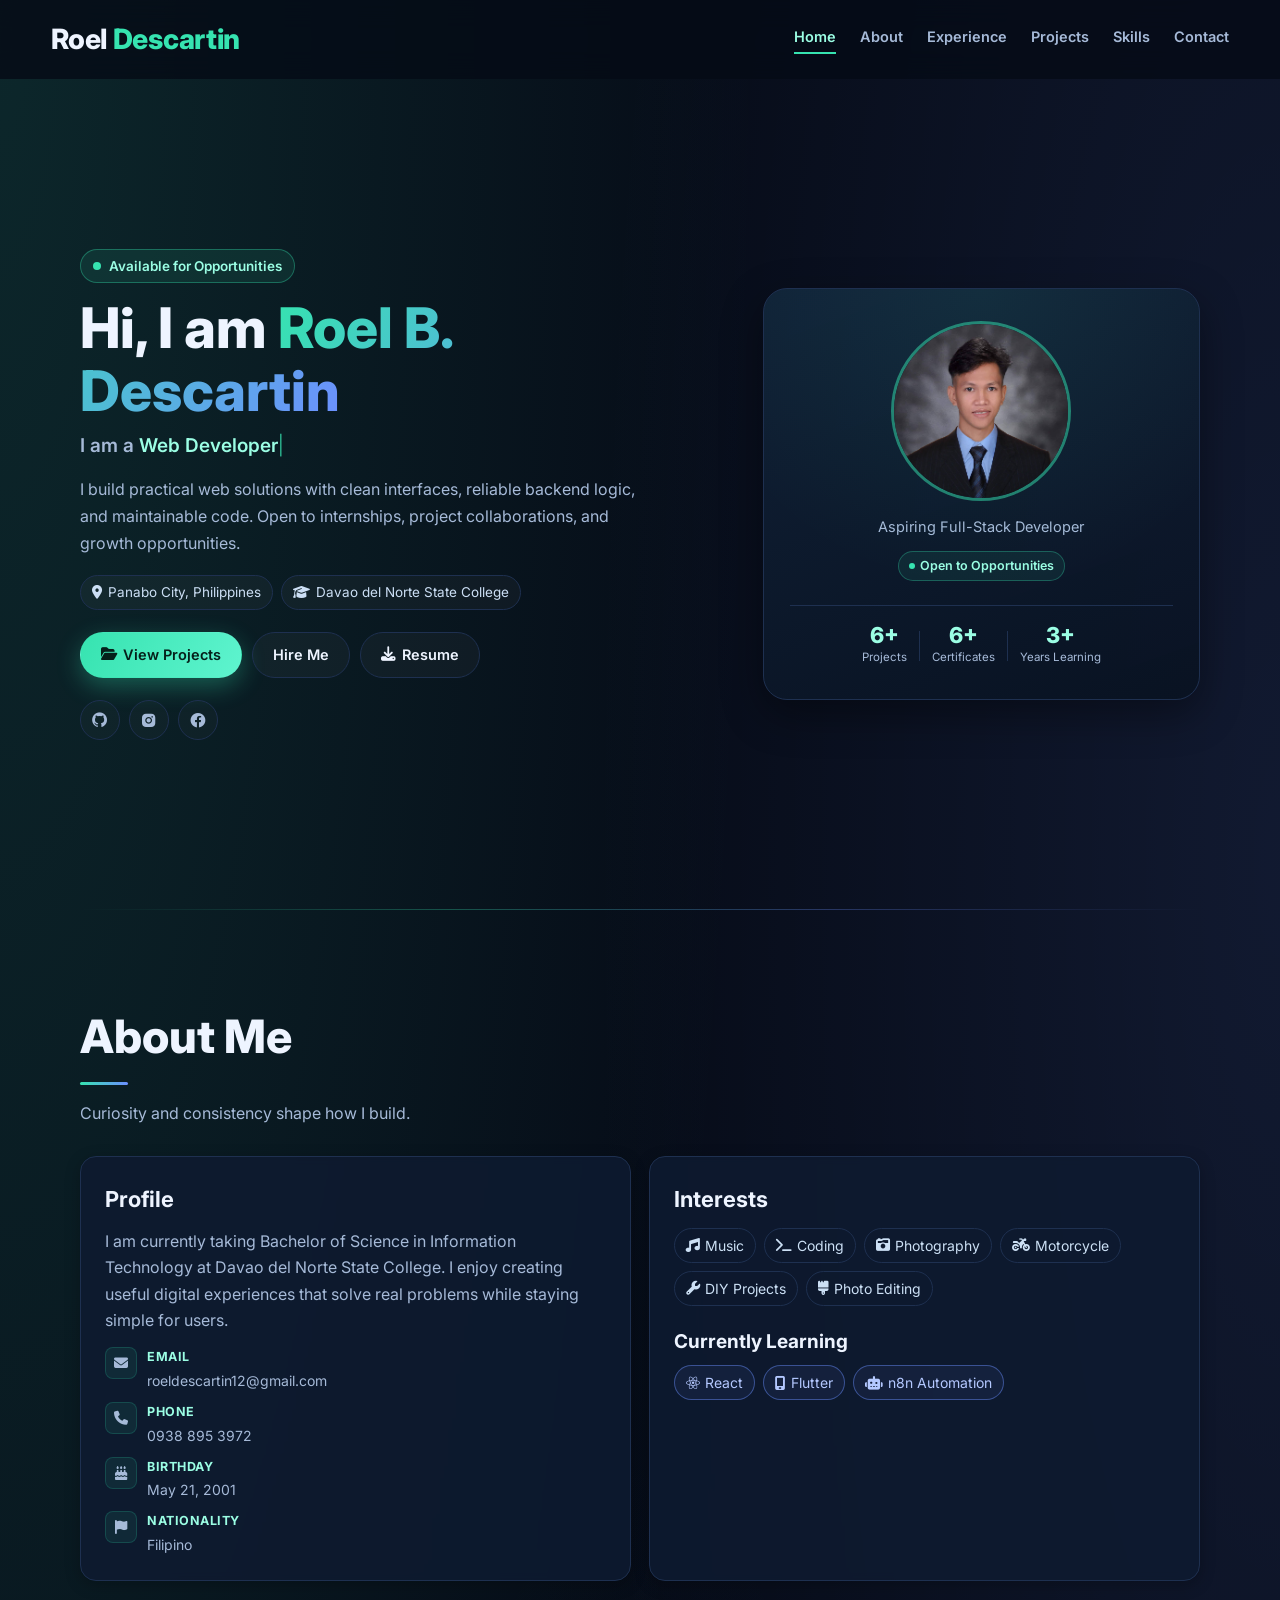
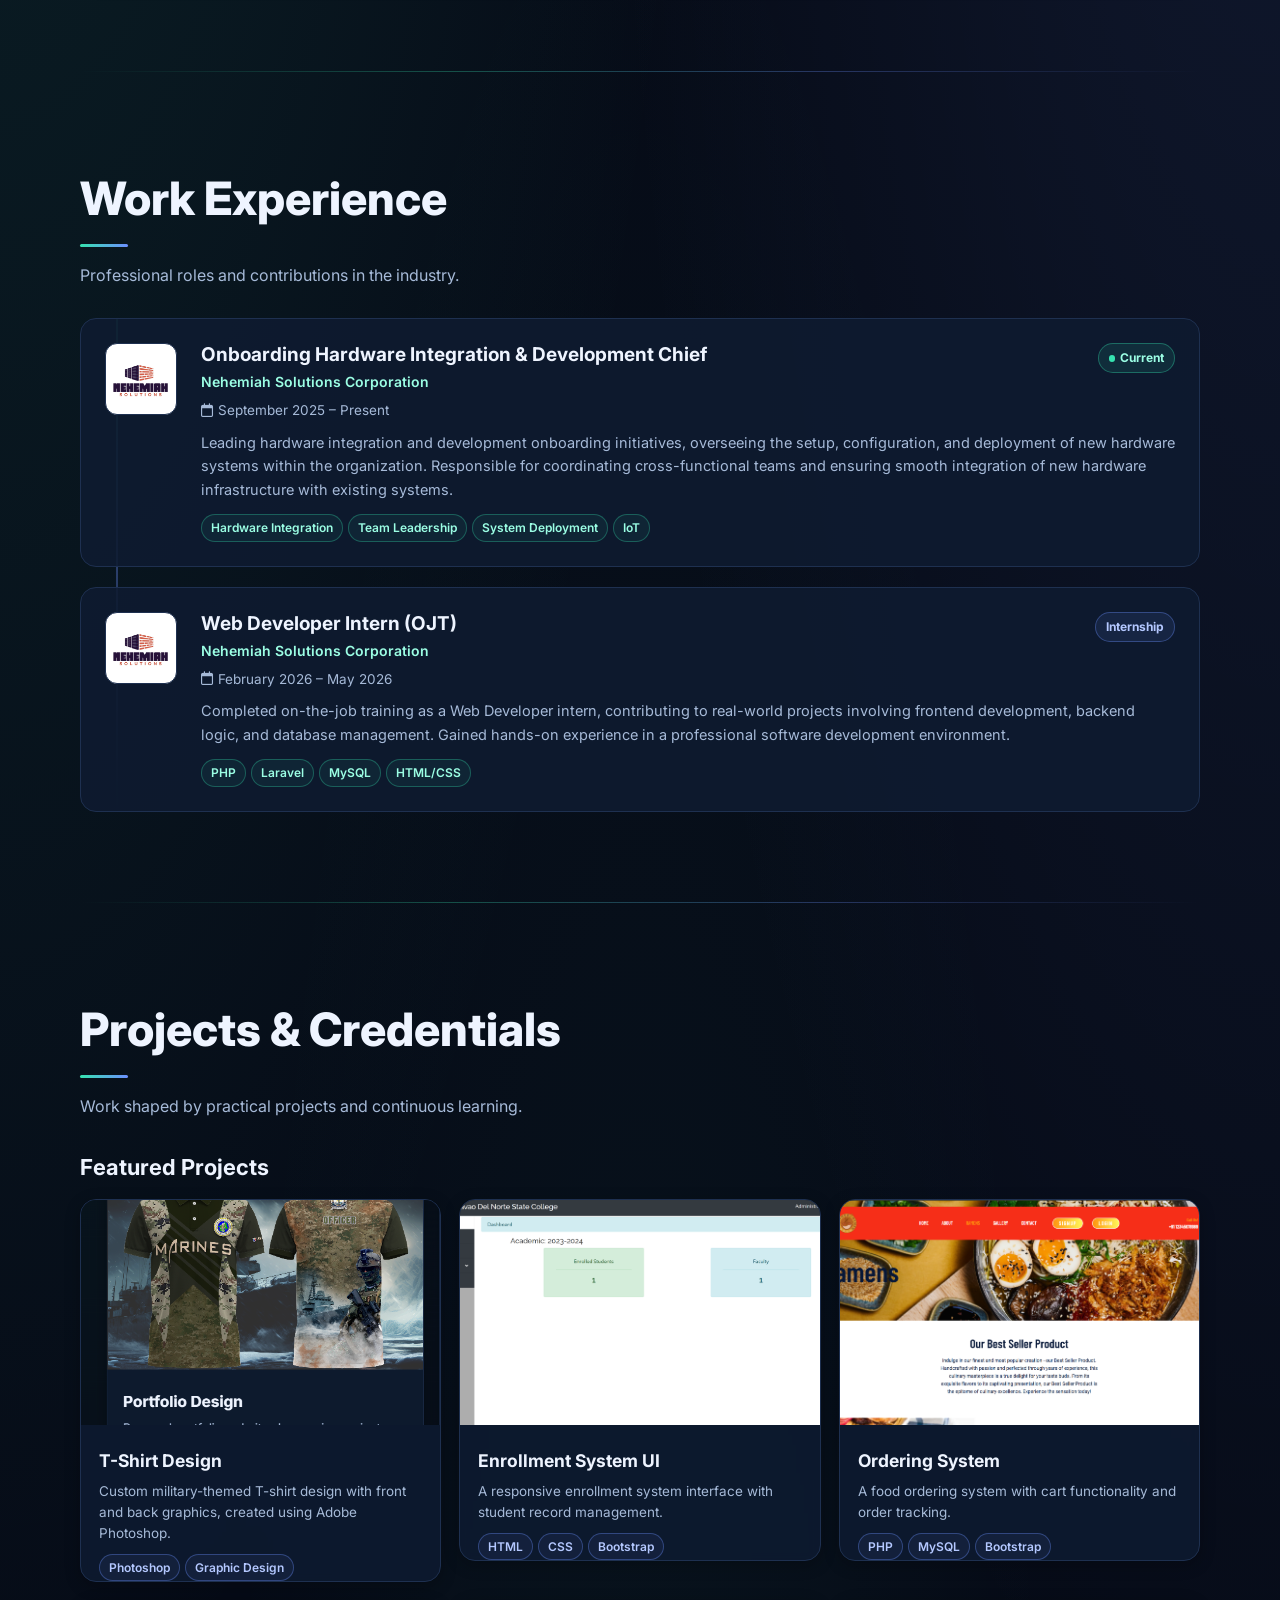
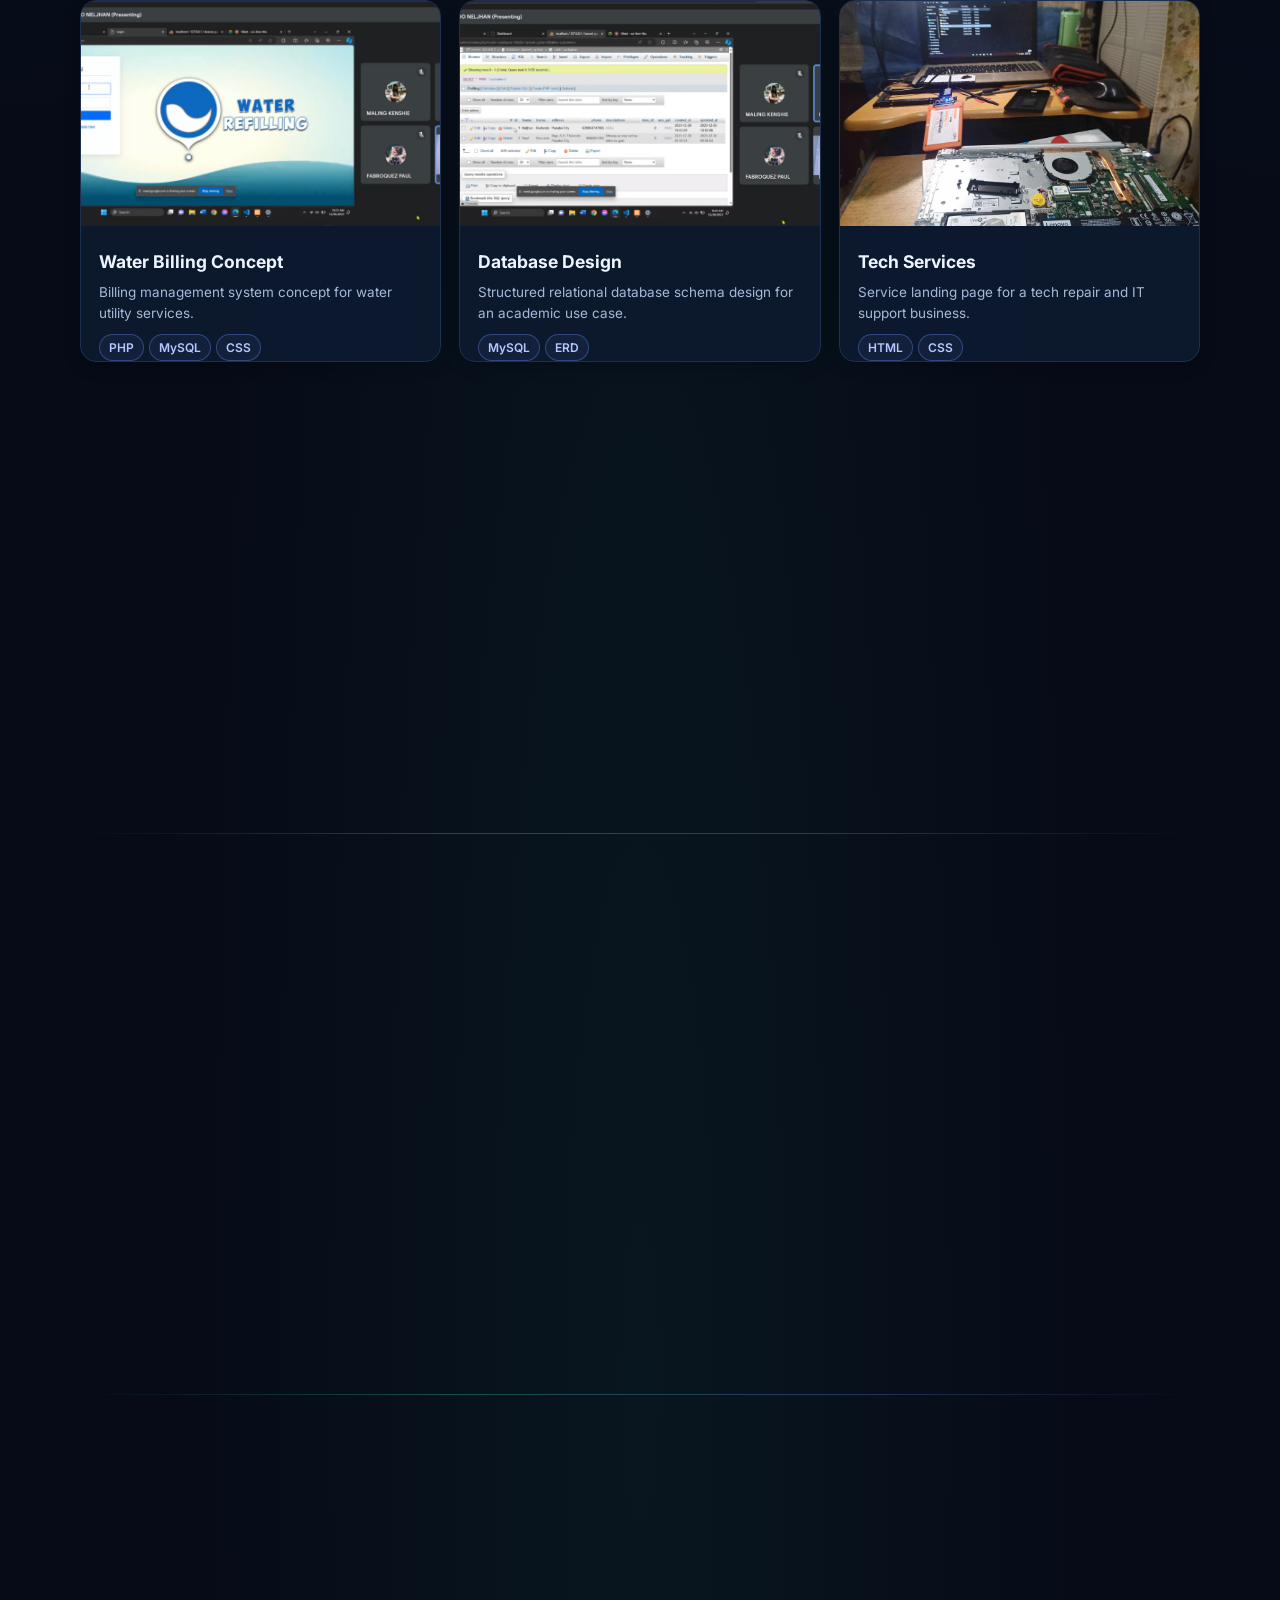
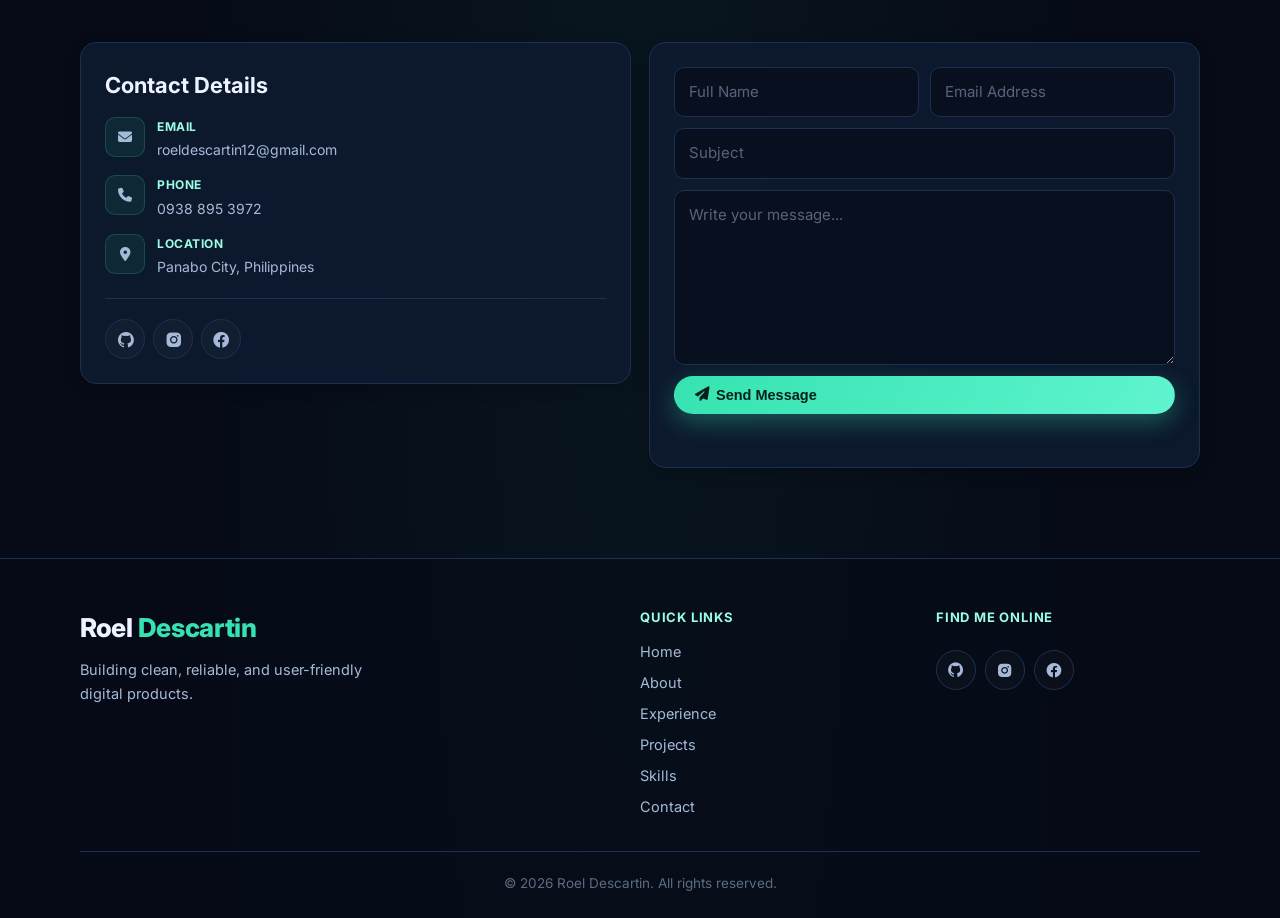
==== index.html @ 6ebaedbe "Add Work Experience section with Nehemiah roles, update T-Shirt Design project card Co-authored-by: " ====
<!DOCTYPE html>
<html lang="en">
<head>
    <meta charset="UTF-8">
    <meta name="viewport" content="width=device-width, initial-scale=1.0">
    <title>Roel Descartin | Web Portfolio</title>
    <meta name="description" content="Portfolio of Roel Descartin – BSIT student and aspiring full-stack developer based in Panabo City, Philippines.">
    <link rel="preconnect" href="https://fonts.googleapis.com">
    <link rel="preconnect" href="https://fonts.gstatic.com" crossorigin>
    <link href="https://fonts.googleapis.com/css2?family=Inter:wght@400;500;600;700;800&display=swap" rel="stylesheet">
    <link href="https://unpkg.com/boxicons@2.1.4/css/boxicons.min.css" rel="stylesheet">
    <link rel="stylesheet" href="https://cdnjs.cloudflare.com/ajax/libs/font-awesome/6.5.2/css/all.min.css" integrity="sha512-SnH5WK+bZxgPHs44uWIX+LLJAJ9/2PkPKZ5QiAj6Ta86w+fsb2TkcmfRyVX3pBnMFcV7oQPJkl9QevSCWr3W6A==" crossorigin="anonymous" referrerpolicy="no-referrer">
    <link rel="stylesheet" href="ui-v2.css">
</head>
<body>
    <div class="page-progress" id="page-progress"></div>

    <header class="site-header" id="site-header">
        <a href="#home" class="brand">Roel <span>Descartin</span></a>
        <button class="menu-btn" id="menu-btn" aria-expanded="false" aria-controls="site-nav" aria-label="Open menu">
            <i class="fa-solid fa-bars"></i>
        </button>
        <nav class="site-nav" id="site-nav">
            <a href="#home" class="active">Home</a>
            <a href="#about">About</a>
            <a href="#experience">Experience</a>
            <a href="#projects">Projects</a>
            <a href="#skills">Skills</a>
            <a href="#contact">Contact</a>
        </nav>
    </header>

    <main>
        <section class="section hero" id="home">
            <div class="hero-copy reveal">
                <p class="badge"><span class="status-dot"></span> Available for Opportunities</p>
                <h1>Hi, I am <span>Roel B. Descartin</span></h1>
                <p class="typed-wrapper">I am a <span id="typed-text" class="typed-accent"></span><span class="cursor-blink">|</span></p>
                <p class="lead">
                    I build practical web solutions with clean interfaces, reliable backend logic, and
                    maintainable code. Open to internships, project collaborations, and growth opportunities.
                </p>
                <div class="meta">
                    <span><i class="fa-solid fa-location-dot"></i> Panabo City, Philippines</span>
                    <span><i class="fa-solid fa-graduation-cap"></i> Davao del Norte State College</span>
                </div>
                <div class="actions">
                    <a class="btn btn-primary" href="#projects"><i class="fa-solid fa-folder-open"></i> View Projects</a>
                    <a class="btn btn-ghost" href="#contact">Hire Me</a>
                    <a class="btn btn-ghost" href="Roel-Descartin-CV.txt" download><i class="fa-solid fa-download"></i> Resume</a>
                </div>
                <div class="social">
                    <a href="https://github.com/KongSkull12" target="_blank" rel="noopener noreferrer" aria-label="GitHub"><i class="bx bxl-github"></i></a>
                    <a href="https://www.instagram.com/roeldescartin/?hl=en" target="_blank" rel="noopener noreferrer" aria-label="Instagram"><i class="bx bxl-instagram-alt"></i></a>
                    <a href="https://www.facebook.com/roeldescartin22" target="_blank" rel="noopener noreferrer" aria-label="Facebook"><i class="bx bxl-facebook-circle"></i></a>
                </div>
            </div>
            <div class="hero-card reveal">
                <div class="hero-avatar-wrap">
                    <img src="image3.png" alt="Roel Descartin portrait" loading="lazy">
                </div>
                <p class="hero-role">Aspiring Full-Stack Developer</p>
                <span class="available-badge"><span class="status-dot-sm"></span> Open to Opportunities</span>
                <div class="hero-stats">
                    <div class="stat">
                        <strong>6+</strong>
                        <span>Projects</span>
                    </div>
                    <div class="stat-divider"></div>
                    <div class="stat">
                        <strong>6+</strong>
                        <span>Certificates</span>
                    </div>
                    <div class="stat-divider"></div>
                    <div class="stat">
                        <strong>3+</strong>
                        <span>Years Learning</span>
                    </div>
                </div>
            </div>
        </section>

        <section class="section" id="about">
            <div class="section-head reveal">
                <h2>About Me</h2>
                <p>Curiosity and consistency shape how I build.</p>
            </div>
            <div class="grid two">
                <article class="card reveal">
                    <h3>Profile</h3>
                    <p>
                        I am currently taking Bachelor of Science in Information Technology at Davao del Norte
                        State College. I enjoy creating useful digital experiences that solve real problems
                        while staying simple for users.
                    </p>
                    <ul class="list contact-list-sm">
                        <li><span class="list-icon-wrap"><i class="fa-solid fa-envelope"></i></span><div><strong>Email</strong><span>roeldescartin12@gmail.com</span></div></li>
                        <li><span class="list-icon-wrap"><i class="fa-solid fa-phone"></i></span><div><strong>Phone</strong><span>0938 895 3972</span></div></li>
                        <li><span class="list-icon-wrap"><i class="fa-solid fa-cake-candles"></i></span><div><strong>Birthday</strong><span>May 21, 2001</span></div></li>
                        <li><span class="list-icon-wrap"><i class="fa-solid fa-flag"></i></span><div><strong>Nationality</strong><span>Filipino</span></div></li>
                    </ul>
                </article>

                <article class="card reveal">
                    <h3>Interests</h3>
                    <div class="chips">
                        <span><i class="fa-solid fa-music"></i> Music</span>
                        <span><i class="fa-solid fa-terminal"></i> Coding</span>
                        <span><i class="fa-solid fa-camera-retro"></i> Photography</span>
                        <span><i class="fa-solid fa-motorcycle"></i> Motorcycle</span>
                        <span><i class="fa-solid fa-wrench"></i> DIY Projects</span>
                        <span><i class="fa-solid fa-brush"></i> Photo Editing</span>
                    </div>
                    <h3 class="subcard-head">Currently Learning</h3>
                    <div class="chips">
                        <span class="chip-accent"><i class="fa-brands fa-react"></i> React</span>
                        <span class="chip-accent"><i class="fa-solid fa-mobile-screen"></i> Flutter</span>
                        <span class="chip-accent"><i class="fa-solid fa-robot"></i> n8n Automation</span>
                    </div>
                </article>
            </div>
        </section>

        <section class="section" id="experience">
            <div class="section-head reveal">
                <h2>Work Experience</h2>
                <p>Professional roles and contributions in the industry.</p>
            </div>
            <div class="experience-timeline">

                <article class="exp-card reveal">
                    <div class="exp-logo-wrap">
                        <img src="img/nehemiah-logo.png" alt="Nehemiah Solutions Corp logo" loading="lazy">
                    </div>
                    <div class="exp-body">
                        <div class="exp-header">
                            <div>
                                <h3>Onboarding Hardware Integration & Development Chief</h3>
                                <p class="exp-company">Nehemiah Solutions Corporation</p>
                            </div>
                            <span class="exp-badge current"><span class="status-dot-sm"></span> Current</span>
                        </div>
                        <p class="exp-duration"><i class="fa-regular fa-calendar"></i> September 2025 – Present</p>
                        <p class="exp-desc">
                            Leading hardware integration and development onboarding initiatives, overseeing the setup,
                            configuration, and deployment of new hardware systems within the organization. Responsible
                            for coordinating cross-functional teams and ensuring smooth integration of new hardware
                            infrastructure with existing systems.
                        </p>
                        <div class="exp-tags">
                            <span>Hardware Integration</span>
                            <span>Team Leadership</span>
                            <span>System Deployment</span>
                            <span>IoT</span>
                        </div>
                    </div>
                </article>

                <article class="exp-card reveal">
                    <div class="exp-logo-wrap">
                        <img src="img/nehemiah-logo.png" alt="Nehemiah Solutions Corp logo" loading="lazy">
                    </div>
                    <div class="exp-body">
                        <div class="exp-header">
                            <div>
                                <h3>Web Developer Intern (OJT)</h3>
                                <p class="exp-company">Nehemiah Solutions Corporation</p>
                            </div>
                            <span class="exp-badge intern">Internship</span>
                        </div>
                        <p class="exp-duration"><i class="fa-regular fa-calendar"></i> February 2026 – May 2026</p>
                        <p class="exp-desc">
                            Completed on-the-job training as a Web Developer intern, contributing to real-world
                            projects involving frontend development, backend logic, and database management.
                            Gained hands-on experience in a professional software development environment.
                        </p>
                        <div class="exp-tags">
                            <span>PHP</span>
                            <span>Laravel</span>
                            <span>MySQL</span>
                            <span>HTML/CSS</span>
                        </div>
                    </div>
                </article>

            </div>
        </section>

        <section class="section" id="projects">
            <div class="section-head reveal">
                <h2>Projects & Credentials</h2>
                <p>Work shaped by practical projects and continuous learning.</p>
            </div>

            <div class="subhead reveal">
                <h3>Featured Projects</h3>
            </div>
            <div class="grid three project-gallery">
                <article class="card project reveal">
                    <div class="project-img-wrap">
                        <img src="img/tshirt.png" alt="T-Shirt Design using Photoshop" loading="lazy">
                        <div class="project-overlay"><span><i class="fa-solid fa-eye"></i> View Project</span></div>
                    </div>
                    <h4>T-Shirt Design</h4>
                    <p class="project-desc">Custom military-themed T-shirt design with front and back graphics, created using Adobe Photoshop.</p>
                    <div class="tech-tags">
                        <span>Photoshop</span><span>Graphic Design</span>
                    </div>
                </article>
                <article class="card project reveal">
                    <div class="project-img-wrap">
                        <img src="img/enroll.png" alt="Enrollment system screenshot" loading="lazy">
                        <div class="project-overlay"><span><i class="fa-solid fa-eye"></i> View Project</span></div>
                    </div>
                    <h4>Enrollment System UI</h4>
                    <p class="project-desc">A responsive enrollment system interface with student record management.</p>
                    <div class="tech-tags">
                        <span>HTML</span><span>CSS</span><span>Bootstrap</span>
                    </div>
                </article>
                <article class="card project reveal">
                    <div class="project-img-wrap">
                        <img src="img/order.png" alt="Ordering system screenshot" loading="lazy">
                        <div class="project-overlay"><span><i class="fa-solid fa-eye"></i> View Project</span></div>
                    </div>
                    <h4>Ordering System</h4>
                    <p class="project-desc">A food ordering system with cart functionality and order tracking.</p>
                    <div class="tech-tags">
                        <span>PHP</span><span>MySQL</span><span>Bootstrap</span>
                    </div>
                </article>
                <article class="card project reveal">
                    <div class="project-img-wrap">
                        <img src="img/water.png" alt="Water billing screenshot" loading="lazy">
                        <div class="project-overlay"><span><i class="fa-solid fa-eye"></i> View Project</span></div>
                    </div>
                    <h4>Water Billing Concept</h4>
                    <p class="project-desc">Billing management system concept for water utility services.</p>
                    <div class="tech-tags">
                        <span>PHP</span><span>MySQL</span><span>CSS</span>
                    </div>
                </article>
                <article class="card project reveal">
                    <div class="project-img-wrap">
                        <img src="img/db.png" alt="Database project screenshot" loading="lazy">
                        <div class="project-overlay"><span><i class="fa-solid fa-eye"></i> View Project</span></div>
                    </div>
                    <h4>Database Design</h4>
                    <p class="project-desc">Structured relational database schema design for an academic use case.</p>
                    <div class="tech-tags">
                        <span>MySQL</span><span>ERD</span>
                    </div>
                </article>
                <article class="card project reveal">
                    <div class="project-img-wrap">
                        <img src="img/tech.jpg" alt="Tech services screenshot" loading="lazy">
                        <div class="project-overlay"><span><i class="fa-solid fa-eye"></i> View Project</span></div>
                    </div>
                    <h4>Tech Services</h4>
                    <p class="project-desc">Service landing page for a tech repair and IT support business.</p>
                    <div class="tech-tags">
                        <span>HTML</span><span>CSS</span>
                    </div>
                </article>
            </div>

            <div class="subhead reveal cert-header">
                <div>
                    <h3>Certificates</h3>
                    <p class="cert-sub">Full list of my certificates can be viewed via the <strong>View Certificates</strong> button.</p>
                </div>
                <button class="btn btn-ghost cert-toggle" id="cert-toggle" type="button" aria-label="Open certificate gallery">
                    <i class="fa-solid fa-certificate"></i> View Certificates
                </button>
            </div>
            <div class="cert-previews reveal">
                <img src="assets/certificates/day1.jpg" alt="Advanced Seminar Day 1" loading="lazy">
                <img src="assets/certificates/cybersecurity.png" alt="Cybersecurity Essentials" loading="lazy">
                <img src="assets/certificates/ethical-hacking.png" alt="Ethical Hacking" loading="lazy">
            </div>
        </section>

        <section class="section" id="skills">
            <div class="section-head reveal">
                <h2>Skills</h2>
                <p>Tools I use to turn ideas into working products.</p>
            </div>
            <div class="grid three skill-columns">
                <article class="card reveal">
                    <h3><i class="fa-solid fa-code skill-cat-icon"></i> Frontend</h3>
                    <div class="skill-row"><span>HTML</span><span class="skill-pct">88%</span><div class="bar"><div class="bar-fill" data-width="88"></div></div></div>
                    <div class="skill-row"><span>CSS</span><span class="skill-pct">84%</span><div class="bar"><div class="bar-fill" data-width="84"></div></div></div>
                    <div class="skill-row"><span>JavaScript</span><span class="skill-pct">70%</span><div class="bar"><div class="bar-fill" data-width="70"></div></div></div>
                </article>
                <article class="card reveal">
                    <h3><i class="fa-solid fa-server skill-cat-icon"></i> Backend</h3>
                    <div class="skill-row"><span>PHP</span><span class="skill-pct">82%</span><div class="bar"><div class="bar-fill" data-width="82"></div></div></div>
                    <div class="skill-row"><span>Laravel</span><span class="skill-pct">78%</span><div class="bar"><div class="bar-fill" data-width="78"></div></div></div>
                    <div class="skill-row"><span>MySQL</span><span class="skill-pct">74%</span><div class="bar"><div class="bar-fill" data-width="74"></div></div></div>
                </article>
                <article class="card reveal">
                    <h3><i class="fa-solid fa-mobile-screen skill-cat-icon"></i> Mobile & Tools</h3>
                    <div class="skill-row"><span>Flutter</span><span class="skill-pct">62%</span><div class="bar"><div class="bar-fill" data-width="62"></div></div></div>
                    <div class="skill-row"><span>React Native</span><span class="skill-pct">58%</span><div class="bar"><div class="bar-fill" data-width="58"></div></div></div>
                    <div class="skill-row"><span>Responsive Design</span><span class="skill-pct">80%</span><div class="bar"><div class="bar-fill" data-width="80"></div></div></div>
                </article>
            </div>
        </section>

        <section class="section" id="contact">
            <div class="section-head reveal">
                <h2>Get In Touch</h2>
                <p>Open to internships, freelance work, and collaboration.</p>
            </div>
            <div class="grid two">
                <article class="card reveal contact-info">
                    <h3>Contact Details</h3>
                    <ul class="contact-list">
                        <li>
                            <span class="contact-icon-wrap"><i class="fa-solid fa-envelope"></i></span>
                            <div>
                                <strong>Email</strong>
                                <a href="mailto:roeldescartin12@gmail.com">roeldescartin12@gmail.com</a>
                            </div>
                        </li>
                        <li>
                            <span class="contact-icon-wrap"><i class="fa-solid fa-phone"></i></span>
                            <div>
                                <strong>Phone</strong>
                                <span>0938 895 3972</span>
                            </div>
                        </li>
                        <li>
                            <span class="contact-icon-wrap"><i class="fa-solid fa-location-dot"></i></span>
                            <div>
                                <strong>Location</strong>
                                <span>Panabo City, Philippines</span>
                            </div>
                        </li>
                    </ul>
                    <div class="contact-socials">
                        <a href="https://github.com/KongSkull12" target="_blank" rel="noopener noreferrer" aria-label="GitHub" class="contact-social-btn"><i class="bx bxl-github"></i></a>
                        <a href="https://www.instagram.com/roeldescartin/?hl=en" target="_blank" rel="noopener noreferrer" aria-label="Instagram" class="contact-social-btn"><i class="bx bxl-instagram-alt"></i></a>
                        <a href="https://www.facebook.com/roeldescartin22" target="_blank" rel="noopener noreferrer" aria-label="Facebook" class="contact-social-btn"><i class="bx bxl-facebook-circle"></i></a>
                    </div>
                </article>
                <form class="card contact-form reveal" id="contact-form" action="https://api.web3forms.com/submit" method="POST">
                    <input type="hidden" name="access_key" value="b7dcae10-e926-4c42-8114-2d5f41f6a882">
                    <input type="hidden" name="subject" value="New portfolio inquiry">
                    <div class="field-grid">
                        <input type="text" name="name" placeholder="Full Name" required>
                        <input type="email" name="email" placeholder="Email Address" required>
                    </div>
                    <input type="text" name="topic" placeholder="Subject" required>
                    <textarea name="message" rows="6" placeholder="Write your message..." required></textarea>
                    <button class="btn btn-primary" id="send-btn" type="submit">
                        <i class="fa-solid fa-paper-plane"></i> Send Message
                    </button>
                    <p class="status" id="form-status" aria-live="polite"></p>
                </form>
            </div>
        </section>
    </main>

    <footer class="site-footer">
        <div class="footer-inner">
            <div class="footer-brand">
                <a href="#home" class="brand">Roel <span>Descartin</span></a>
                <p>Building clean, reliable, and user-friendly digital products.</p>
            </div>
            <div class="footer-links">
                <strong>Quick Links</strong>
                <nav>
                    <a href="#home">Home</a>
                    <a href="#about">About</a>
                    <a href="#experience">Experience</a>
                    <a href="#projects">Projects</a>
                    <a href="#skills">Skills</a>
                    <a href="#contact">Contact</a>
                </nav>
            </div>
            <div class="footer-social">
                <strong>Find Me Online</strong>
                <div class="social">
                    <a href="https://github.com/KongSkull12" target="_blank" rel="noopener noreferrer" aria-label="GitHub"><i class="bx bxl-github"></i></a>
                    <a href="https://www.instagram.com/roeldescartin/?hl=en" target="_blank" rel="noopener noreferrer" aria-label="Instagram"><i class="bx bxl-instagram-alt"></i></a>
                    <a href="https://www.facebook.com/roeldescartin22" target="_blank" rel="noopener noreferrer" aria-label="Facebook"><i class="bx bxl-facebook-circle"></i></a>
                </div>
            </div>
        </div>
        <p class="footer-copy">&copy; <span id="year"></span> Roel Descartin. All rights reserved.</p>
    </footer>

    <button class="scroll-top" id="scroll-top" aria-label="Scroll to top">
        <i class="fa-solid fa-arrow-up"></i>
    </button>

    <!-- ===== CERTIFICATE MODAL ===== -->
    <div class="cert-modal" id="cert-modal" aria-hidden="true" role="dialog" aria-modal="true" aria-label="Certificate Gallery">
        <div class="cert-modal-panel">
            <div class="cert-modal-header">
                <h2><i class="fa-solid fa-certificate"></i> Certificates</h2>
                <button class="cert-modal-close" id="cert-modal-close" type="button" aria-label="Close certificate gallery">
                    <i class="fa-solid fa-xmark"></i>
                </button>
            </div>
            <div class="cert-modal-body">

                <article class="cert-card">
                    <div class="cert-card-img">
                        <img src="assets/certificates/day1.jpg" alt="Advanced Seminar Day 1" loading="lazy">
                    </div>
                    <div class="cert-card-info">
                        <h3>Advanced Seminar Day 1 Certificate</h3>
                        <p>Participation and achievement certificate for Advanced Seminar learning and practical competency training.</p>
                        <p class="cert-meta"><span>Issuer:</span> <span class="cert-issuer-badge">DNSC</span></p>
                        <p class="cert-meta"><span>Date:</span> <strong>October 8, 2025</strong></p>
                        <button class="btn-view-full" data-src="assets/certificates/day1.jpg" data-alt="Advanced Seminar Day 1">
                            <i class="fa-solid fa-expand"></i> View full image
                        </button>
                    </div>
                </article>

                <article class="cert-card">
                    <div class="cert-card-img">
                        <img src="assets/certificates/day2.jpg" alt="Advanced Seminar Day 2" loading="lazy">
                    </div>
                    <div class="cert-card-info">
                        <h3>Advanced Seminar Day 2 Certificate</h3>
                        <p>Advanced Seminar certificate focused on applying learned concepts through project-based activities.</p>
                        <p class="cert-meta"><span>Issuer:</span> <span class="cert-issuer-badge">DNSC</span></p>
                        <p class="cert-meta"><span>Date:</span> <strong>November 5, 2025</strong></p>
                        <button class="btn-view-full" data-src="assets/certificates/day2.jpg" data-alt="Advanced Seminar Day 2">
                            <i class="fa-solid fa-expand"></i> View full image
                        </button>
                    </div>
                </article>

                <article class="cert-card">
                    <div class="cert-card-img">
                        <img src="assets/certificates/cybersecurity.png" alt="Cybersecurity Essentials" loading="lazy">
                    </div>
                    <div class="cert-card-info">
                        <h3>CyberSecurity Essentials Certificate</h3>
                        <p>Certification validating technical knowledge and practical understanding in CyberSecurity Essentials-related training.</p>
                        <p class="cert-meta"><span>Issuer:</span> <span class="cert-issuer-badge cisco">CISCO</span></p>
                        <p class="cert-meta"><span>Date:</span> <strong>May 1, 2025</strong></p>
                        <button class="btn-view-full" data-src="assets/certificates/cybersecurity.png" data-alt="CyberSecurity Essentials">
                            <i class="fa-solid fa-expand"></i> View full image
                        </button>
                    </div>
                </article>

                <article class="cert-card">
                    <div class="cert-card-img">
                        <img src="assets/certificates/ethical-hacking.png" alt="Ethical Hacking" loading="lazy">
                    </div>
                    <div class="cert-card-info">
                        <h3>CyberSecurity Ethical Hacking Certificate</h3>
                        <p>Recognition of completion for CyberSecurity Ethical Hacking coursework covering security-focused digital competencies.</p>
                        <p class="cert-meta"><span>Issuer:</span> <span class="cert-issuer-badge cisco">CISCO</span></p>
                        <p class="cert-meta"><span>Date:</span> <strong>December 2, 2025</strong></p>
                        <button class="btn-view-full" data-src="assets/certificates/ethical-hacking.png" data-alt="Ethical Hacking">
                            <i class="fa-solid fa-expand"></i> View full image
                        </button>
                    </div>
                </article>

                <article class="cert-card">
                    <div class="cert-card-img">
                        <img src="assets/certificates/ncii.png" alt="TESDA NCII" loading="lazy">
                    </div>
                    <div class="cert-card-info">
                        <h3>TESDA NCII Certificate</h3>
                        <p>TESDA NCII completion certificate highlighting progress in ICT competencies and practical execution.</p>
                        <p class="cert-meta"><span>Issuer:</span> <span class="cert-issuer-badge tesda">TESDA</span></p>
                        <p class="cert-meta"><span>Date:</span> <strong>June 17, 2022</strong></p>
                        <button class="btn-view-full" data-src="assets/certificates/ncii.png" data-alt="TESDA NCII">
                            <i class="fa-solid fa-expand"></i> View full image
                        </button>
                    </div>
                </article>

                <article class="cert-card">
                    <div class="cert-card-img">
                        <img src="assets/certificates/stratosfera.jpg" alt="Stratosfera Certificate" loading="lazy">
                    </div>
                    <div class="cert-card-info">
                        <h3>Stratosfera Certificate</h3>
                        <p>Certificate of participation for the international course session on User Experience Questionnaire Instruments.</p>
                        <p class="cert-meta"><span>Issuer:</span> <span class="cert-issuer-badge">DNSC</span></p>
                        <p class="cert-meta"><span>Date:</span> <strong>April 28, 2026</strong></p>
                        <button class="btn-view-full" data-src="assets/certificates/stratosfera.jpg" data-alt="Stratosfera Certificate">
                            <i class="fa-solid fa-expand"></i> View full image
                        </button>
                    </div>
                </article>

                <article class="cert-card">
                    <div class="cert-card-img">
                        <img src="assets/certificates/gcash-gforest.png" alt="GCash GForest Certificate" loading="lazy">
                    </div>
                    <div class="cert-card-info">
                        <h3>GCash GForest Digital Certificate</h3>
                        <p>Digital certificate recognizing an Apitong tree contribution through GForest in support of forest restoration efforts in Oriental Mindoro, Philippines.</p>
                        <p class="cert-meta"><span>Issuer:</span> <span class="cert-issuer-badge gcash">GCash GForest</span></p>
                        <p class="cert-meta"><span>Date:</span> <strong>April 5, 2026</strong></p>
                        <button class="btn-view-full" data-src="assets/certificates/gcash-gforest.png" data-alt="GCash GForest Certificate">
                            <i class="fa-solid fa-expand"></i> View full image
                        </button>
                    </div>
                </article>

            </div>
        </div>
    </div>

    <div class="lightbox" id="certificate-lightbox" aria-hidden="true">
        <button class="lightbox-close" id="lightbox-close" type="button" aria-label="Close certificate preview">
            <i class="fa-solid fa-xmark"></i>
        </button>
        <img id="lightbox-image" src="about:blank" alt="Certificate preview">
    </div>

    <script src="script.js"></script>
</body>
</html>
---- ui-v2.css ----
/* ============================================================
   CSS CUSTOM PROPERTIES
   ============================================================ */
:root {
    --bg: #060b17;
    --bg-soft: #0f1a2f;
    --panel: #0e1b30;
    --text: #eef4ff;
    --muted: #a6bad8;
    --accent: #36e3b0;
    --accent-soft: #9bfee4;
    --accent2: #6c8fff;
    --border: #1e3050;
    --border-bright: rgba(54, 227, 176, 0.35);
    --shadow: 0 14px 40px rgba(0, 0, 0, 0.38);
    --shadow-sm: 0 4px 16px rgba(0, 0, 0, 0.24);
    --radius: 1.6rem;
    --radius-sm: 1rem;
}

/* ============================================================
   RESET & BASE
   ============================================================ */
*, *::before, *::after {
    box-sizing: border-box;
    margin: 0;
    padding: 0;
}

html {
    font-size: 62.5%;
    scroll-behavior: smooth;
}

body {
    font-family: "Inter", sans-serif;
    font-size: 1.6rem;
    line-height: 1.65;
    color: var(--text);
    background:
        radial-gradient(ellipse at 0% 0%, rgba(54, 227, 176, 0.13) 0%, transparent 42%),
        radial-gradient(ellipse at 100% 15%, rgba(108, 143, 255, 0.11) 0%, transparent 38%),
        radial-gradient(ellipse at 50% 80%, rgba(54, 227, 176, 0.05) 0%, transparent 50%),
        var(--bg);
    min-height: 100vh;
}

a {
    color: inherit;
    text-decoration: none;
}

img {
    max-width: 100%;
    display: block;
}

/* ============================================================
   PAGE PROGRESS BAR
   ============================================================ */
.page-progress {
    position: fixed;
    top: 0;
    left: 0;
    height: 3px;
    width: 0%;
    background: linear-gradient(90deg, var(--accent), var(--accent2));
    z-index: 2000;
    transition: width 0.1s linear;
    border-radius: 0 999px 999px 0;
}

/* ============================================================
   LAYOUT
   ============================================================ */
.section {
    width: min(1120px, 92%);
    margin: 0 auto;
    padding: 9rem 0;
    position: relative;
}

.section:not(.hero)::before {
    content: "";
    position: absolute;
    inset: 0 0 auto 0;
    height: 1px;
    background: linear-gradient(90deg, transparent, rgba(54, 227, 176, 0.3), rgba(108, 143, 255, 0.3), transparent);
}

/* ============================================================
   HEADER / NAV
   ============================================================ */
.site-header {
    position: sticky;
    top: 0;
    z-index: 1000;
    padding: 1.6rem 4%;
    display: flex;
    justify-content: space-between;
    align-items: center;
    border-bottom: 1px solid transparent;
    background: rgba(6, 11, 23, 0.82);
    backdrop-filter: blur(14px);
    -webkit-backdrop-filter: blur(14px);
    transition: all 0.25s ease;
}

.site-header.scrolled {
    border-color: var(--border);
    background: rgba(6, 11, 23, 0.96);
    box-shadow: 0 2px 20px rgba(0, 0, 0, 0.3);
}

.brand {
    font-size: 2.8rem;
    font-weight: 800;
    letter-spacing: -0.3px;
}

.brand span {
    color: var(--accent);
}

.site-nav {
    display: flex;
    gap: 2.4rem;
}

.site-nav a {
    font-size: 1.45rem;
    font-weight: 600;
    color: var(--muted);
    border-bottom: 2px solid transparent;
    padding-bottom: 0.3rem;
    transition: all 0.2s ease;
}

.site-nav a:hover,
.site-nav a.active {
    color: var(--accent-soft);
    border-color: var(--accent);
}

.menu-btn {
    display: none;
    background: transparent;
    border: 1px solid var(--border);
    color: var(--text);
    border-radius: var(--radius-sm);
    padding: 0.8rem 1rem;
    cursor: pointer;
    transition: border-color 0.2s ease;
}

.menu-btn:hover {
    border-color: var(--accent);
}

/* ============================================================
   HERO
   ============================================================ */
.hero {
    min-height: calc(100vh - 7rem);
    display: grid;
    grid-template-columns: 1.25fr 0.85fr;
    align-items: center;
    gap: 4rem;
}

/* Status dot (pulsing green dot) */
.status-dot {
    display: inline-block;
    width: 0.8rem;
    height: 0.8rem;
    border-radius: 50%;
    background: var(--accent);
    box-shadow: 0 0 0 0 rgba(54, 227, 176, 0.6);
    animation: pulse-dot 2s infinite;
    margin-right: 0.4rem;
    vertical-align: middle;
}

@keyframes pulse-dot {
    0%   { box-shadow: 0 0 0 0 rgba(54, 227, 176, 0.6); }
    70%  { box-shadow: 0 0 0 8px rgba(54, 227, 176, 0); }
    100% { box-shadow: 0 0 0 0 rgba(54, 227, 176, 0); }
}

.badge {
    display: inline-flex;
    align-items: center;
    gap: 0.4rem;
    padding: 0.5rem 1.2rem;
    border-radius: 999px;
    border: 1px solid var(--border-bright);
    background: rgba(54, 227, 176, 0.09);
    color: var(--accent-soft);
    font-size: 1.35rem;
    font-weight: 600;
}

.hero-copy h1 {
    margin: 1.4rem 0 0.8rem;
    font-size: clamp(3.4rem, 4.6vw, 5.6rem);
    line-height: 1.12;
    font-weight: 800;
}

.hero-copy h1 span {
    color: var(--accent);
    background: linear-gradient(120deg, var(--accent), var(--accent2));
    -webkit-background-clip: text;
    -webkit-text-fill-color: transparent;
    background-clip: text;
}

/* Typing text row */
.typed-wrapper {
    font-size: 1.9rem;
    font-weight: 600;
    color: var(--muted);
    margin-bottom: 1.4rem;
    min-height: 3rem;
}

.typed-accent {
    color: var(--accent-soft);
}

.cursor-blink {
    color: var(--accent);
    animation: blink 0.9s step-end infinite;
    font-weight: 300;
}

@keyframes blink {
    0%, 100% { opacity: 1; }
    50%       { opacity: 0; }
}

.lead {
    color: var(--muted);
    max-width: 56ch;
    line-height: 1.7;
}

.meta {
    margin-top: 1.8rem;
    display: flex;
    flex-wrap: wrap;
    gap: 0.8rem;
}

.meta span {
    border: 1px solid var(--border);
    border-radius: 999px;
    padding: 0.5rem 1.1rem;
    color: #ccdff5;
    font-size: 1.35rem;
    display: inline-flex;
    align-items: center;
    gap: 0.6rem;
    background: rgba(255, 255, 255, 0.03);
}

.actions {
    margin-top: 2.2rem;
    display: flex;
    flex-wrap: wrap;
    gap: 1rem;
}

/* ============================================================
   BUTTONS
   ============================================================ */
.btn {
    border-radius: 999px;
    border: 1px solid transparent;
    padding: 1rem 2rem;
    font-size: 1.45rem;
    font-weight: 600;
    cursor: pointer;
    display: inline-flex;
    align-items: center;
    gap: 0.6rem;
    transition: transform 0.2s ease, box-shadow 0.2s ease, border-color 0.2s ease, background 0.2s ease;
}

.btn:hover {
    transform: translateY(-2px);
}

.btn:active {
    transform: translateY(0);
}

.btn:disabled {
    opacity: 0.65;
    cursor: not-allowed;
    transform: none;
}

.btn-primary {
    color: #05201a;
    background: linear-gradient(120deg, var(--accent), #5ff4cf);
    box-shadow: 0 8px 24px rgba(54, 227, 176, 0.32);
}

.btn-primary:hover {
    box-shadow: 0 12px 32px rgba(54, 227, 176, 0.48);
}

.btn-ghost {
    color: var(--text);
    border-color: var(--border);
    background: rgba(255, 255, 255, 0.03);
}

.btn-ghost:hover {
    border-color: var(--accent);
    background: rgba(54, 227, 176, 0.06);
    color: var(--accent-soft);
}

/* ============================================================
   SOCIAL LINKS
   ============================================================ */
.social {
    margin-top: 2.2rem;
    display: flex;
    gap: 0.9rem;
}

.social a {
    width: 4rem;
    height: 4rem;
    border-radius: 50%;
    border: 1px solid var(--border);
    display: inline-flex;
    justify-content: center;
    align-items: center;
    color: var(--muted);
    font-size: 1.8rem;
    transition: all 0.22s ease;
    background: rgba(255, 255, 255, 0.02);
}

.social a:hover {
    color: var(--accent-soft);
    border-color: var(--accent);
    background: rgba(54, 227, 176, 0.08);
    transform: translateY(-2px);
}

/* ============================================================
   HERO CARD
   ============================================================ */
.hero-card {
    background: linear-gradient(160deg, rgba(17, 33, 56, 0.95), rgba(9, 18, 34, 0.97));
    border: 1px solid var(--border);
    border-radius: 2.4rem;
    box-shadow: var(--shadow);
    padding: 3.2rem 2.6rem;
    text-align: center;
    animation: float 5s ease-in-out infinite;
    position: relative;
    overflow: hidden;
}

.hero-card::before {
    content: "";
    position: absolute;
    inset: 0;
    background: radial-gradient(circle at 50% 0%, rgba(54, 227, 176, 0.08), transparent 65%);
    pointer-events: none;
}

@keyframes float {
    0%, 100% { transform: translateY(0); }
    50%       { transform: translateY(-8px); }
}

/* Avatar with pulsing ring */
.hero-avatar-wrap {
    position: relative;
    width: 18rem;
    height: 18rem;
    margin: 0 auto 1.4rem;
}

.hero-avatar-wrap::before,
.hero-avatar-wrap::after {
    content: "";
    position: absolute;
    inset: -4px;
    border-radius: 50%;
    border: 2px solid var(--accent);
    opacity: 0;
    animation: ring-pulse 3s ease-out infinite;
}

.hero-avatar-wrap::after {
    animation-delay: 1.5s;
}

@keyframes ring-pulse {
    0%   { transform: scale(1);    opacity: 0.55; }
    100% { transform: scale(1.25); opacity: 0; }
}

.hero-avatar-wrap img {
    width: 100%;
    height: 100%;
    object-fit: cover;
    border-radius: 50%;
    border: 3px solid rgba(54, 227, 176, 0.5);
    position: relative;
    z-index: 1;
}

.hero-role {
    color: var(--muted);
    font-size: 1.45rem;
    margin-bottom: 1.1rem;
}

/* Available badge inside hero card */
.available-badge {
    display: inline-flex;
    align-items: center;
    gap: 0.5rem;
    padding: 0.4rem 1rem;
    border-radius: 999px;
    border: 1px solid rgba(54, 227, 176, 0.3);
    background: rgba(54, 227, 176, 0.08);
    color: var(--accent-soft);
    font-size: 1.25rem;
    font-weight: 600;
    margin-bottom: 2rem;
}

.status-dot-sm {
    width: 0.65rem;
    height: 0.65rem;
    border-radius: 50%;
    background: var(--accent);
    animation: pulse-dot 2s infinite;
    display: inline-block;
}

/* Hero stats row */
.hero-stats {
    display: flex;
    justify-content: center;
    align-items: center;
    gap: 1.2rem;
    border-top: 1px solid var(--border);
    padding-top: 1.8rem;
    margin-top: 0.4rem;
}

.stat {
    display: flex;
    flex-direction: column;
    align-items: center;
    gap: 0.2rem;
}

.stat strong {
    font-size: 2.2rem;
    font-weight: 800;
    color: var(--accent-soft);
    line-height: 1;
}

.stat span {
    font-size: 1.15rem;
    color: var(--muted);
    white-space: nowrap;
}

.stat-divider {
    width: 1px;
    height: 3rem;
    background: var(--border);
    flex-shrink: 0;
}

/* ============================================================
   SECTION HEADINGS
   ============================================================ */
.section-head {
    margin-bottom: 3rem;
}

.section-head h2 {
    font-size: clamp(3.2rem, 4vw, 4.6rem);
    font-weight: 800;
    margin-bottom: 0.7rem;
    position: relative;
    display: inline-block;
}

.section-head h2::after {
    content: "";
    display: block;
    width: 4.8rem;
    height: 3px;
    background: linear-gradient(90deg, var(--accent), var(--accent2));
    border-radius: 999px;
    margin-top: 0.7rem;
}

.section-head p {
    color: var(--muted);
    max-width: 58ch;
    margin-top: 0.8rem;
}

.subhead {
    margin: 3rem 0 1.4rem;
}

.subhead h3 {
    font-size: 2.2rem;
    font-weight: 700;
}

.subcard-head {
    font-size: 1.9rem !important;
    margin-top: 2rem !important;
    margin-bottom: 0.8rem !important;
}

.cert-header {
    display: flex;
    justify-content: space-between;
    align-items: center;
    flex-wrap: wrap;
    gap: 1rem;
}

.cert-toggle {
    padding-inline: 1.6rem;
}

/* ============================================================
   GRID
   ============================================================ */
.grid {
    display: grid;
    gap: 1.8rem;
}

.grid.two   { grid-template-columns: 1fr 1fr; }
.grid.three { grid-template-columns: repeat(auto-fit, minmax(280px, 1fr)); }
.grid.four  { grid-template-columns: repeat(auto-fit, minmax(235px, 1fr)); }

.project-gallery { align-items: start; }

/* ============================================================
   CARDS
   ============================================================ */
.card {
    background: rgba(14, 27, 48, 0.88);
    border: 1px solid var(--border);
    border-radius: var(--radius);
    box-shadow: var(--shadow-sm);
    padding: 2.4rem;
    transition: border-color 0.22s ease, box-shadow 0.22s ease, transform 0.22s ease;
    backdrop-filter: blur(4px);
}

.card:hover {
    border-color: rgba(54, 227, 176, 0.25);
    box-shadow: 0 8px 32px rgba(0, 0, 0, 0.3), 0 0 0 1px rgba(54, 227, 176, 0.1);
}

.card h3 {
    font-size: 2.2rem;
    margin-bottom: 1rem;
    font-weight: 700;
}

.card h4 {
    font-size: 1.75rem;
    font-weight: 700;
    margin-top: 1rem;
    margin-bottom: 0.5rem;
}

.card p {
    color: var(--muted);
}

/* ============================================================
   LIST (about profile)
   ============================================================ */
.contact-list-sm {
    list-style: none;
    margin-top: 1.4rem;
    display: grid;
    gap: 1rem;
}

.contact-list-sm li {
    display: flex;
    align-items: flex-start;
    gap: 1rem;
}

.list-icon-wrap {
    width: 3.2rem;
    height: 3.2rem;
    border-radius: 0.8rem;
    background: rgba(54, 227, 176, 0.08);
    border: 1px solid rgba(54, 227, 176, 0.18);
    display: inline-flex;
    align-items: center;
    justify-content: center;
    color: var(--accent-soft);
    font-size: 1.3rem;
    flex-shrink: 0;
}

.contact-list-sm div {
    display: flex;
    flex-direction: column;
    gap: 0.1rem;
}

.contact-list-sm strong {
    font-size: 1.25rem;
    color: var(--accent-soft);
    text-transform: uppercase;
    letter-spacing: 0.5px;
}

.contact-list-sm span,
.contact-list-sm a {
    font-size: 1.4rem;
    color: var(--muted);
}

/* ============================================================
   CHIPS / INTEREST TAGS
   ============================================================ */
.chips {
    display: flex;
    flex-wrap: wrap;
    gap: 0.8rem;
    margin-top: 0.4rem;
}

.chips span {
    border: 1px solid var(--border);
    border-radius: 999px;
    padding: 0.5rem 1.1rem;
    color: #cce0f5;
    font-size: 1.4rem;
    display: inline-flex;
    align-items: center;
    gap: 0.5rem;
    transition: border-color 0.18s ease, background 0.18s ease;
    cursor: default;
}

.chips span:hover {
    border-color: rgba(54, 227, 176, 0.4);
    background: rgba(54, 227, 176, 0.06);
}

.chip-accent {
    border-color: rgba(108, 143, 255, 0.45) !important;
    background: rgba(108, 143, 255, 0.07) !important;
    color: #b4c8ff !important;
}

.chip-accent:hover {
    background: rgba(108, 143, 255, 0.14) !important;
}

/* ============================================================
   WORK EXPERIENCE
   ============================================================ */
.experience-timeline {
    display: flex;
    flex-direction: column;
    gap: 2rem;
    position: relative;
}

/* Vertical line connecting cards */
.experience-timeline::before {
    content: "";
    position: absolute;
    left: 3.6rem;
    top: 0;
    bottom: 0;
    width: 2px;
    background: linear-gradient(180deg, var(--accent), var(--accent2), transparent);
    opacity: 0.35;
}

.exp-card {
    display: flex;
    gap: 2.4rem;
    background: rgba(14, 27, 48, 0.88);
    border: 1px solid var(--border);
    border-radius: var(--radius);
    padding: 2.4rem;
    transition: border-color 0.22s ease, box-shadow 0.22s ease, transform 0.22s ease;
    position: relative;
}

.exp-card:hover {
    border-color: rgba(54, 227, 176, 0.3);
    box-shadow: 0 8px 32px rgba(0, 0, 0, 0.3);
    transform: translateX(4px);
}

/* Company logo */
.exp-logo-wrap {
    width: 7.2rem;
    height: 7.2rem;
    flex-shrink: 0;
    border-radius: 1.2rem;
    border: 1px solid var(--border);
    background: #fff;
    overflow: hidden;
    display: flex;
    align-items: center;
    justify-content: center;
    padding: 0.6rem;
    align-self: flex-start;
}

.exp-logo-wrap img {
    width: 100%;
    height: 100%;
    object-fit: contain;
}

/* Body */
.exp-body {
    flex: 1;
    min-width: 0;
}

.exp-header {
    display: flex;
    justify-content: space-between;
    align-items: flex-start;
    gap: 1.2rem;
    flex-wrap: wrap;
    margin-bottom: 0.6rem;
}

.exp-header h3 {
    font-size: 1.9rem;
    font-weight: 700;
    line-height: 1.3;
    color: var(--text);
    margin: 0;
}

.exp-company {
    font-size: 1.4rem;
    color: var(--accent-soft);
    font-weight: 600;
    margin-top: 0.2rem;
}

/* Status badges */
.exp-badge {
    display: inline-flex;
    align-items: center;
    gap: 0.5rem;
    padding: 0.4rem 1rem;
    border-radius: 999px;
    font-size: 1.2rem;
    font-weight: 700;
    white-space: nowrap;
    flex-shrink: 0;
}

.exp-badge.current {
    background: rgba(54, 227, 176, 0.1);
    border: 1px solid rgba(54, 227, 176, 0.35);
    color: var(--accent-soft);
}

.exp-badge.intern {
    background: rgba(108, 143, 255, 0.1);
    border: 1px solid rgba(108, 143, 255, 0.35);
    color: #b4c8ff;
}

/* Duration */
.exp-duration {
    font-size: 1.35rem;
    color: var(--muted);
    display: flex;
    align-items: center;
    gap: 0.5rem;
    margin-bottom: 0.9rem;
}

/* Description */
.exp-desc {
    font-size: 1.45rem;
    color: var(--muted);
    line-height: 1.65;
    margin-bottom: 1.2rem;
}

/* Tech tags row */
.exp-tags {
    display: flex;
    flex-wrap: wrap;
    gap: 0.5rem;
}

.exp-tags span {
    font-size: 1.2rem;
    font-weight: 600;
    padding: 0.3rem 0.9rem;
    border-radius: 999px;
    border: 1px solid rgba(54, 227, 176, 0.3);
    background: rgba(54, 227, 176, 0.06);
    color: var(--accent-soft);
}

@media (max-width: 560px) {
    .experience-timeline::before {
        display: none;
    }

    .exp-card {
        flex-direction: column;
        gap: 1.4rem;
    }

    .exp-logo-wrap {
        width: 5.6rem;
        height: 5.6rem;
    }
}

/* ============================================================
   PROJECTS
   ============================================================ */
.project {
    transition: transform 0.22s ease, border-color 0.22s ease, box-shadow 0.22s ease;
    padding: 0;
    overflow: hidden;
}

.project:hover {
    transform: translateY(-5px);
    border-color: rgba(54, 227, 176, 0.4);
    box-shadow: 0 16px 40px rgba(0, 0, 0, 0.35), 0 0 0 1px rgba(54, 227, 176, 0.15);
}

.project-img-wrap {
    position: relative;
    overflow: hidden;
}

.project-img-wrap img {
    width: 100%;
    aspect-ratio: 16 / 10;
    object-fit: cover;
    display: block;
    transition: transform 0.4s ease;
}

.project:hover .project-img-wrap img {
    transform: scale(1.05);
}

.project-overlay {
    position: absolute;
    inset: 0;
    background: rgba(6, 11, 23, 0.72);
    display: flex;
    align-items: center;
    justify-content: center;
    opacity: 0;
    transition: opacity 0.28s ease;
    backdrop-filter: blur(2px);
}

.project:hover .project-overlay {
    opacity: 1;
}

.project-overlay span {
    color: var(--accent-soft);
    font-size: 1.5rem;
    font-weight: 700;
    border: 1px solid var(--border-bright);
    padding: 0.7rem 1.6rem;
    border-radius: 999px;
    display: flex;
    align-items: center;
    gap: 0.6rem;
    background: rgba(54, 227, 176, 0.1);
}

.project h4,
.project .project-desc,
.project .tech-tags {
    padding: 0 1.8rem;
}

.project h4 {
    padding-top: 1.2rem;
}

.project-desc {
    font-size: 1.35rem;
    color: var(--muted);
    line-height: 1.55;
    margin-bottom: 1rem;
}

.tech-tags {
    display: flex;
    flex-wrap: wrap;
    gap: 0.5rem;
    padding-bottom: 1.8rem;
}

.tech-tags span {
    font-size: 1.2rem;
    font-weight: 600;
    padding: 0.3rem 0.9rem;
    border-radius: 999px;
    border: 1px solid rgba(108, 143, 255, 0.35);
    background: rgba(108, 143, 255, 0.07);
    color: #b4c8ff;
}

/* ============================================================
   CERTIFICATES — PREVIEW ROW + MODAL
   ============================================================ */

/* Inline sub-text under the Certificates heading */
.cert-sub {
    font-size: 1.4rem;
    color: var(--muted);
    margin-top: 0.3rem;
}

/* 3 small thumbnail previews */
.cert-previews {
    display: grid;
    grid-template-columns: repeat(3, 1fr);
    gap: 1.2rem;
    margin-top: 1.4rem;
}

.cert-previews img {
    width: 100%;
    aspect-ratio: 4 / 3;
    object-fit: cover;
    border-radius: var(--radius-sm);
    border: 1px solid var(--border);
    cursor: pointer;
    transition: transform 0.24s ease, border-color 0.24s ease, box-shadow 0.24s ease;
}

.cert-previews img:hover {
    transform: scale(1.03);
    border-color: rgba(54, 227, 176, 0.45);
    box-shadow: 0 8px 24px rgba(0, 0, 0, 0.35);
}

/* ===== CERTIFICATE MODAL OVERLAY ===== */
.cert-modal {
    position: fixed;
    inset: 0;
    background: rgba(3, 6, 14, 0.85);
    z-index: 1300;
    display: flex;
    align-items: flex-start;
    justify-content: center;
    padding: 4rem 1.6rem 2rem;
    opacity: 0;
    pointer-events: none;
    transition: opacity 0.28s ease;
    backdrop-filter: blur(6px);
    -webkit-backdrop-filter: blur(6px);
    overflow-y: auto;
}

.cert-modal.open {
    opacity: 1;
    pointer-events: auto;
}

/* ===== MODAL PANEL ===== */
.cert-modal-panel {
    background: #0d1b30;
    border: 1px solid var(--border);
    border-radius: 2rem;
    width: min(900px, 100%);
    box-shadow: 0 32px 80px rgba(0, 0, 0, 0.6);
    transform: translateY(20px);
    transition: transform 0.32s cubic-bezier(0.34, 1.36, 0.64, 1);
    overflow: hidden;
}

.cert-modal.open .cert-modal-panel {
    transform: translateY(0);
}

/* Header row */
.cert-modal-header {
    display: flex;
    justify-content: space-between;
    align-items: center;
    padding: 2rem 2.6rem;
    border-bottom: 1px solid var(--border);
    position: sticky;
    top: 0;
    background: #0d1b30;
    z-index: 1;
}

.cert-modal-header h2 {
    font-size: 2.2rem;
    font-weight: 700;
    display: flex;
    align-items: center;
    gap: 0.8rem;
    color: var(--accent-soft);
}

.cert-modal-header h2 i {
    color: var(--accent);
}

.cert-modal-close {
    width: 3.8rem;
    height: 3.8rem;
    border-radius: 50%;
    border: 1px solid var(--border);
    background: rgba(255, 255, 255, 0.04);
    color: var(--text);
    cursor: pointer;
    display: inline-flex;
    align-items: center;
    justify-content: center;
    font-size: 1.5rem;
    transition: border-color 0.18s ease, background 0.18s ease, color 0.18s ease;
    flex-shrink: 0;
}

.cert-modal-close:hover {
    border-color: var(--accent);
    background: rgba(54, 227, 176, 0.1);
    color: var(--accent-soft);
}

/* Modal body — 2-column cert grid */
.cert-modal-body {
    padding: 2.4rem;
    display: grid;
    grid-template-columns: 1fr 1fr;
    gap: 2rem;
}

/* ===== INDIVIDUAL CERT CARD ===== */
.cert-card {
    background: rgba(10, 20, 36, 0.8);
    border: 1px solid var(--border);
    border-radius: var(--radius);
    overflow: hidden;
    transition: border-color 0.22s ease, box-shadow 0.22s ease, transform 0.22s ease;
}

.cert-card:hover {
    border-color: rgba(54, 227, 176, 0.35);
    box-shadow: 0 8px 28px rgba(0, 0, 0, 0.35);
    transform: translateY(-3px);
}

.cert-card-img {
    position: relative;
    overflow: hidden;
}

.cert-card-img img {
    width: 100%;
    aspect-ratio: 16 / 10;
    object-fit: cover;
    display: block;
    cursor: zoom-in;
    transition: transform 0.35s ease;
}

.cert-card:hover .cert-card-img img {
    transform: scale(1.04);
}

.cert-card-info {
    padding: 1.8rem;
    display: flex;
    flex-direction: column;
    gap: 0.7rem;
}

.cert-card-info h3 {
    font-size: 1.65rem;
    font-weight: 700;
    line-height: 1.3;
    color: var(--text);
    margin: 0;
}

.cert-card-info > p:not(.cert-meta) {
    font-size: 1.35rem;
    color: var(--muted);
    line-height: 1.55;
}

/* Issuer / Date row */
.cert-meta {
    display: flex;
    align-items: center;
    gap: 0.7rem;
    font-size: 1.35rem;
    color: var(--muted);
    margin: 0;
}

.cert-meta > span:first-child {
    color: var(--muted);
    font-size: 1.3rem;
}

.cert-meta strong {
    color: var(--text);
}

/* Issuer badge variants */
.cert-issuer-badge {
    display: inline-block;
    padding: 0.2rem 0.9rem;
    border-radius: 999px;
    font-size: 1.2rem;
    font-weight: 700;
    background: rgba(54, 227, 176, 0.12);
    border: 1px solid rgba(54, 227, 176, 0.35);
    color: var(--accent-soft);
    letter-spacing: 0.3px;
}

.cert-issuer-badge.cisco {
    background: rgba(0, 114, 188, 0.15);
    border-color: rgba(0, 114, 188, 0.4);
    color: #7dc6ff;
}

.cert-issuer-badge.tesda {
    background: rgba(255, 160, 60, 0.12);
    border-color: rgba(255, 160, 60, 0.35);
    color: #ffc97a;
}

.cert-issuer-badge.uni {
    background: rgba(180, 100, 255, 0.12);
    border-color: rgba(180, 100, 255, 0.35);
    color: #d4a5ff;
}

.cert-issuer-badge.gcash {
    background: rgba(0, 168, 107, 0.12);
    border-color: rgba(0, 168, 107, 0.4);
    color: #5ddbaa;
}

/* "View full image" button */
.btn-view-full {
    display: inline-flex;
    align-items: center;
    gap: 0.6rem;
    margin-top: 0.4rem;
    padding: 0.7rem 1.4rem;
    border-radius: 999px;
    border: 1px solid rgba(54, 227, 176, 0.45);
    background: transparent;
    color: var(--accent-soft);
    font-size: 1.3rem;
    font-weight: 600;
    cursor: pointer;
    transition: background 0.18s ease, border-color 0.18s ease, transform 0.18s ease;
    width: fit-content;
}

.btn-view-full:hover {
    background: rgba(54, 227, 176, 0.1);
    border-color: var(--accent);
    transform: translateY(-1px);
}

/* Cert icon (legacy, keep for safety) */
.cert-icon {
    color: var(--accent);
    opacity: 0.8;
    font-size: 1.2rem;
}

/* ===== RESPONSIVE MODAL ===== */
@media (max-width: 680px) {
    .cert-modal {
        padding: 2rem 0.8rem 1.6rem;
    }

    .cert-modal-body {
        grid-template-columns: 1fr;
        padding: 1.6rem;
        gap: 1.6rem;
    }

    .cert-previews {
        grid-template-columns: repeat(3, 1fr);
    }
}

/* ============================================================
   SKILLS
   ============================================================ */
.skill-columns .card h3 {
    font-size: 2rem;
    display: flex;
    align-items: center;
    gap: 0.7rem;
}

.skill-cat-icon {
    color: var(--accent);
    font-size: 1.7rem;
}

.skill-row {
    display: grid;
    grid-template-columns: 1fr auto;
    gap: 0.4rem 0.7rem;
    margin-top: 1.2rem;
}

.skill-row span {
    font-size: 1.4rem;
}

.skill-pct {
    color: var(--accent-soft);
    font-weight: 600;
    font-size: 1.35rem !important;
}

.bar {
    grid-column: 1 / -1;
    height: 0.8rem;
    border-radius: 999px;
    overflow: hidden;
    background: rgba(255, 255, 255, 0.07);
}

.bar-fill {
    height: 100%;
    border-radius: inherit;
    background: linear-gradient(120deg, var(--accent), var(--accent2));
    width: 0;
    transition: width 1s cubic-bezier(0.25, 0.46, 0.45, 0.94);
}

/* ============================================================
   CONTACT
   ============================================================ */
.contact-info {
    align-self: start;
}

.contact-list {
    list-style: none;
    margin-top: 1.4rem;
    display: grid;
    gap: 1.4rem;
}

.contact-list li {
    display: flex;
    align-items: flex-start;
    gap: 1.2rem;
}

.contact-icon-wrap {
    width: 4rem;
    height: 4rem;
    border-radius: 1rem;
    background: rgba(54, 227, 176, 0.08);
    border: 1px solid rgba(54, 227, 176, 0.2);
    display: inline-flex;
    align-items: center;
    justify-content: center;
    color: var(--accent);
    font-size: 1.5rem;
    flex-shrink: 0;
}

.contact-list div {
    display: flex;
    flex-direction: column;
    gap: 0.15rem;
}

.contact-list strong {
    font-size: 1.2rem;
    text-transform: uppercase;
    letter-spacing: 0.5px;
    color: var(--accent-soft);
}

.contact-list span,
.contact-list a {
    font-size: 1.4rem;
    color: var(--muted);
    word-break: break-all;
}

.contact-list a:hover {
    color: var(--accent-soft);
}

.contact-socials {
    display: flex;
    gap: 0.8rem;
    margin-top: 2rem;
    padding-top: 2rem;
    border-top: 1px solid var(--border);
}

.contact-social-btn {
    width: 4rem;
    height: 4rem;
    border-radius: 50%;
    border: 1px solid var(--border);
    display: inline-flex;
    align-items: center;
    justify-content: center;
    color: var(--muted);
    font-size: 1.9rem;
    transition: all 0.2s ease;
    background: rgba(255, 255, 255, 0.02);
}

.contact-social-btn:hover {
    color: var(--accent-soft);
    border-color: var(--accent);
    background: rgba(54, 227, 176, 0.08);
    transform: translateY(-2px);
}

/* CONTACT FORM */
.contact-form {
    display: grid;
    gap: 1.1rem;
}

.field-grid {
    display: grid;
    grid-template-columns: 1fr 1fr;
    gap: 1.1rem;
}

.contact-form input,
.contact-form textarea {
    width: 100%;
    border-radius: var(--radius-sm);
    border: 1px solid var(--border);
    background: rgba(6, 11, 23, 0.6);
    color: var(--text);
    padding: 1.2rem 1.4rem;
    font: inherit;
    font-size: 1.5rem;
    transition: border-color 0.2s ease, box-shadow 0.2s ease;
}

.contact-form input::placeholder,
.contact-form textarea::placeholder {
    color: rgba(166, 186, 216, 0.5);
}

.contact-form textarea {
    min-height: 15rem;
    resize: vertical;
}

.contact-form input:focus,
.contact-form textarea:focus {
    outline: none;
    border-color: rgba(54, 227, 176, 0.6);
    box-shadow: 0 0 0 3px rgba(54, 227, 176, 0.12);
}

.status {
    min-height: 1.8rem;
    font-size: 1.38rem;
    color: var(--accent-soft);
}

.status.ok  { color: #83f7a8; }
.status.err { color: #ff9ca1; }

/* ============================================================
   LIGHTBOX
   ============================================================ */
.lightbox {
    position: fixed;
    inset: 0;
    background: rgba(3, 6, 12, 0.9);
    display: grid;
    place-items: center;
    opacity: 0;
    pointer-events: none;
    transition: opacity 0.25s ease;
    z-index: 1500;
    padding: 2rem;
    backdrop-filter: blur(6px);
}

.lightbox.open {
    opacity: 1;
    pointer-events: auto;
}

.lightbox img {
    max-width: min(960px, 95vw);
    max-height: 86vh;
    border-radius: var(--radius-sm);
    border: 1px solid var(--border);
    box-shadow: 0 24px 80px rgba(0, 0, 0, 0.6);
}

.lightbox-close {
    position: absolute;
    top: 1.6rem;
    right: 1.6rem;
    width: 4.2rem;
    height: 4.2rem;
    border: 1px solid var(--border);
    border-radius: 50%;
    background: rgba(14, 27, 48, 0.95);
    color: var(--text);
    cursor: pointer;
    display: inline-flex;
    align-items: center;
    justify-content: center;
    font-size: 1.5rem;
    transition: border-color 0.2s ease, background 0.2s ease;
}

.lightbox-close:hover {
    border-color: var(--accent);
    background: rgba(54, 227, 176, 0.1);
    color: var(--accent-soft);
}

/* ============================================================
   FOOTER
   ============================================================ */
.site-footer {
    border-top: 1px solid var(--border);
    padding: 4.8rem 4% 2.4rem;
    background: rgba(6, 11, 23, 0.6);
}

.footer-inner {
    display: grid;
    grid-template-columns: 2fr 1fr 1fr;
    gap: 3.2rem;
    max-width: 1120px;
    margin: 0 auto 3.2rem;
}

.footer-brand .brand {
    font-size: 2.6rem;
}

.footer-brand p {
    margin-top: 0.8rem;
    color: var(--muted);
    font-size: 1.45rem;
    max-width: 36ch;
}

.footer-links strong,
.footer-social strong {
    display: block;
    font-size: 1.3rem;
    text-transform: uppercase;
    letter-spacing: 0.8px;
    color: var(--accent-soft);
    margin-bottom: 1.2rem;
}

.footer-links nav {
    display: flex;
    flex-direction: column;
    gap: 0.7rem;
}

.footer-links nav a {
    font-size: 1.45rem;
    color: var(--muted);
    transition: color 0.18s ease;
}

.footer-links nav a:hover {
    color: var(--accent-soft);
}

.footer-copy {
    text-align: center;
    color: rgba(166, 186, 216, 0.55);
    font-size: 1.35rem;
    max-width: 1120px;
    margin: 0 auto;
    padding-top: 2rem;
    border-top: 1px solid var(--border);
}

/* ============================================================
   SCROLL-TO-TOP
   ============================================================ */
.scroll-top {
    position: fixed;
    right: 2rem;
    bottom: 2.4rem;
    width: 4.4rem;
    height: 4.4rem;
    border-radius: 50%;
    border: 1px solid rgba(54, 227, 176, 0.4);
    background: rgba(10, 18, 36, 0.95);
    color: var(--accent-soft);
    display: inline-flex;
    align-items: center;
    justify-content: center;
    opacity: 0;
    pointer-events: none;
    transform: translateY(10px);
    transition: all 0.22s ease;
    z-index: 1001;
    cursor: pointer;
    box-shadow: 0 4px 16px rgba(0, 0, 0, 0.3);
}

.scroll-top.show {
    opacity: 1;
    pointer-events: auto;
    transform: translateY(0);
}

.scroll-top:hover {
    border-color: var(--accent-soft);
    background: rgba(54, 227, 176, 0.1);
    transform: translateY(-2px);
}

/* ============================================================
   REVEAL ANIMATIONS (staggered)
   ============================================================ */
.reveal {
    opacity: 0;
    transform: translateY(18px);
    transition: opacity 0.6s ease, transform 0.6s ease;
}

.reveal.show {
    opacity: 1;
    transform: translateY(0);
}

/* Stagger delay for grid items */
.grid .reveal:nth-child(2) { transition-delay: 0.1s; }
.grid .reveal:nth-child(3) { transition-delay: 0.18s; }
.grid .reveal:nth-child(4) { transition-delay: 0.26s; }
.grid .reveal:nth-child(5) { transition-delay: 0.34s; }
.grid .reveal:nth-child(6) { transition-delay: 0.42s; }

/* ============================================================
   RESPONSIVE — TABLET (≤ 920px)
   ============================================================ */
@media (max-width: 920px) {
    .menu-btn {
        display: inline-flex;
    }

    .site-nav {
        position: absolute;
        top: calc(100% + 0.6rem);
        right: 4%;
        display: none;
        min-width: 210px;
        flex-direction: column;
        background: #0b1729;
        border: 1px solid var(--border);
        border-radius: var(--radius-sm);
        padding: 1.1rem;
        box-shadow: var(--shadow);
    }

    .site-nav.open {
        display: flex;
    }

    .hero {
        grid-template-columns: 1fr;
        min-height: auto;
        padding-top: 3.2rem;
    }

    .hero-card {
        max-width: 44rem;
        margin: 0 auto;
        animation: none;
    }

    .grid.two,
    .field-grid {
        grid-template-columns: 1fr;
    }

    .section {
        padding: 7.2rem 0;
    }

    .footer-inner {
        grid-template-columns: 1fr 1fr;
    }

    .footer-brand {
        grid-column: 1 / -1;
    }
}

/* ============================================================
   RESPONSIVE — MOBILE (≤ 560px)
   ============================================================ */
@media (max-width: 560px) {
    .brand {
        font-size: 2.6rem;
    }

    .section {
        padding: 5.6rem 0;
    }

    .hero-copy h1 {
        font-size: 3.4rem;
    }

    .typed-wrapper {
        font-size: 1.6rem;
    }

    .cert-header {
        align-items: stretch;
    }

    .cert-toggle {
        width: 100%;
        justify-content: center;
    }

    .btn {
        width: 100%;
        justify-content: center;
    }

    .card {
        padding: 1.8rem;
    }

    .hero-stats .stat strong {
        font-size: 1.9rem;
    }

    .footer-inner {
        grid-template-columns: 1fr;
        gap: 2.4rem;
    }
}
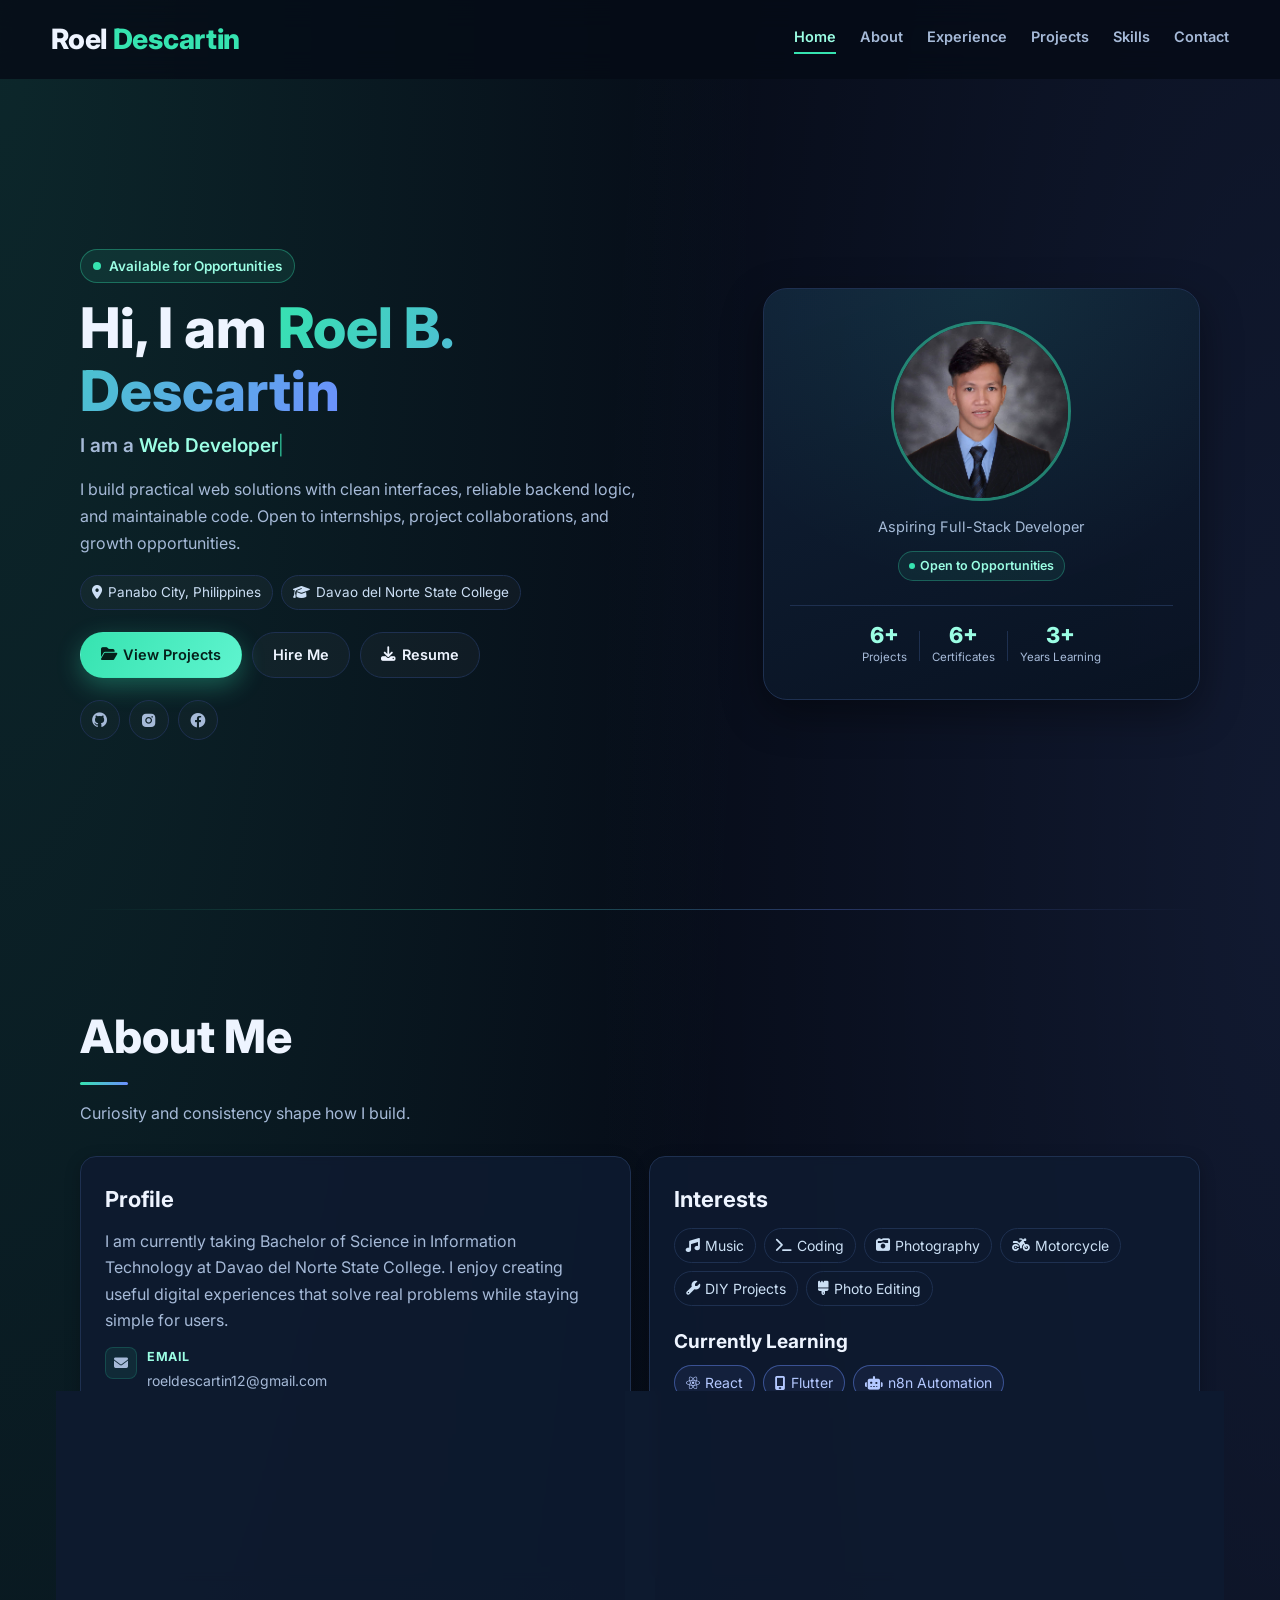
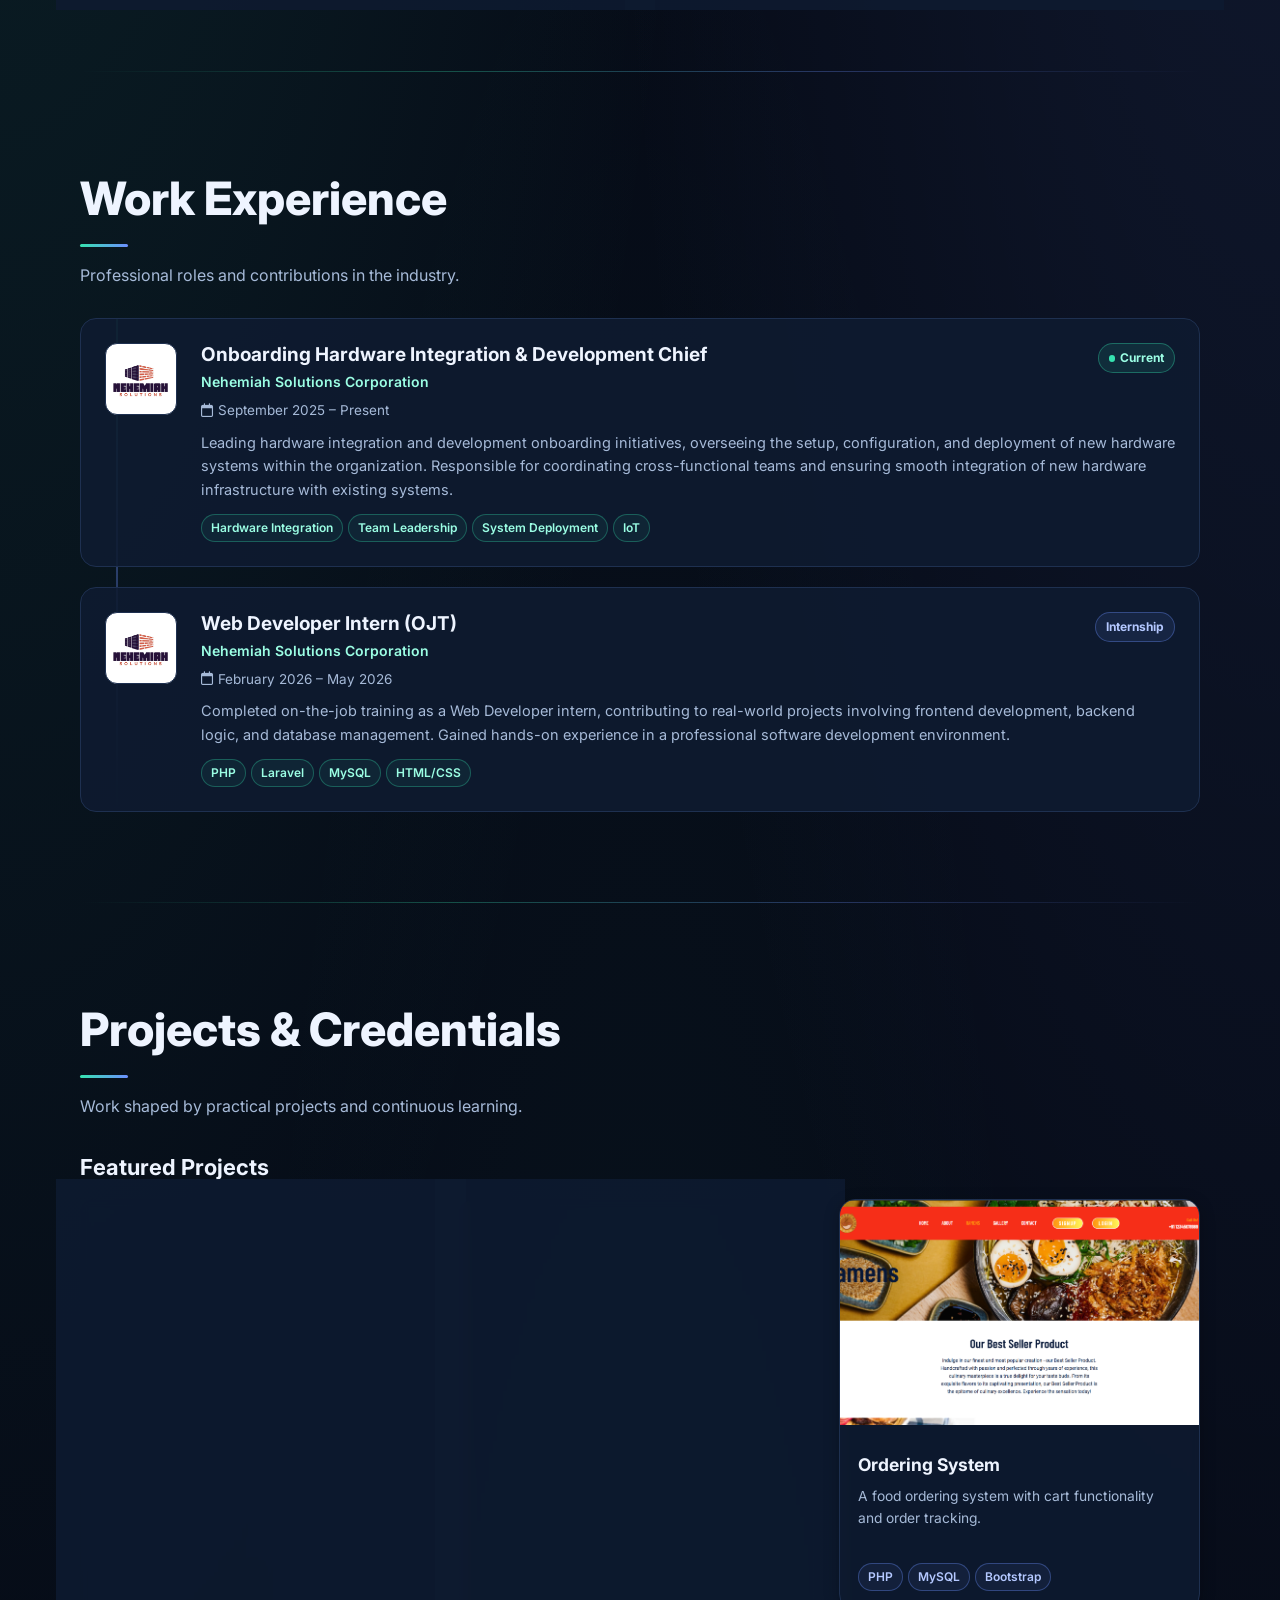
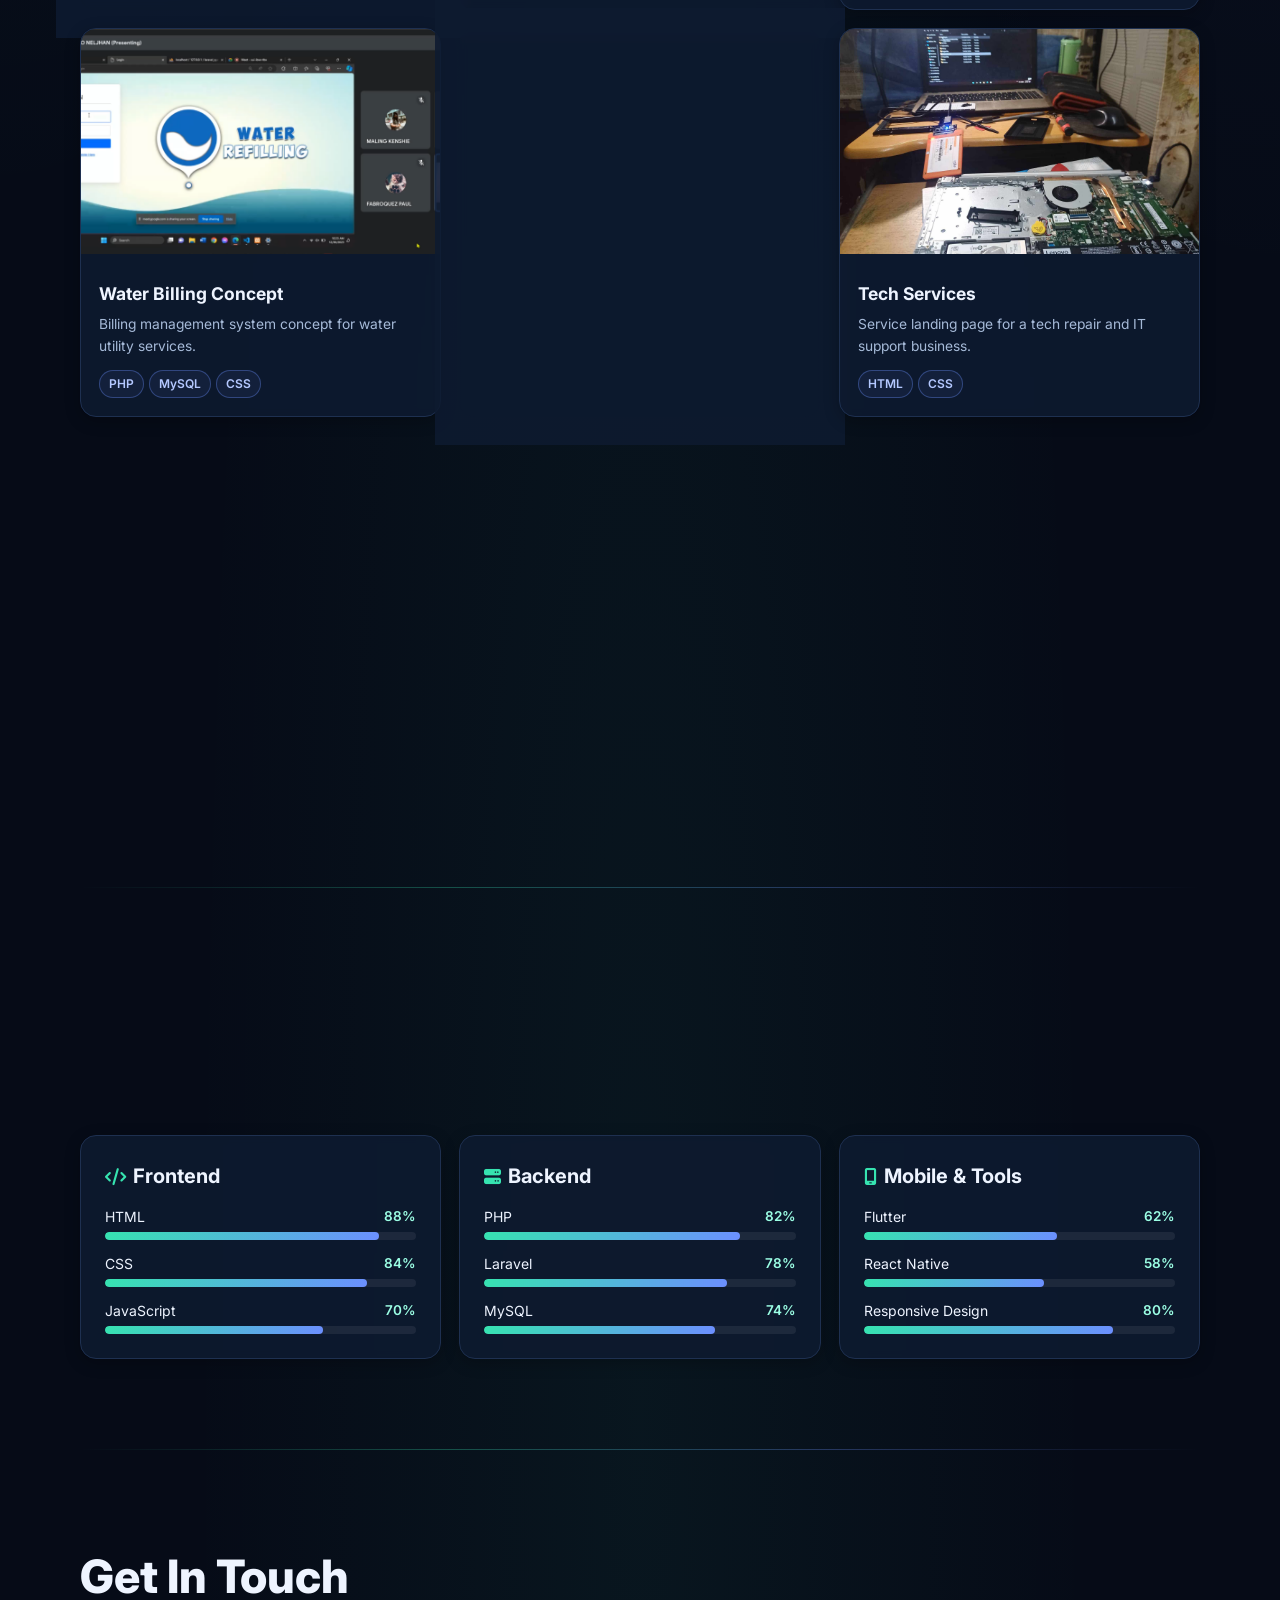
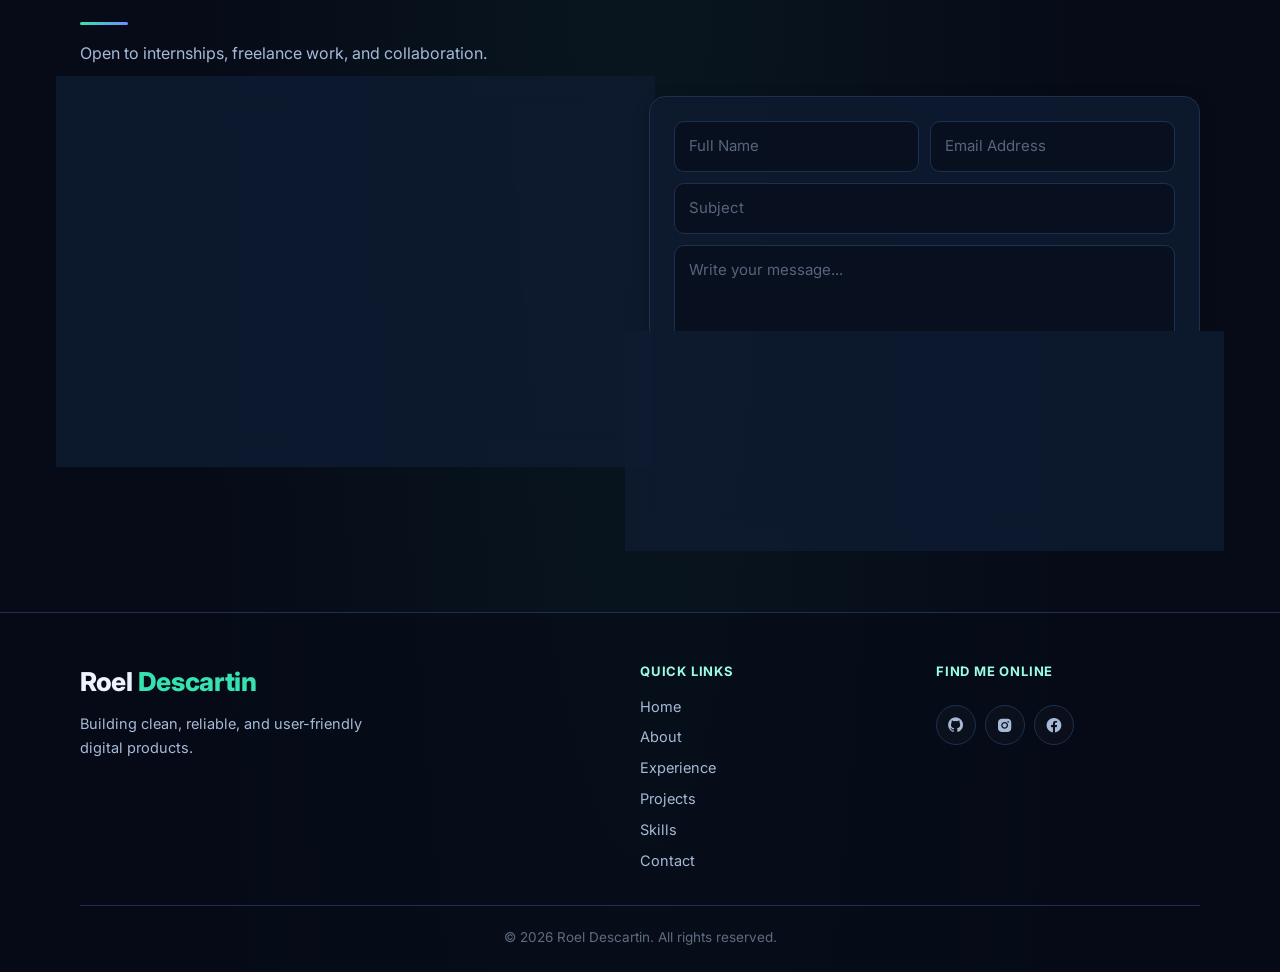
==== commit 7191b138: "Fix project cards: correct tshirt image src, equal-height flex cards, tech tags at bottom Co-authore" ====
--- a/index.html
+++ b/index.html
@@ -201,10 +201,12 @@
                         <img src="img/tshirt.png" alt="T-Shirt Design using Photoshop" loading="lazy">
                         <div class="project-overlay"><span><i class="fa-solid fa-eye"></i> View Project</span></div>
                     </div>
-                    <h4>T-Shirt Design</h4>
-                    <p class="project-desc">Custom military-themed T-shirt design with front and back graphics, created using Adobe Photoshop.</p>
-                    <div class="tech-tags">
-                        <span>Photoshop</span><span>Graphic Design</span>
+                    <div class="project-content">
+                        <h4>T-Shirt Design</h4>
+                        <p class="project-desc">Custom military-themed T-shirt design with front and back graphics, created using Adobe Photoshop.</p>
+                        <div class="tech-tags">
+                            <span>Photoshop</span><span>Graphic Design</span>
+                        </div>
                     </div>
                 </article>
                 <article class="card project reveal">
@@ -212,10 +214,12 @@
                         <img src="img/enroll.png" alt="Enrollment system screenshot" loading="lazy">
                         <div class="project-overlay"><span><i class="fa-solid fa-eye"></i> View Project</span></div>
                     </div>
-                    <h4>Enrollment System UI</h4>
-                    <p class="project-desc">A responsive enrollment system interface with student record management.</p>
-                    <div class="tech-tags">
-                        <span>HTML</span><span>CSS</span><span>Bootstrap</span>
+                    <div class="project-content">
+                        <h4>Enrollment System UI</h4>
+                        <p class="project-desc">A responsive enrollment system interface with student record management.</p>
+                        <div class="tech-tags">
+                            <span>HTML</span><span>CSS</span><span>Bootstrap</span>
+                        </div>
                     </div>
                 </article>
                 <article class="card project reveal">
@@ -223,10 +227,12 @@
                         <img src="img/order.png" alt="Ordering system screenshot" loading="lazy">
                         <div class="project-overlay"><span><i class="fa-solid fa-eye"></i> View Project</span></div>
                     </div>
-                    <h4>Ordering System</h4>
-                    <p class="project-desc">A food ordering system with cart functionality and order tracking.</p>
-                    <div class="tech-tags">
-                        <span>PHP</span><span>MySQL</span><span>Bootstrap</span>
+                    <div class="project-content">
+                        <h4>Ordering System</h4>
+                        <p class="project-desc">A food ordering system with cart functionality and order tracking.</p>
+                        <div class="tech-tags">
+                            <span>PHP</span><span>MySQL</span><span>Bootstrap</span>
+                        </div>
                     </div>
                 </article>
                 <article class="card project reveal">
@@ -234,10 +240,12 @@
                         <img src="img/water.png" alt="Water billing screenshot" loading="lazy">
                         <div class="project-overlay"><span><i class="fa-solid fa-eye"></i> View Project</span></div>
                     </div>
-                    <h4>Water Billing Concept</h4>
-                    <p class="project-desc">Billing management system concept for water utility services.</p>
-                    <div class="tech-tags">
-                        <span>PHP</span><span>MySQL</span><span>CSS</span>
+                    <div class="project-content">
+                        <h4>Water Billing Concept</h4>
+                        <p class="project-desc">Billing management system concept for water utility services.</p>
+                        <div class="tech-tags">
+                            <span>PHP</span><span>MySQL</span><span>CSS</span>
+                        </div>
                     </div>
                 </article>
                 <article class="card project reveal">
@@ -245,10 +253,12 @@
                         <img src="img/db.png" alt="Database project screenshot" loading="lazy">
                         <div class="project-overlay"><span><i class="fa-solid fa-eye"></i> View Project</span></div>
                     </div>
-                    <h4>Database Design</h4>
-                    <p class="project-desc">Structured relational database schema design for an academic use case.</p>
-                    <div class="tech-tags">
-                        <span>MySQL</span><span>ERD</span>
+                    <div class="project-content">
+                        <h4>Database Design</h4>
+                        <p class="project-desc">Structured relational database schema design for an academic use case.</p>
+                        <div class="tech-tags">
+                            <span>MySQL</span><span>ERD</span>
+                        </div>
                     </div>
                 </article>
                 <article class="card project reveal">
@@ -256,10 +266,12 @@
                         <img src="img/tech.jpg" alt="Tech services screenshot" loading="lazy">
                         <div class="project-overlay"><span><i class="fa-solid fa-eye"></i> View Project</span></div>
                     </div>
-                    <h4>Tech Services</h4>
-                    <p class="project-desc">Service landing page for a tech repair and IT support business.</p>
-                    <div class="tech-tags">
-                        <span>HTML</span><span>CSS</span>
+                    <div class="project-content">
+                        <h4>Tech Services</h4>
+                        <p class="project-desc">Service landing page for a tech repair and IT support business.</p>
+                        <div class="tech-tags">
+                            <span>HTML</span><span>CSS</span>
+                        </div>
                     </div>
                 </article>
             </div>
--- a/ui-v2.css
+++ b/ui-v2.css
@@ -557,7 +557,10 @@
 .grid.three { grid-template-columns: repeat(auto-fit, minmax(280px, 1fr)); }
 .grid.four  { grid-template-columns: repeat(auto-fit, minmax(235px, 1fr)); }
 
-.project-gallery { align-items: start; }
+.project-gallery {
+    align-items: stretch;
+    grid-template-rows: auto;
+}
 
 /* ============================================================
    CARDS
@@ -852,9 +855,12 @@
    PROJECTS
    ============================================================ */
 .project {
-    transition: transform 0.22s ease, border-color 0.22s ease, box-shadow 0.22s ease;
+    /* flex column so tech-tags naturally sit at the bottom */
+    display: flex;
+    flex-direction: column;
     padding: 0;
     overflow: hidden;
+    transition: transform 0.22s ease, border-color 0.22s ease, box-shadow 0.22s ease;
 }
 
 .project:hover {
@@ -863,9 +869,11 @@
     box-shadow: 0 16px 40px rgba(0, 0, 0, 0.35), 0 0 0 1px rgba(54, 227, 176, 0.15);
 }
 
+/* Image container — fixed height for every card */
 .project-img-wrap {
     position: relative;
     overflow: hidden;
+    flex-shrink: 0;
 }
 
 .project-img-wrap img {
@@ -880,16 +888,17 @@
     transform: scale(1.05);
 }
 
+/* Hover overlay */
 .project-overlay {
     position: absolute;
     inset: 0;
-    background: rgba(6, 11, 23, 0.72);
+    background: rgba(6, 11, 23, 0.68);
     display: flex;
     align-items: center;
     justify-content: center;
     opacity: 0;
     transition: opacity 0.28s ease;
-    backdrop-filter: blur(2px);
+    backdrop-filter: blur(3px);
 }
 
 .project:hover .project-overlay {
@@ -901,36 +910,47 @@
     font-size: 1.5rem;
     font-weight: 700;
     border: 1px solid var(--border-bright);
-    padding: 0.7rem 1.6rem;
+    padding: 0.7rem 1.8rem;
     border-radius: 999px;
     display: flex;
     align-items: center;
     gap: 0.6rem;
     background: rgba(54, 227, 176, 0.1);
-}
-
-.project h4,
-.project .project-desc,
-.project .tech-tags {
-    padding: 0 1.8rem;
+    transition: background 0.18s ease;
+}
+
+/* Content area — grows to fill remaining card height */
+.project-content {
+    display: flex;
+    flex-direction: column;
+    flex: 1;
+    padding: 1.6rem 1.8rem 1.8rem;
 }
 
 .project h4 {
-    padding-top: 1.2rem;
+    font-size: 1.75rem;
+    font-weight: 700;
+    margin-bottom: 0.6rem;
+    color: var(--text);
+    /* use the new .project-content wrapper for padding */
+    padding: 0;
 }
 
 .project-desc {
-    font-size: 1.35rem;
-    color: var(--muted);
-    line-height: 1.55;
-    margin-bottom: 1rem;
+    font-size: 1.38rem;
+    color: var(--muted);
+    line-height: 1.58;
+    flex: 1;           /* push tech-tags to bottom */
+    margin: 0 0 1.2rem;
+    padding: 0;
 }
 
 .tech-tags {
     display: flex;
     flex-wrap: wrap;
     gap: 0.5rem;
-    padding-bottom: 1.8rem;
+    padding: 0;
+    margin-top: auto;
 }
 
 .tech-tags span {
@@ -941,6 +961,12 @@
     border: 1px solid rgba(108, 143, 255, 0.35);
     background: rgba(108, 143, 255, 0.07);
     color: #b4c8ff;
+    transition: background 0.18s ease, border-color 0.18s ease;
+}
+
+.tech-tags span:hover {
+    background: rgba(108, 143, 255, 0.16);
+    border-color: rgba(108, 143, 255, 0.6);
 }
 
 /* ============================================================
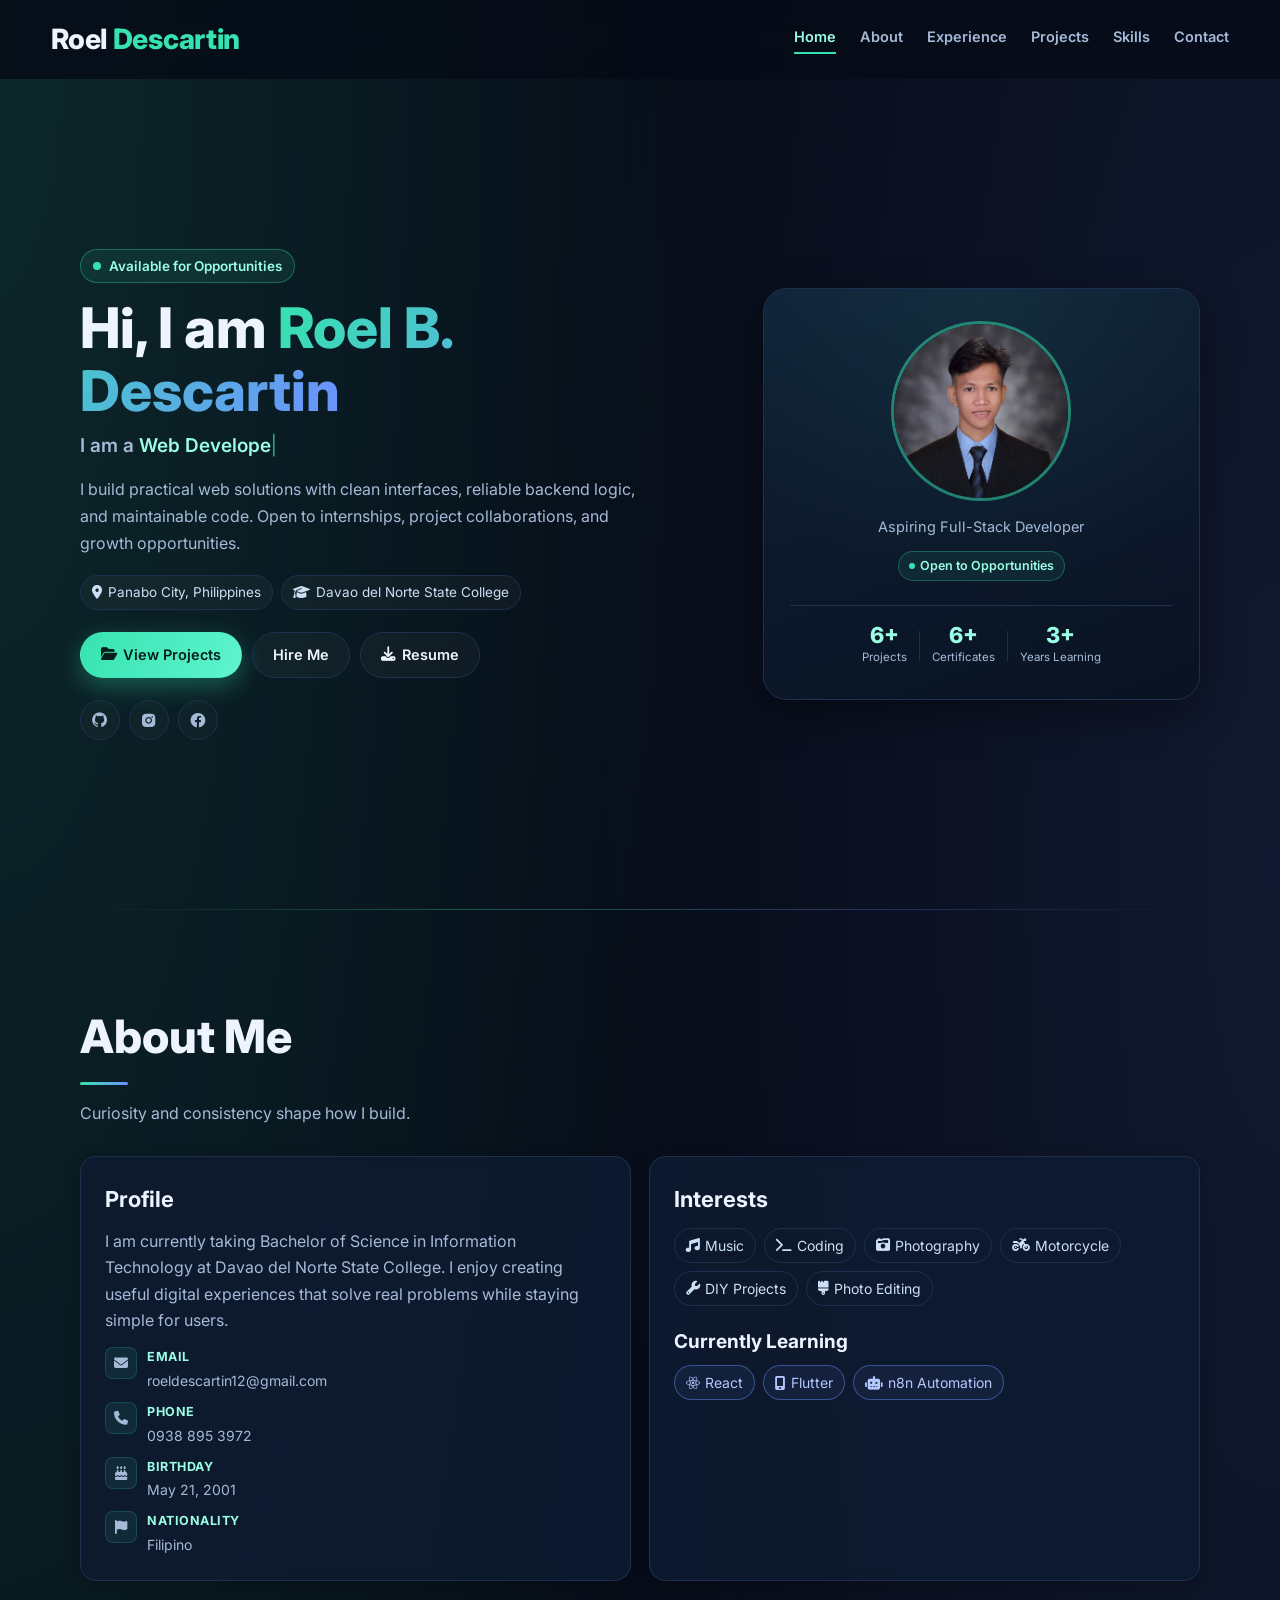
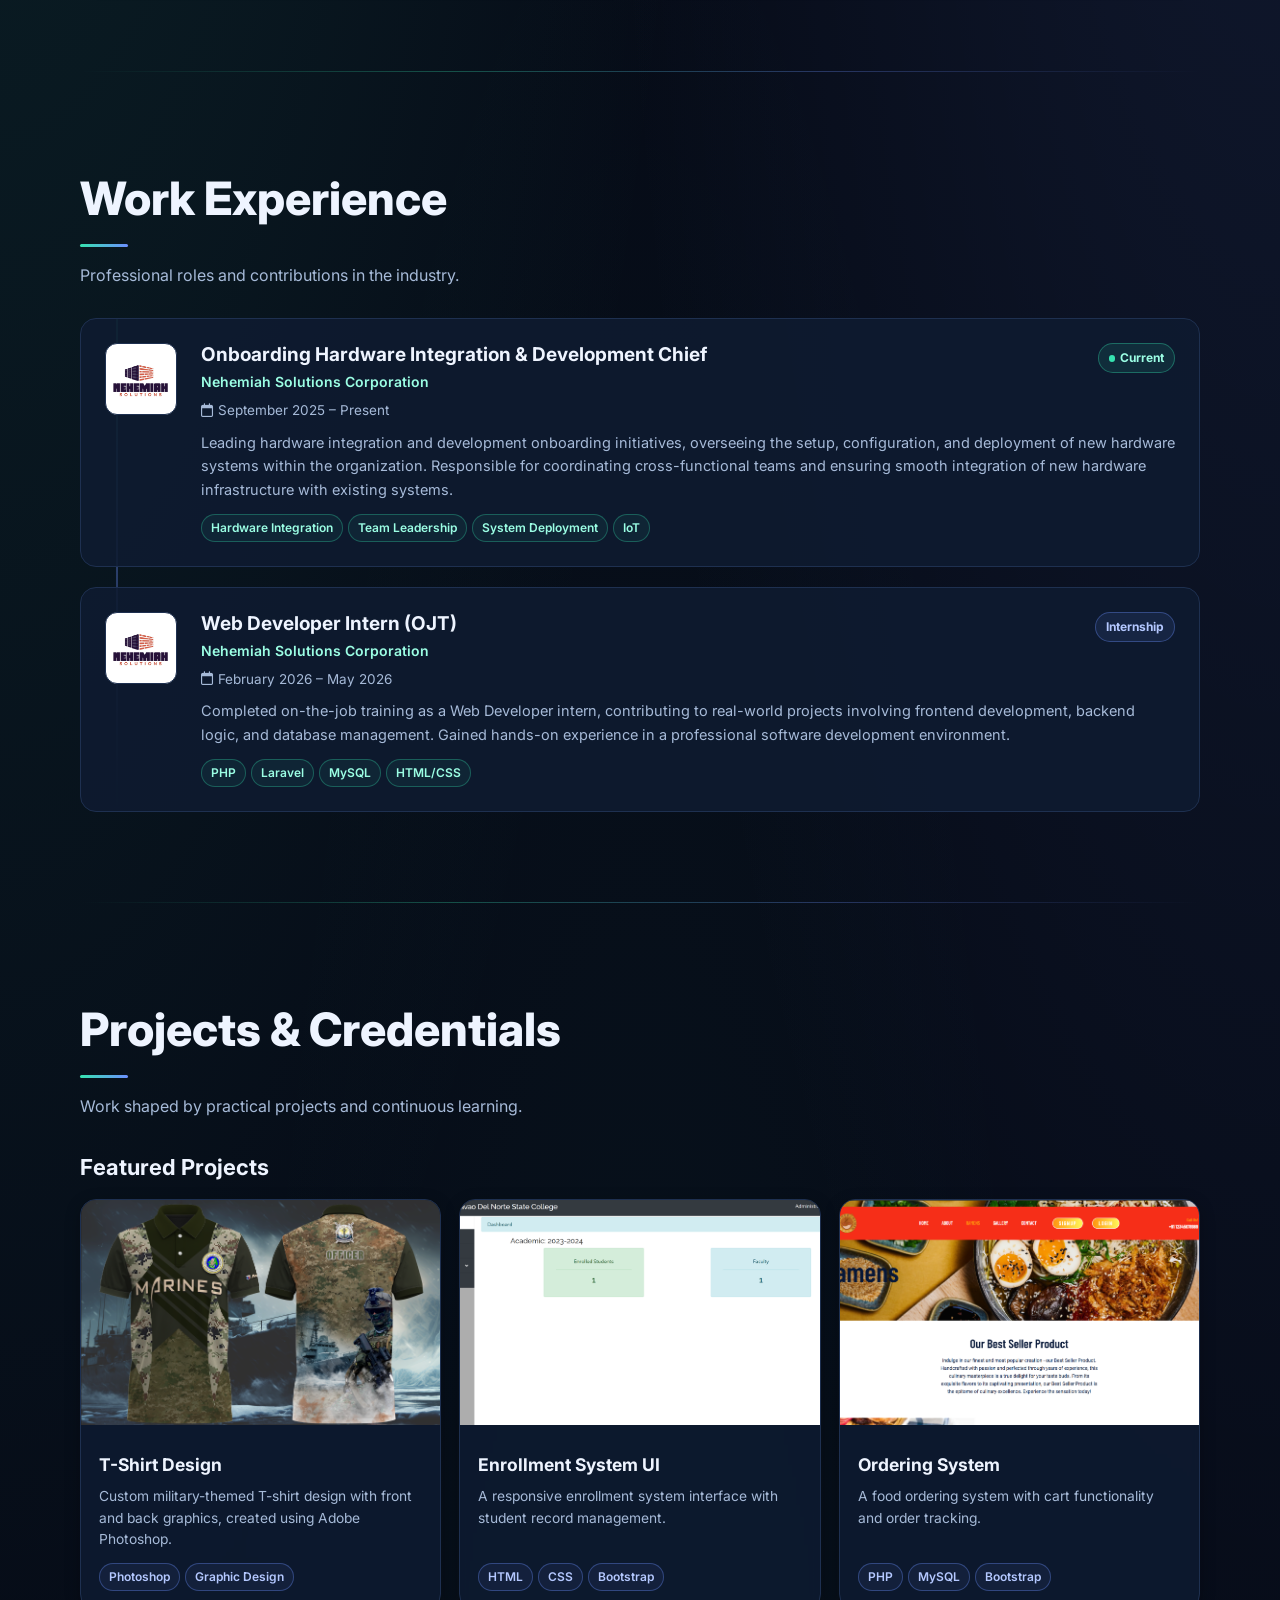
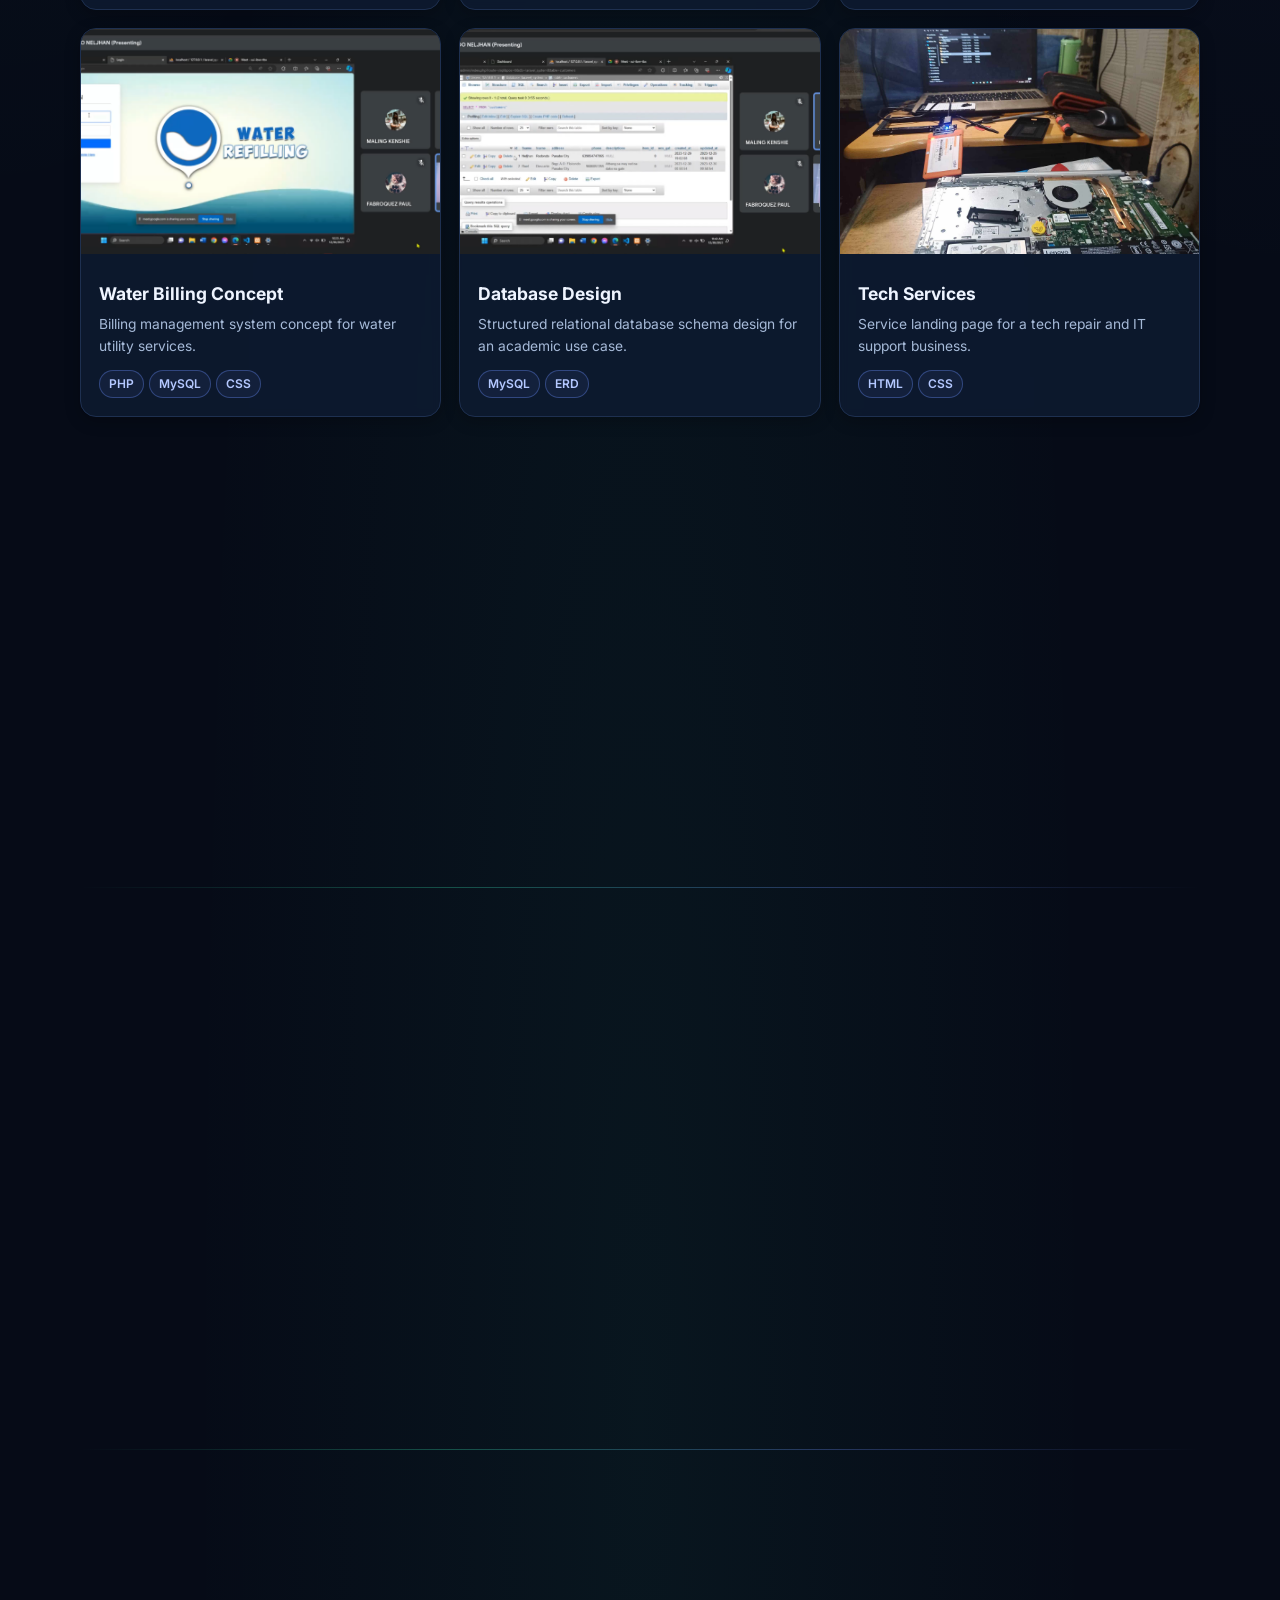
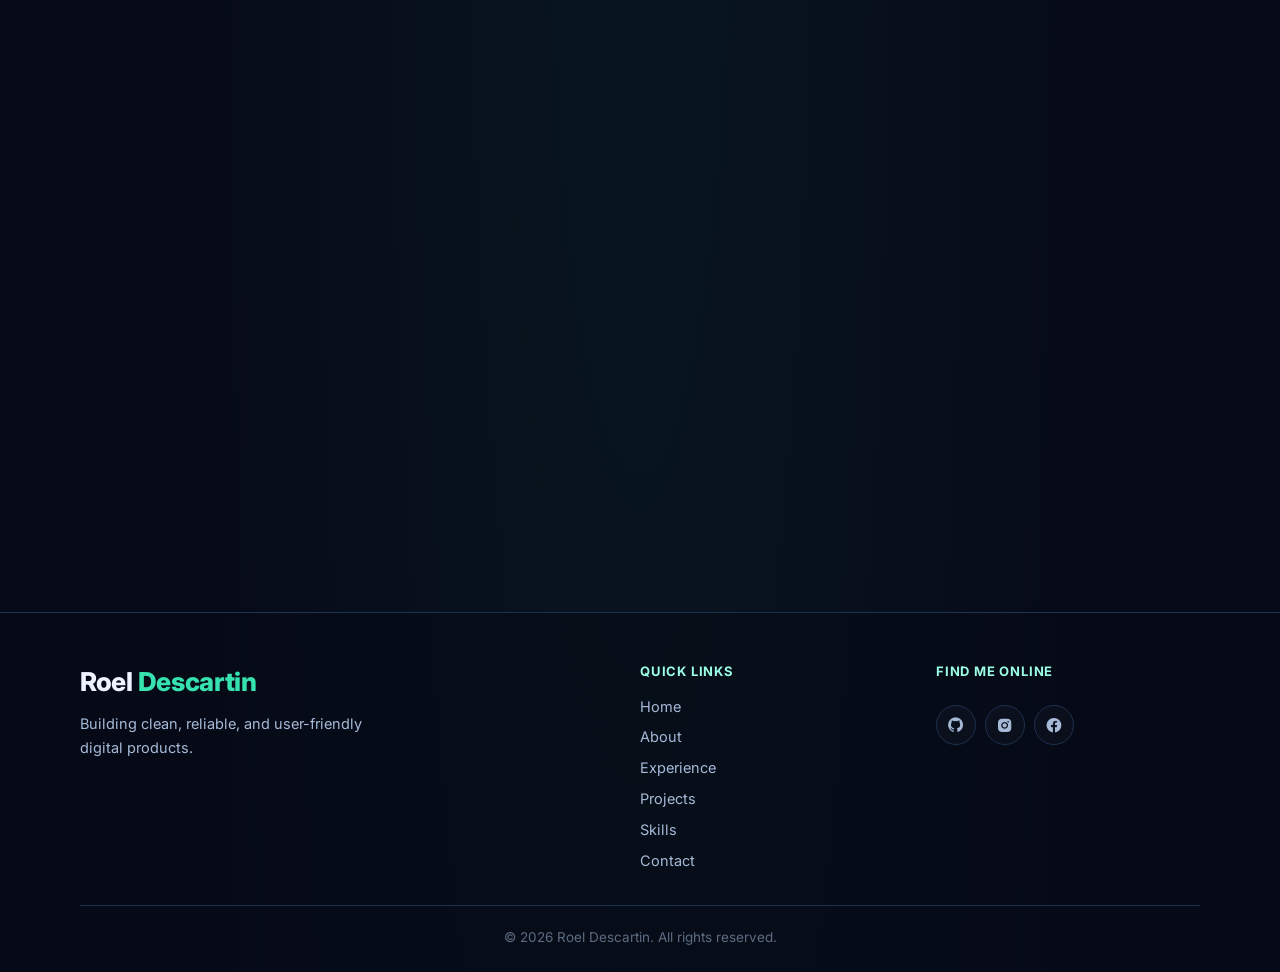
==== commit ef8308e5: "Use RO.png for T-Shirt Design project card Co-authored-by: Cursor <cursoragent@cursor.com>" ====
--- a/index.html
+++ b/index.html
@@ -198,7 +198,7 @@
             <div class="grid three project-gallery">
                 <article class="card project reveal">
                     <div class="project-img-wrap">
-                        <img src="img/tshirt.png" alt="T-Shirt Design using Photoshop" loading="lazy">
+                        <img src="img/RO.png" alt="T-Shirt Design using Photoshop" loading="lazy">
                         <div class="project-overlay"><span><i class="fa-solid fa-eye"></i> View Project</span></div>
                     </div>
                     <div class="project-content">
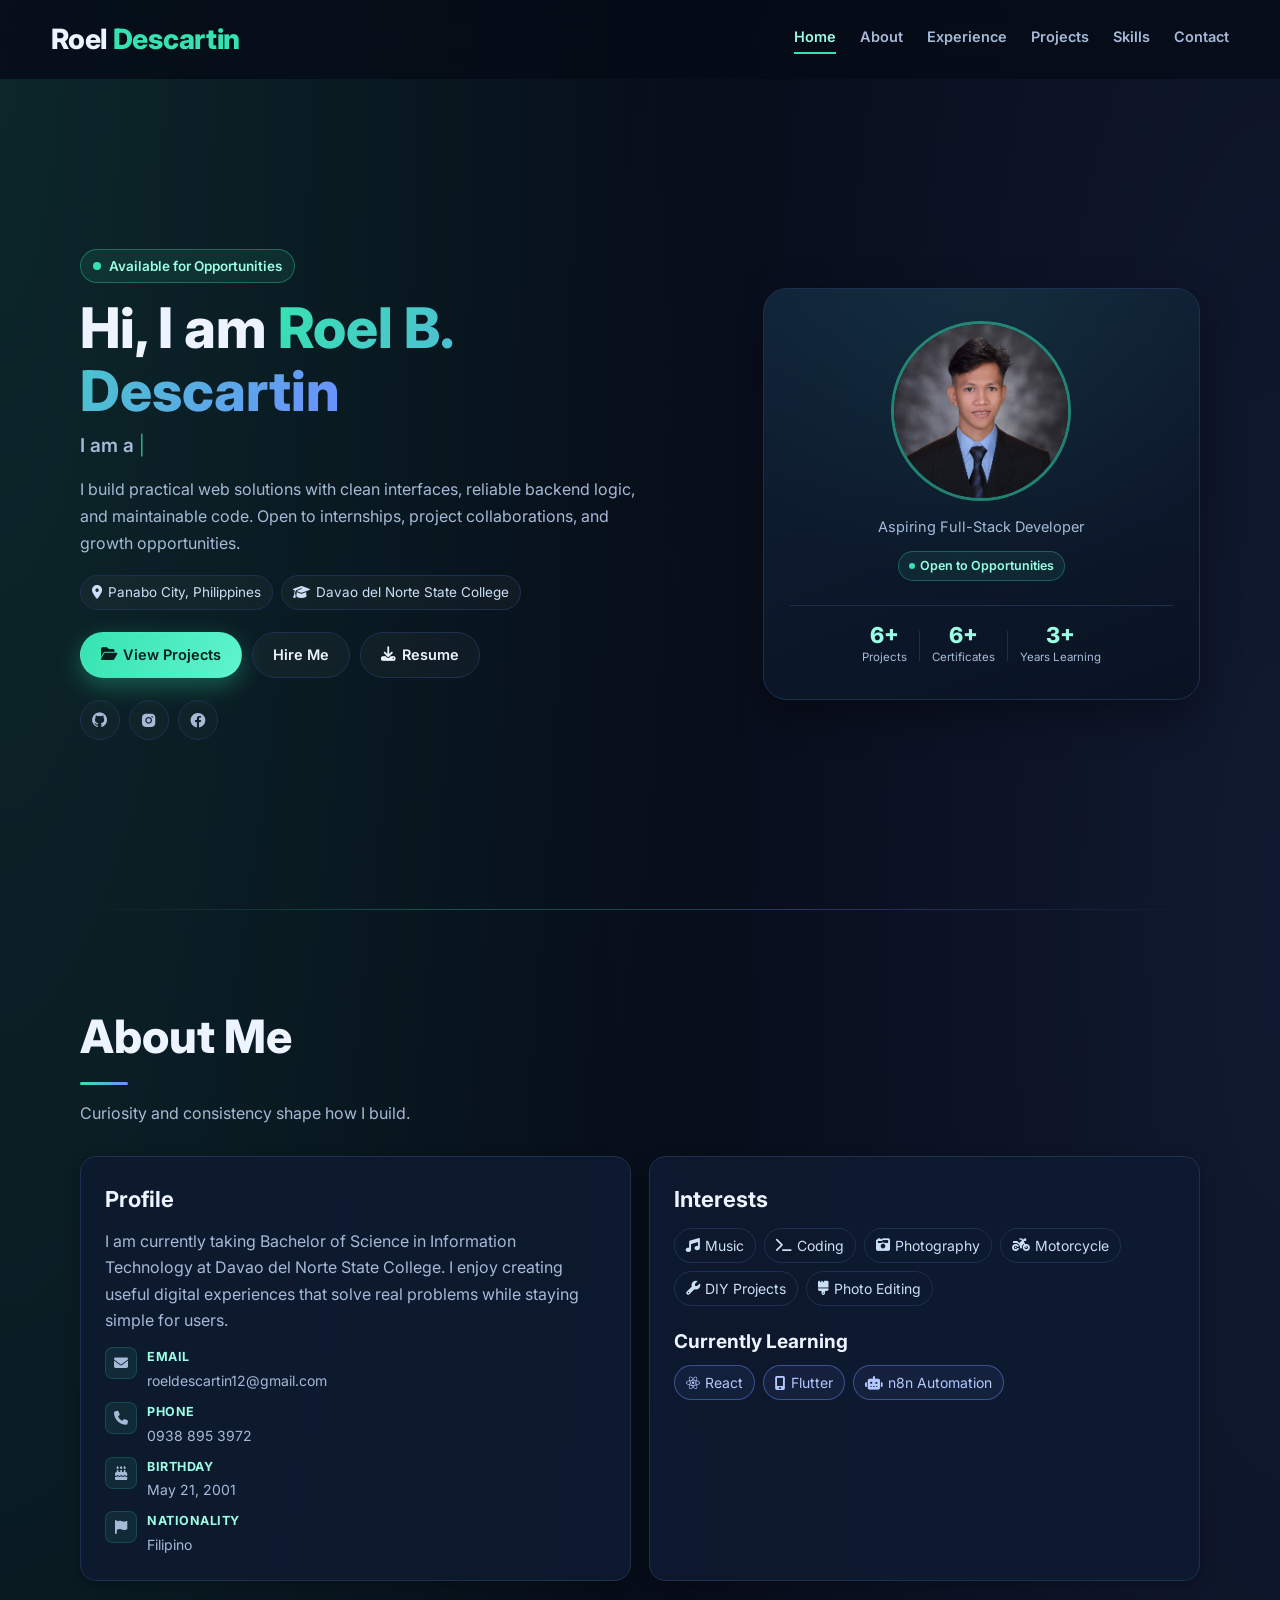
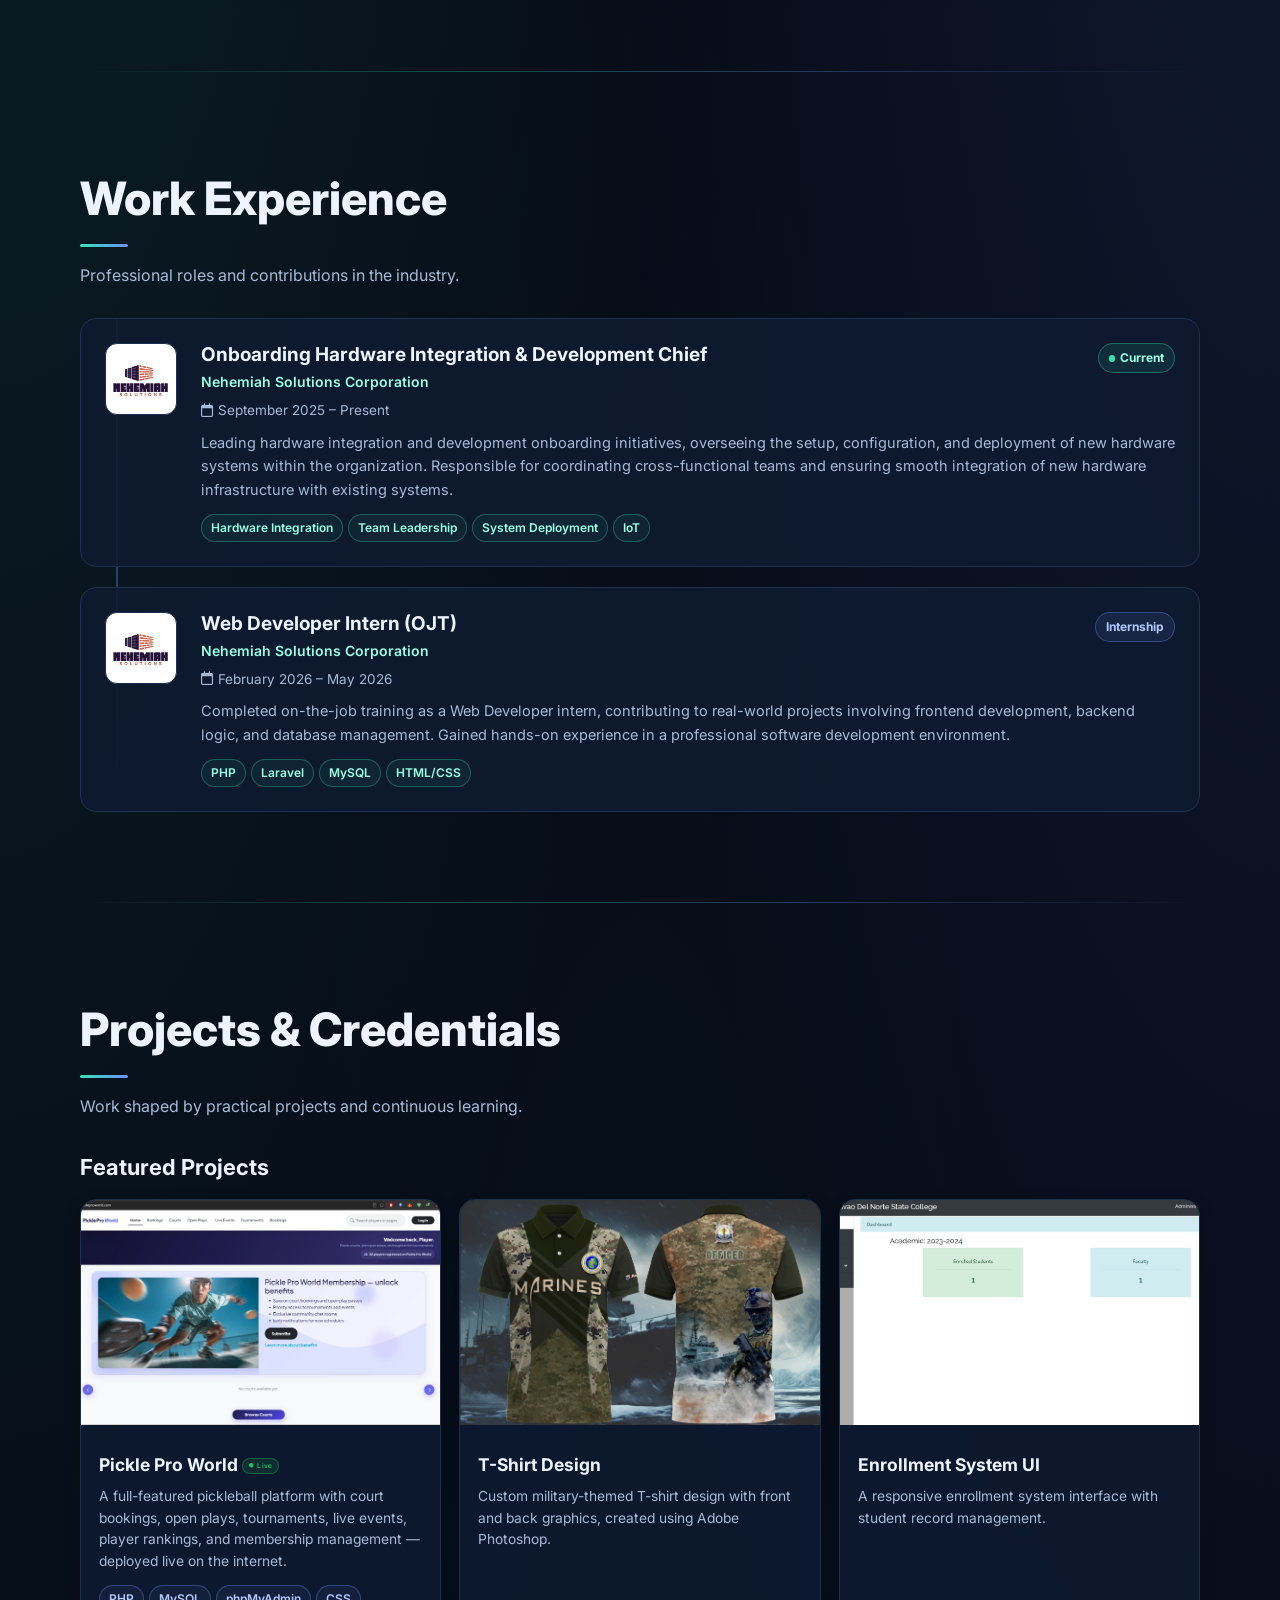
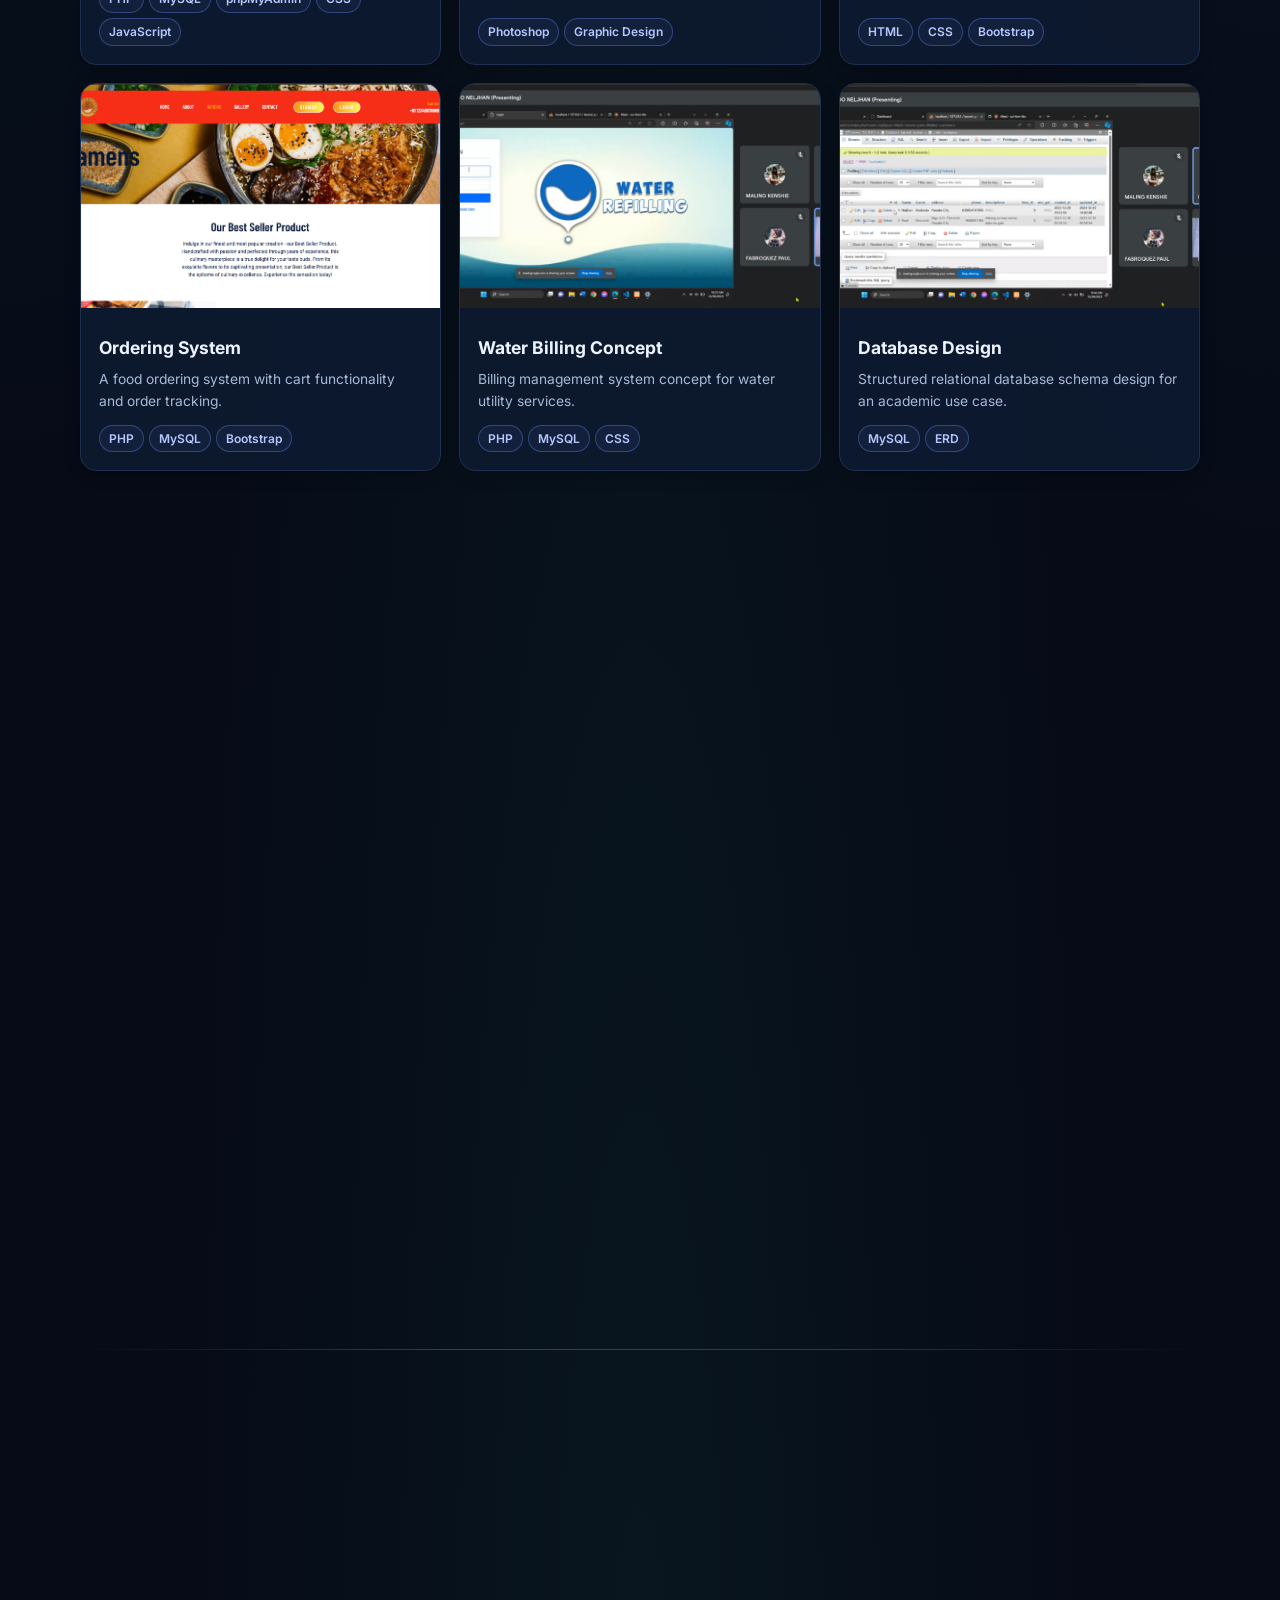
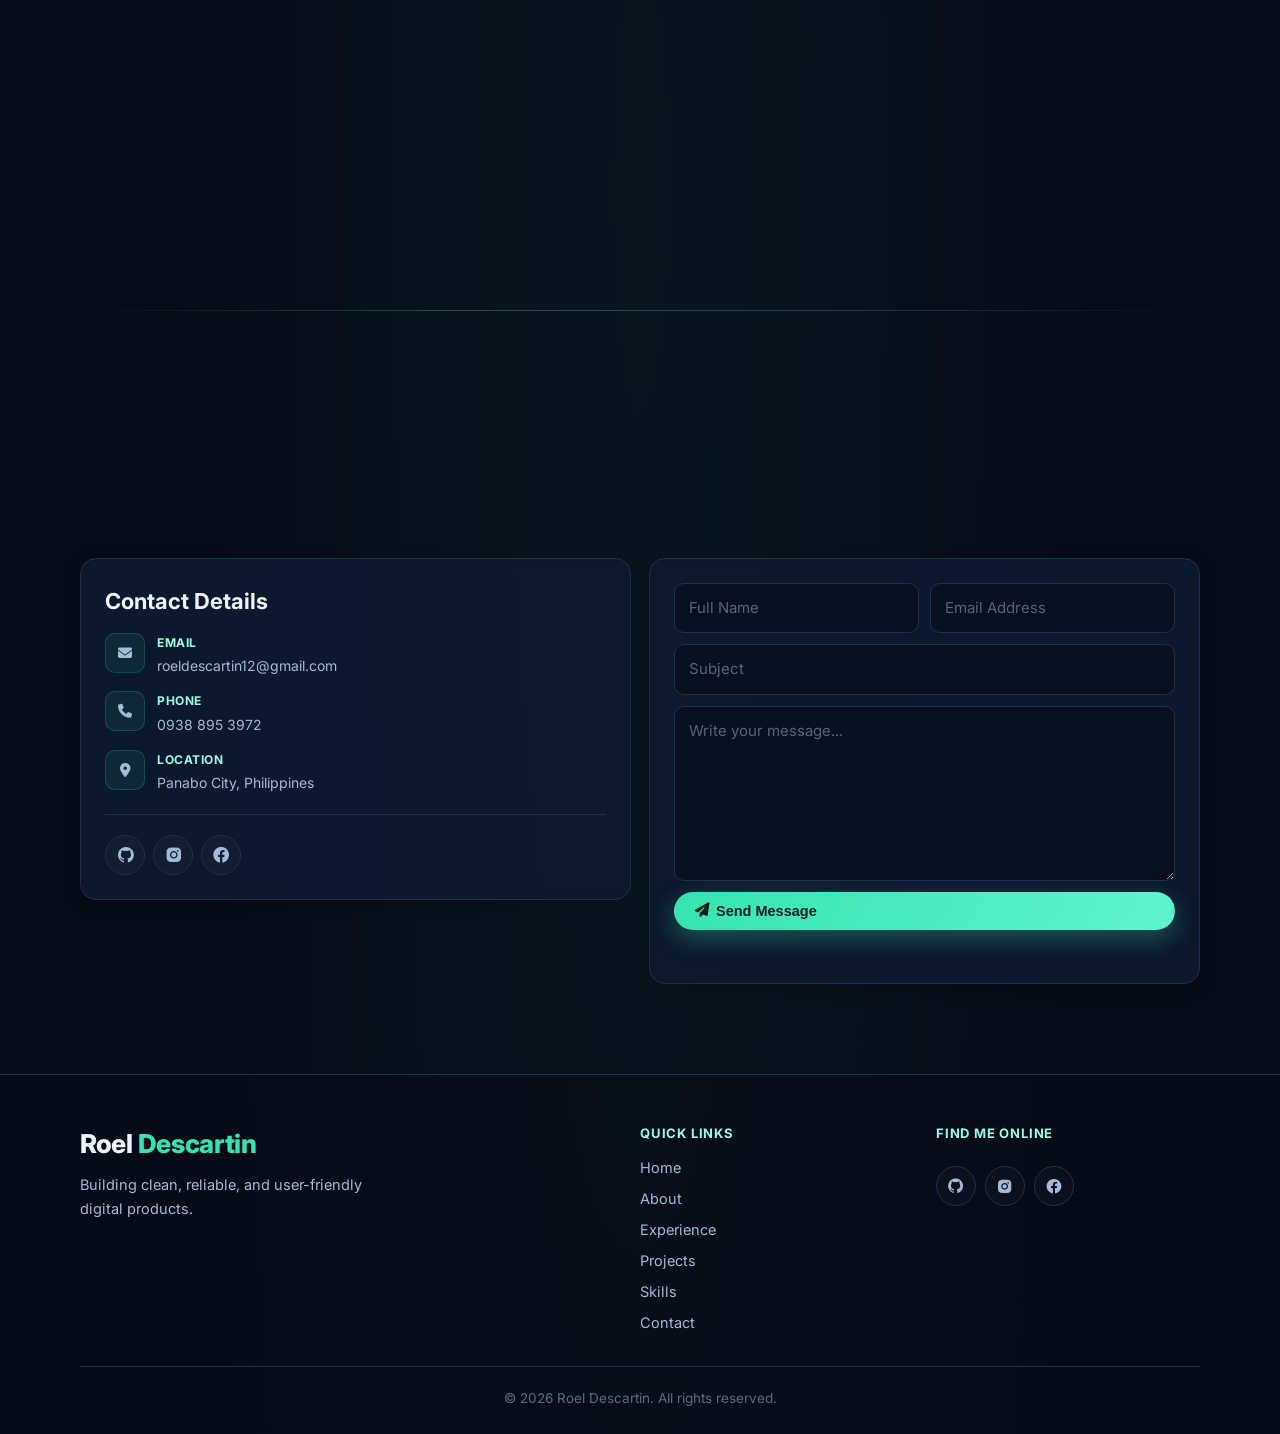
==== commit bd5a5b36: "Add Pickle Pro World project card with live link Co-authored-by: Cursor <cursoragent@cursor.com>" ====
--- a/index.html
+++ b/index.html
@@ -196,6 +196,19 @@
                 <h3>Featured Projects</h3>
             </div>
             <div class="grid three project-gallery">
+                <article class="card project reveal">
+                    <div class="project-img-wrap">
+                        <img src="img/picklepro.png" alt="Pickle Pro World screenshot" loading="lazy">
+                        <div class="project-overlay"><a href="https://pickleproworld.com" target="_blank" rel="noopener noreferrer"><span><i class="fa-solid fa-arrow-up-right-from-square"></i> Visit Live Site</span></a></div>
+                    </div>
+                    <div class="project-content">
+                        <h4>Pickle Pro World <span class="live-badge"><i class="fa-solid fa-circle"></i> Live</span></h4>
+                        <p class="project-desc">A full-featured pickleball platform with court bookings, open plays, tournaments, live events, player rankings, and membership management — deployed live on the internet.</p>
+                        <div class="tech-tags">
+                            <span>PHP</span><span>MySQL</span><span>phpMyAdmin</span><span>CSS</span><span>JavaScript</span>
+                        </div>
+                    </div>
+                </article>
                 <article class="card project reveal">
                     <div class="project-img-wrap">
                         <img src="img/RO.png" alt="T-Shirt Design using Photoshop" loading="lazy">
--- a/ui-v2.css
+++ b/ui-v2.css
@@ -919,6 +919,35 @@
     transition: background 0.18s ease;
 }
 
+.project-overlay a {
+    text-decoration: none;
+}
+
+.live-badge {
+    display: inline-flex;
+    align-items: center;
+    gap: 0.35rem;
+    font-size: 0.65rem;
+    font-weight: 600;
+    color: #22c55e;
+    background: rgba(34, 197, 94, 0.12);
+    border: 1px solid rgba(34, 197, 94, 0.35);
+    border-radius: 999px;
+    padding: 0.15rem 0.55rem;
+    vertical-align: middle;
+    letter-spacing: 0.04em;
+}
+
+.live-badge i {
+    font-size: 0.45rem;
+    animation: pulse-dot 1.5s ease-in-out infinite;
+}
+
+@keyframes pulse-dot {
+    0%, 100% { opacity: 1; }
+    50% { opacity: 0.3; }
+}
+
 /* Content area — grows to fill remaining card height */
 .project-content {
     display: flex;
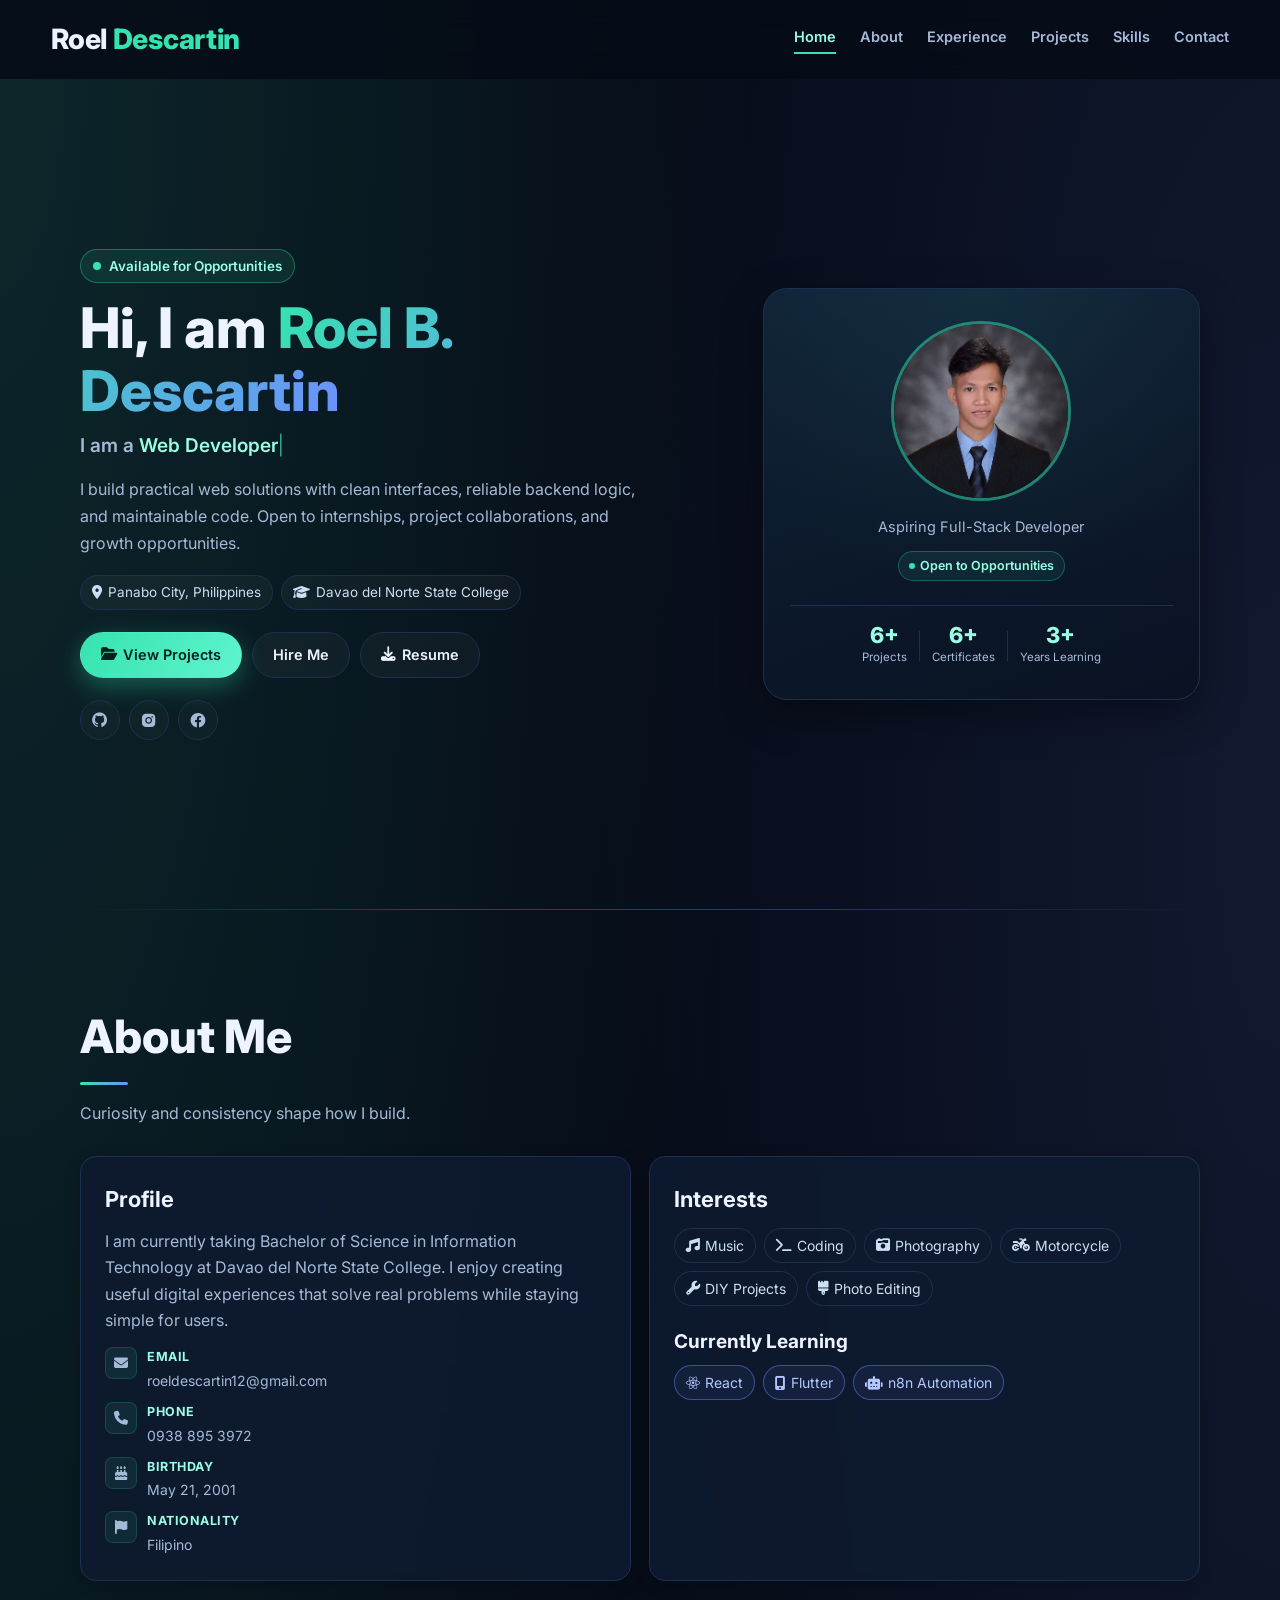
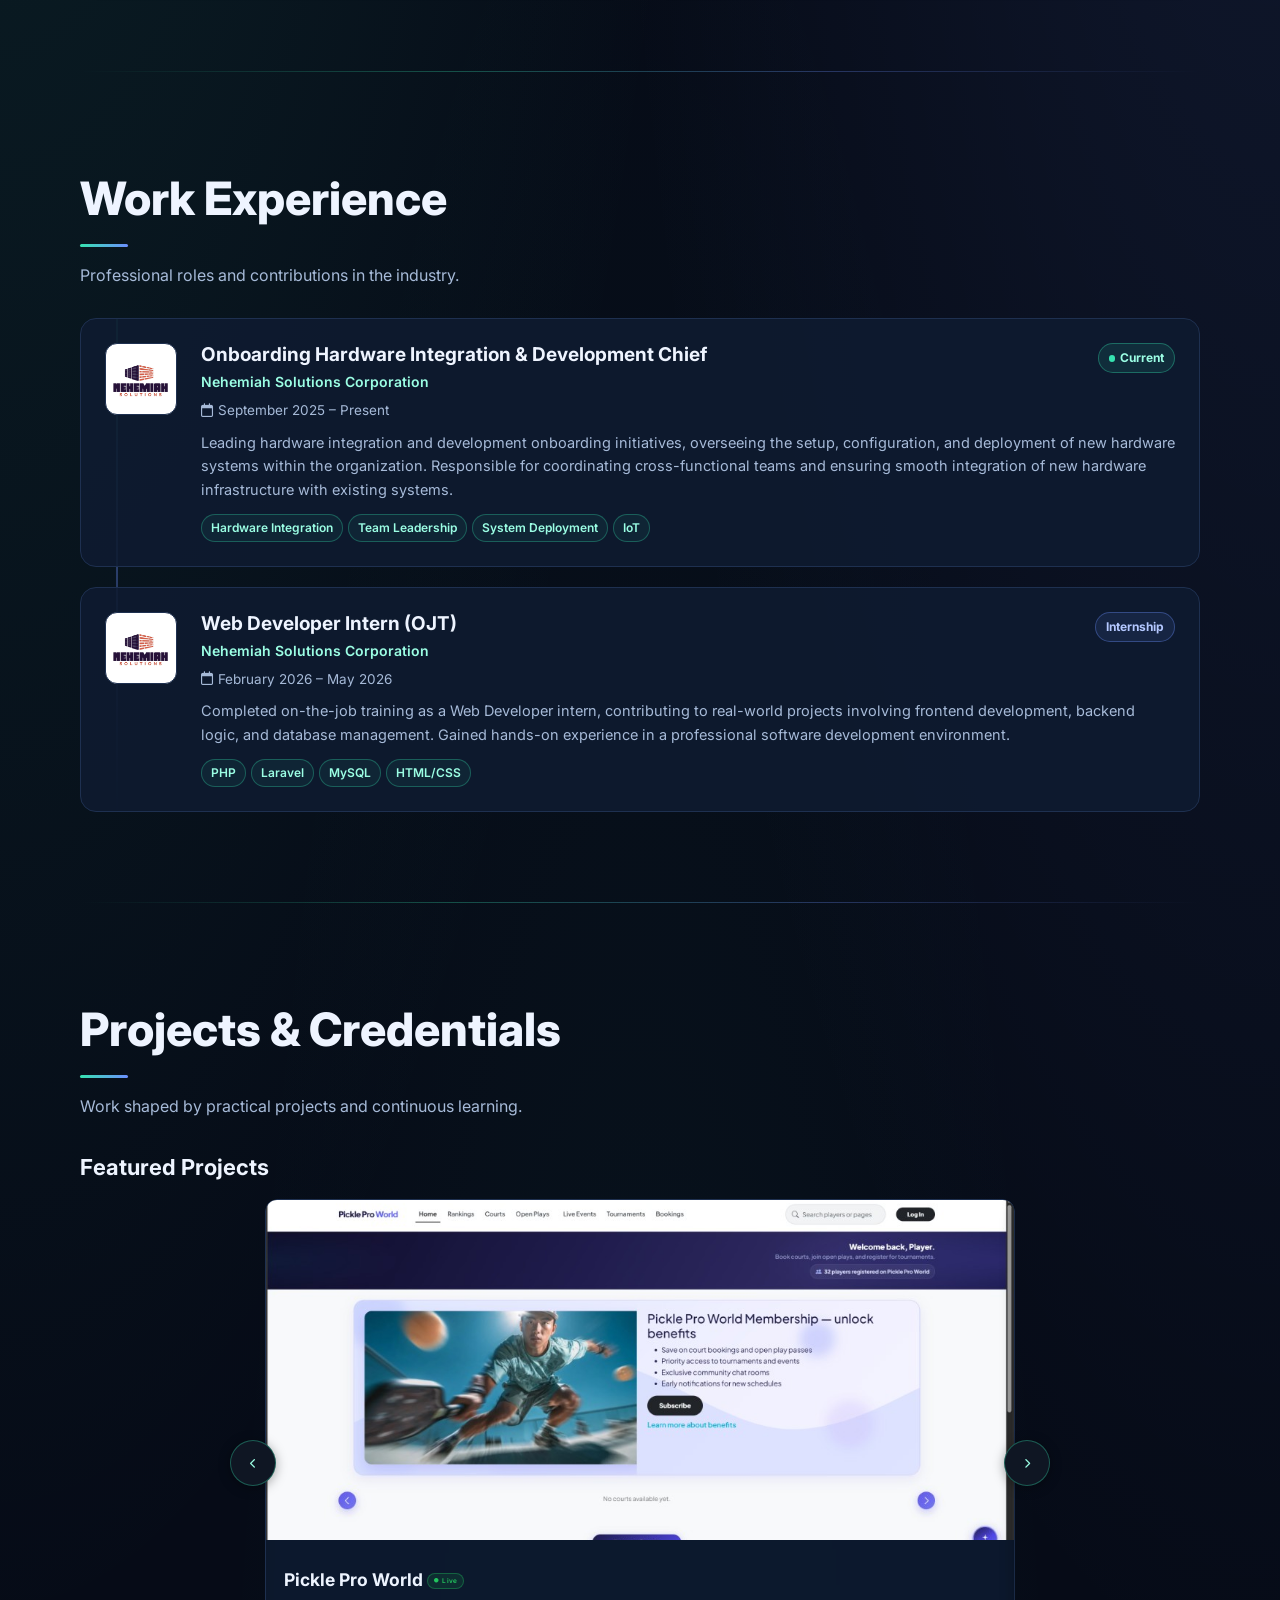
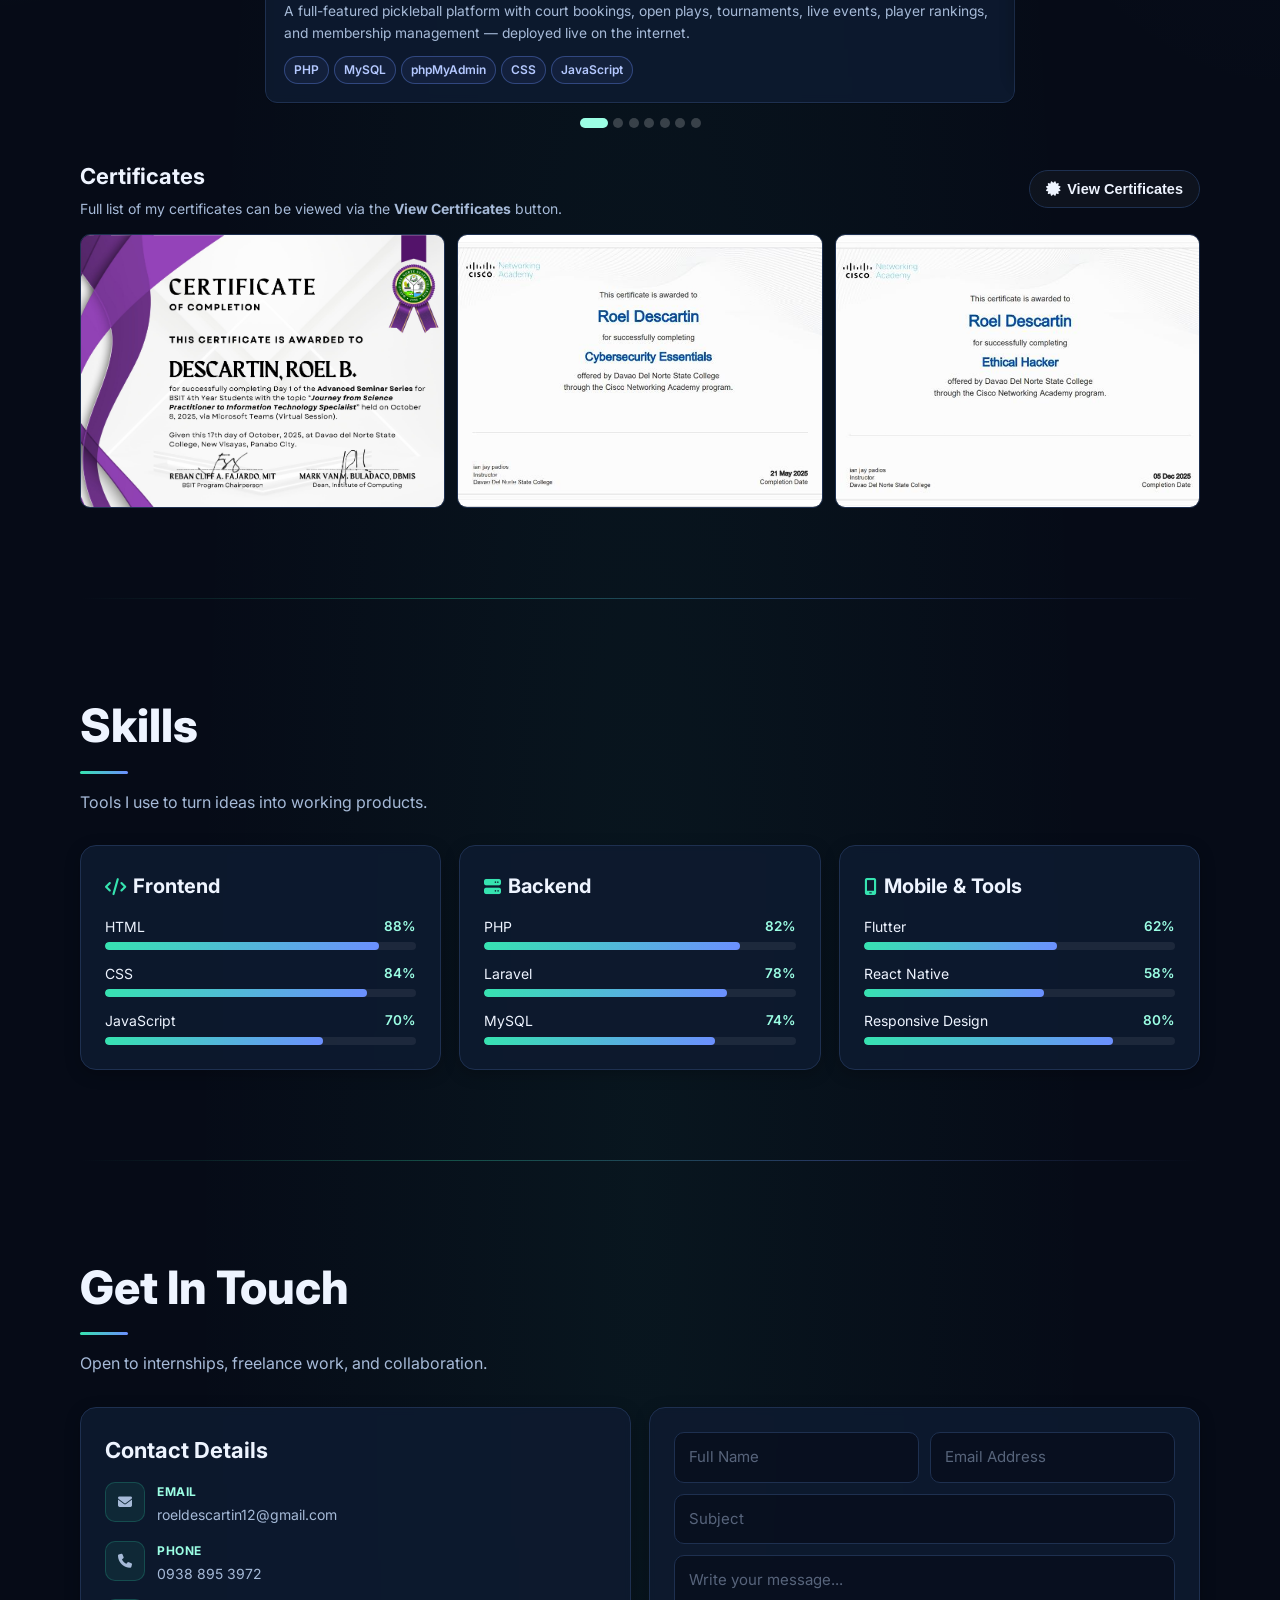
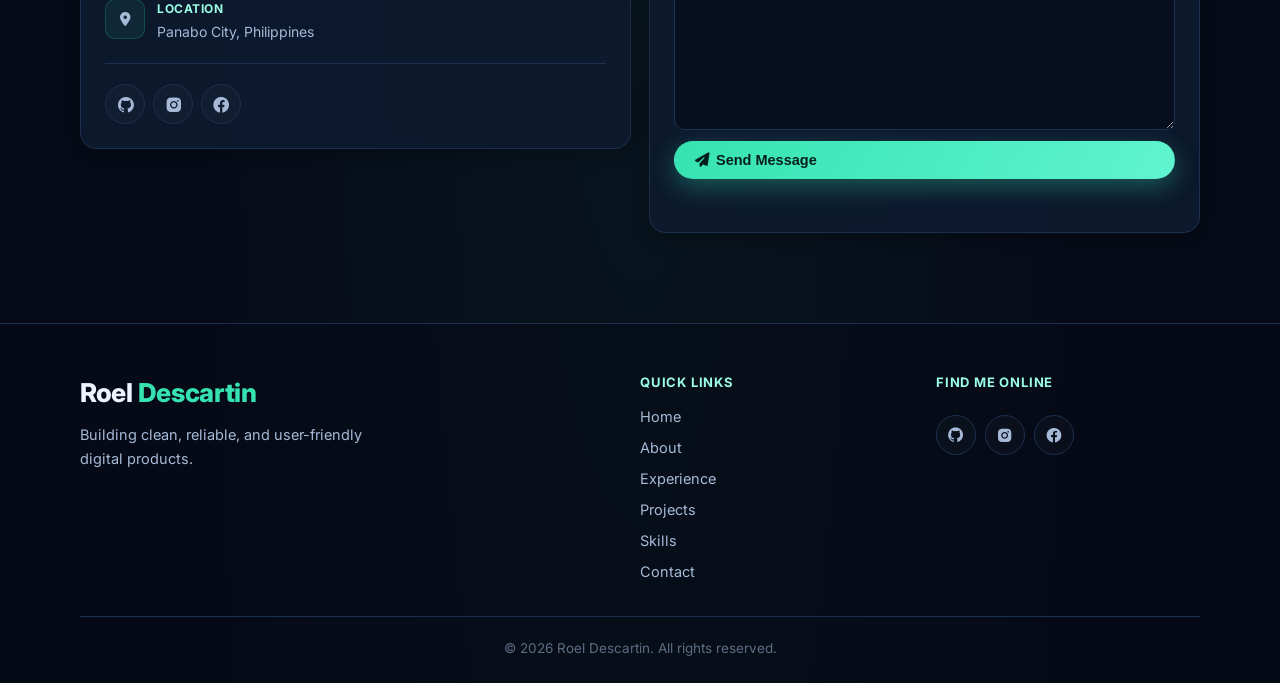
==== commit 0f1505ee: "Convert Featured Projects grid to carousel with arrows, dots, swipe and auto-advance Co-authored-by:" ====
--- a/index.html
+++ b/index.html
@@ -195,98 +195,133 @@
             <div class="subhead reveal">
                 <h3>Featured Projects</h3>
             </div>
-            <div class="grid three project-gallery">
-                <article class="card project reveal">
-                    <div class="project-img-wrap">
-                        <img src="img/picklepro.png" alt="Pickle Pro World screenshot" loading="lazy">
-                        <div class="project-overlay"><a href="https://pickleproworld.com" target="_blank" rel="noopener noreferrer"><span><i class="fa-solid fa-arrow-up-right-from-square"></i> Visit Live Site</span></a></div>
-                    </div>
-                    <div class="project-content">
-                        <h4>Pickle Pro World <span class="live-badge"><i class="fa-solid fa-circle"></i> Live</span></h4>
-                        <p class="project-desc">A full-featured pickleball platform with court bookings, open plays, tournaments, live events, player rankings, and membership management — deployed live on the internet.</p>
-                        <div class="tech-tags">
-                            <span>PHP</span><span>MySQL</span><span>phpMyAdmin</span><span>CSS</span><span>JavaScript</span>
-                        </div>
-                    </div>
-                </article>
-                <article class="card project reveal">
-                    <div class="project-img-wrap">
-                        <img src="img/RO.png" alt="T-Shirt Design using Photoshop" loading="lazy">
-                        <div class="project-overlay"><span><i class="fa-solid fa-eye"></i> View Project</span></div>
-                    </div>
-                    <div class="project-content">
-                        <h4>T-Shirt Design</h4>
-                        <p class="project-desc">Custom military-themed T-shirt design with front and back graphics, created using Adobe Photoshop.</p>
-                        <div class="tech-tags">
-                            <span>Photoshop</span><span>Graphic Design</span>
-                        </div>
-                    </div>
-                </article>
-                <article class="card project reveal">
-                    <div class="project-img-wrap">
-                        <img src="img/enroll.png" alt="Enrollment system screenshot" loading="lazy">
-                        <div class="project-overlay"><span><i class="fa-solid fa-eye"></i> View Project</span></div>
-                    </div>
-                    <div class="project-content">
-                        <h4>Enrollment System UI</h4>
-                        <p class="project-desc">A responsive enrollment system interface with student record management.</p>
-                        <div class="tech-tags">
-                            <span>HTML</span><span>CSS</span><span>Bootstrap</span>
-                        </div>
-                    </div>
-                </article>
-                <article class="card project reveal">
-                    <div class="project-img-wrap">
-                        <img src="img/order.png" alt="Ordering system screenshot" loading="lazy">
-                        <div class="project-overlay"><span><i class="fa-solid fa-eye"></i> View Project</span></div>
-                    </div>
-                    <div class="project-content">
-                        <h4>Ordering System</h4>
-                        <p class="project-desc">A food ordering system with cart functionality and order tracking.</p>
-                        <div class="tech-tags">
-                            <span>PHP</span><span>MySQL</span><span>Bootstrap</span>
-                        </div>
-                    </div>
-                </article>
-                <article class="card project reveal">
-                    <div class="project-img-wrap">
-                        <img src="img/water.png" alt="Water billing screenshot" loading="lazy">
-                        <div class="project-overlay"><span><i class="fa-solid fa-eye"></i> View Project</span></div>
-                    </div>
-                    <div class="project-content">
-                        <h4>Water Billing Concept</h4>
-                        <p class="project-desc">Billing management system concept for water utility services.</p>
-                        <div class="tech-tags">
-                            <span>PHP</span><span>MySQL</span><span>CSS</span>
-                        </div>
-                    </div>
-                </article>
-                <article class="card project reveal">
-                    <div class="project-img-wrap">
-                        <img src="img/db.png" alt="Database project screenshot" loading="lazy">
-                        <div class="project-overlay"><span><i class="fa-solid fa-eye"></i> View Project</span></div>
-                    </div>
-                    <div class="project-content">
-                        <h4>Database Design</h4>
-                        <p class="project-desc">Structured relational database schema design for an academic use case.</p>
-                        <div class="tech-tags">
-                            <span>MySQL</span><span>ERD</span>
-                        </div>
-                    </div>
-                </article>
-                <article class="card project reveal">
-                    <div class="project-img-wrap">
-                        <img src="img/tech.jpg" alt="Tech services screenshot" loading="lazy">
-                        <div class="project-overlay"><span><i class="fa-solid fa-eye"></i> View Project</span></div>
-                    </div>
-                    <div class="project-content">
-                        <h4>Tech Services</h4>
-                        <p class="project-desc">Service landing page for a tech repair and IT support business.</p>
-                        <div class="tech-tags">
-                            <span>HTML</span><span>CSS</span>
-                        </div>
-                    </div>
-                </article>
+
+            <!-- Project Carousel -->
+            <div class="project-carousel-wrap reveal">
+                <button class="carousel-btn carousel-prev" id="proj-prev" aria-label="Previous project">
+                    <i class="fa-solid fa-chevron-left"></i>
+                </button>
+                <div class="project-carousel" id="project-carousel" aria-live="polite">
+                    <div class="carousel-track" id="carousel-track">
+
+                        <div class="carousel-slide">
+                            <article class="card project">
+                                <div class="project-img-wrap">
+                                    <img src="img/picklepro.png" alt="Pickle Pro World screenshot" loading="lazy">
+                                    <div class="project-overlay"><a href="https://pickleproworld.com" target="_blank" rel="noopener noreferrer"><span><i class="fa-solid fa-arrow-up-right-from-square"></i> Visit Live Site</span></a></div>
+                                </div>
+                                <div class="project-content">
+                                    <h4>Pickle Pro World <span class="live-badge"><i class="fa-solid fa-circle"></i> Live</span></h4>
+                                    <p class="project-desc">A full-featured pickleball platform with court bookings, open plays, tournaments, live events, player rankings, and membership management — deployed live on the internet.</p>
+                                    <div class="tech-tags">
+                                        <span>PHP</span><span>MySQL</span><span>phpMyAdmin</span><span>CSS</span><span>JavaScript</span>
+                                    </div>
+                                </div>
+                            </article>
+                        </div>
+
+                        <div class="carousel-slide">
+                            <article class="card project">
+                                <div class="project-img-wrap">
+                                    <img src="img/RO.png" alt="T-Shirt Design using Photoshop" loading="lazy">
+                                    <div class="project-overlay"><span><i class="fa-solid fa-eye"></i> View Project</span></div>
+                                </div>
+                                <div class="project-content">
+                                    <h4>T-Shirt Design</h4>
+                                    <p class="project-desc">Custom military-themed T-shirt design with front and back graphics, created using Adobe Photoshop.</p>
+                                    <div class="tech-tags">
+                                        <span>Photoshop</span><span>Graphic Design</span>
+                                    </div>
+                                </div>
+                            </article>
+                        </div>
+
+                        <div class="carousel-slide">
+                            <article class="card project">
+                                <div class="project-img-wrap">
+                                    <img src="img/enroll.png" alt="Enrollment system screenshot" loading="lazy">
+                                    <div class="project-overlay"><span><i class="fa-solid fa-eye"></i> View Project</span></div>
+                                </div>
+                                <div class="project-content">
+                                    <h4>Enrollment System UI</h4>
+                                    <p class="project-desc">A responsive enrollment system interface with student record management.</p>
+                                    <div class="tech-tags">
+                                        <span>HTML</span><span>CSS</span><span>Bootstrap</span>
+                                    </div>
+                                </div>
+                            </article>
+                        </div>
+
+                        <div class="carousel-slide">
+                            <article class="card project">
+                                <div class="project-img-wrap">
+                                    <img src="img/order.png" alt="Ordering system screenshot" loading="lazy">
+                                    <div class="project-overlay"><span><i class="fa-solid fa-eye"></i> View Project</span></div>
+                                </div>
+                                <div class="project-content">
+                                    <h4>Ordering System</h4>
+                                    <p class="project-desc">A food ordering system with cart functionality and order tracking.</p>
+                                    <div class="tech-tags">
+                                        <span>PHP</span><span>MySQL</span><span>Bootstrap</span>
+                                    </div>
+                                </div>
+                            </article>
+                        </div>
+
+                        <div class="carousel-slide">
+                            <article class="card project">
+                                <div class="project-img-wrap">
+                                    <img src="img/water.png" alt="Water billing screenshot" loading="lazy">
+                                    <div class="project-overlay"><span><i class="fa-solid fa-eye"></i> View Project</span></div>
+                                </div>
+                                <div class="project-content">
+                                    <h4>Water Billing Concept</h4>
+                                    <p class="project-desc">Billing management system concept for water utility services.</p>
+                                    <div class="tech-tags">
+                                        <span>PHP</span><span>MySQL</span><span>CSS</span>
+                                    </div>
+                                </div>
+                            </article>
+                        </div>
+
+                        <div class="carousel-slide">
+                            <article class="card project">
+                                <div class="project-img-wrap">
+                                    <img src="img/db.png" alt="Database project screenshot" loading="lazy">
+                                    <div class="project-overlay"><span><i class="fa-solid fa-eye"></i> View Project</span></div>
+                                </div>
+                                <div class="project-content">
+                                    <h4>Database Design</h4>
+                                    <p class="project-desc">Structured relational database schema design for an academic use case.</p>
+                                    <div class="tech-tags">
+                                        <span>MySQL</span><span>ERD</span>
+                                    </div>
+                                </div>
+                            </article>
+                        </div>
+
+                        <div class="carousel-slide">
+                            <article class="card project">
+                                <div class="project-img-wrap">
+                                    <img src="img/tech.jpg" alt="Tech services screenshot" loading="lazy">
+                                    <div class="project-overlay"><span><i class="fa-solid fa-eye"></i> View Project</span></div>
+                                </div>
+                                <div class="project-content">
+                                    <h4>Tech Services</h4>
+                                    <p class="project-desc">Service landing page for a tech repair and IT support business.</p>
+                                    <div class="tech-tags">
+                                        <span>HTML</span><span>CSS</span>
+                                    </div>
+                                </div>
+                            </article>
+                        </div>
+
+                    </div>
+                </div>
+                <button class="carousel-btn carousel-next" id="proj-next" aria-label="Next project">
+                    <i class="fa-solid fa-chevron-right"></i>
+                </button>
+                <div class="carousel-dots" id="carousel-dots" role="tablist" aria-label="Project slides"></div>
             </div>
 
             <div class="subhead reveal cert-header">
--- a/ui-v2.css
+++ b/ui-v2.css
@@ -563,6 +563,114 @@
 }
 
 /* ============================================================
+   PROJECT CAROUSEL
+   ============================================================ */
+.project-carousel-wrap {
+    position: relative;
+    max-width: 820px;
+    margin: 0 auto 2.5rem;
+    padding: 0 3.5rem;
+}
+
+.project-carousel {
+    overflow: hidden;
+    border-radius: 1.2rem;
+}
+
+.carousel-track {
+    display: flex;
+    transition: transform 0.45s cubic-bezier(0.4, 0, 0.2, 1);
+    will-change: transform;
+}
+
+.carousel-slide {
+    min-width: 100%;
+    box-sizing: border-box;
+}
+
+.carousel-slide .project {
+    margin: 0;
+    border-radius: 1.2rem;
+    display: flex;
+    flex-direction: column;
+}
+
+.carousel-slide .project-img-wrap img {
+    height: 340px;
+    object-fit: cover;
+    width: 100%;
+}
+
+.carousel-btn {
+    position: absolute;
+    top: 50%;
+    transform: translateY(-50%);
+    z-index: 10;
+    background: var(--card-bg, #0f1623);
+    border: 1px solid var(--border-bright, rgba(54,227,176,0.2));
+    color: var(--accent-soft, #36e3b0);
+    width: 46px;
+    height: 46px;
+    border-radius: 50%;
+    cursor: pointer;
+    display: flex;
+    align-items: center;
+    justify-content: center;
+    font-size: 1rem;
+    transition: background 0.2s, color 0.2s, transform 0.2s, box-shadow 0.2s;
+    box-shadow: 0 2px 12px rgba(0,0,0,0.35);
+}
+
+.carousel-btn:hover {
+    background: var(--accent-soft, #36e3b0);
+    color: #060b17;
+    transform: translateY(-50%) scale(1.08);
+    box-shadow: 0 4px 20px rgba(54,227,176,0.3);
+}
+
+.carousel-prev { left: 0; }
+.carousel-next { right: 0; }
+
+.carousel-dots {
+    display: flex;
+    justify-content: center;
+    gap: 0.55rem;
+    margin-top: 1.4rem;
+}
+
+.carousel-dot {
+    width: 10px;
+    height: 10px;
+    border-radius: 50%;
+    background: rgba(255,255,255,0.2);
+    border: none;
+    cursor: pointer;
+    padding: 0;
+    transition: background 0.25s, transform 0.25s, width 0.25s;
+}
+
+.carousel-dot.active {
+    background: var(--accent-soft, #36e3b0);
+    width: 28px;
+    border-radius: 999px;
+    transform: none;
+}
+
+@media (max-width: 600px) {
+    .project-carousel-wrap {
+        padding: 0 2.8rem;
+    }
+    .carousel-slide .project-img-wrap img {
+        height: 200px;
+    }
+    .carousel-btn {
+        width: 36px;
+        height: 36px;
+        font-size: 0.85rem;
+    }
+}
+
+/* ============================================================
    CARDS
    ============================================================ */
 .card {
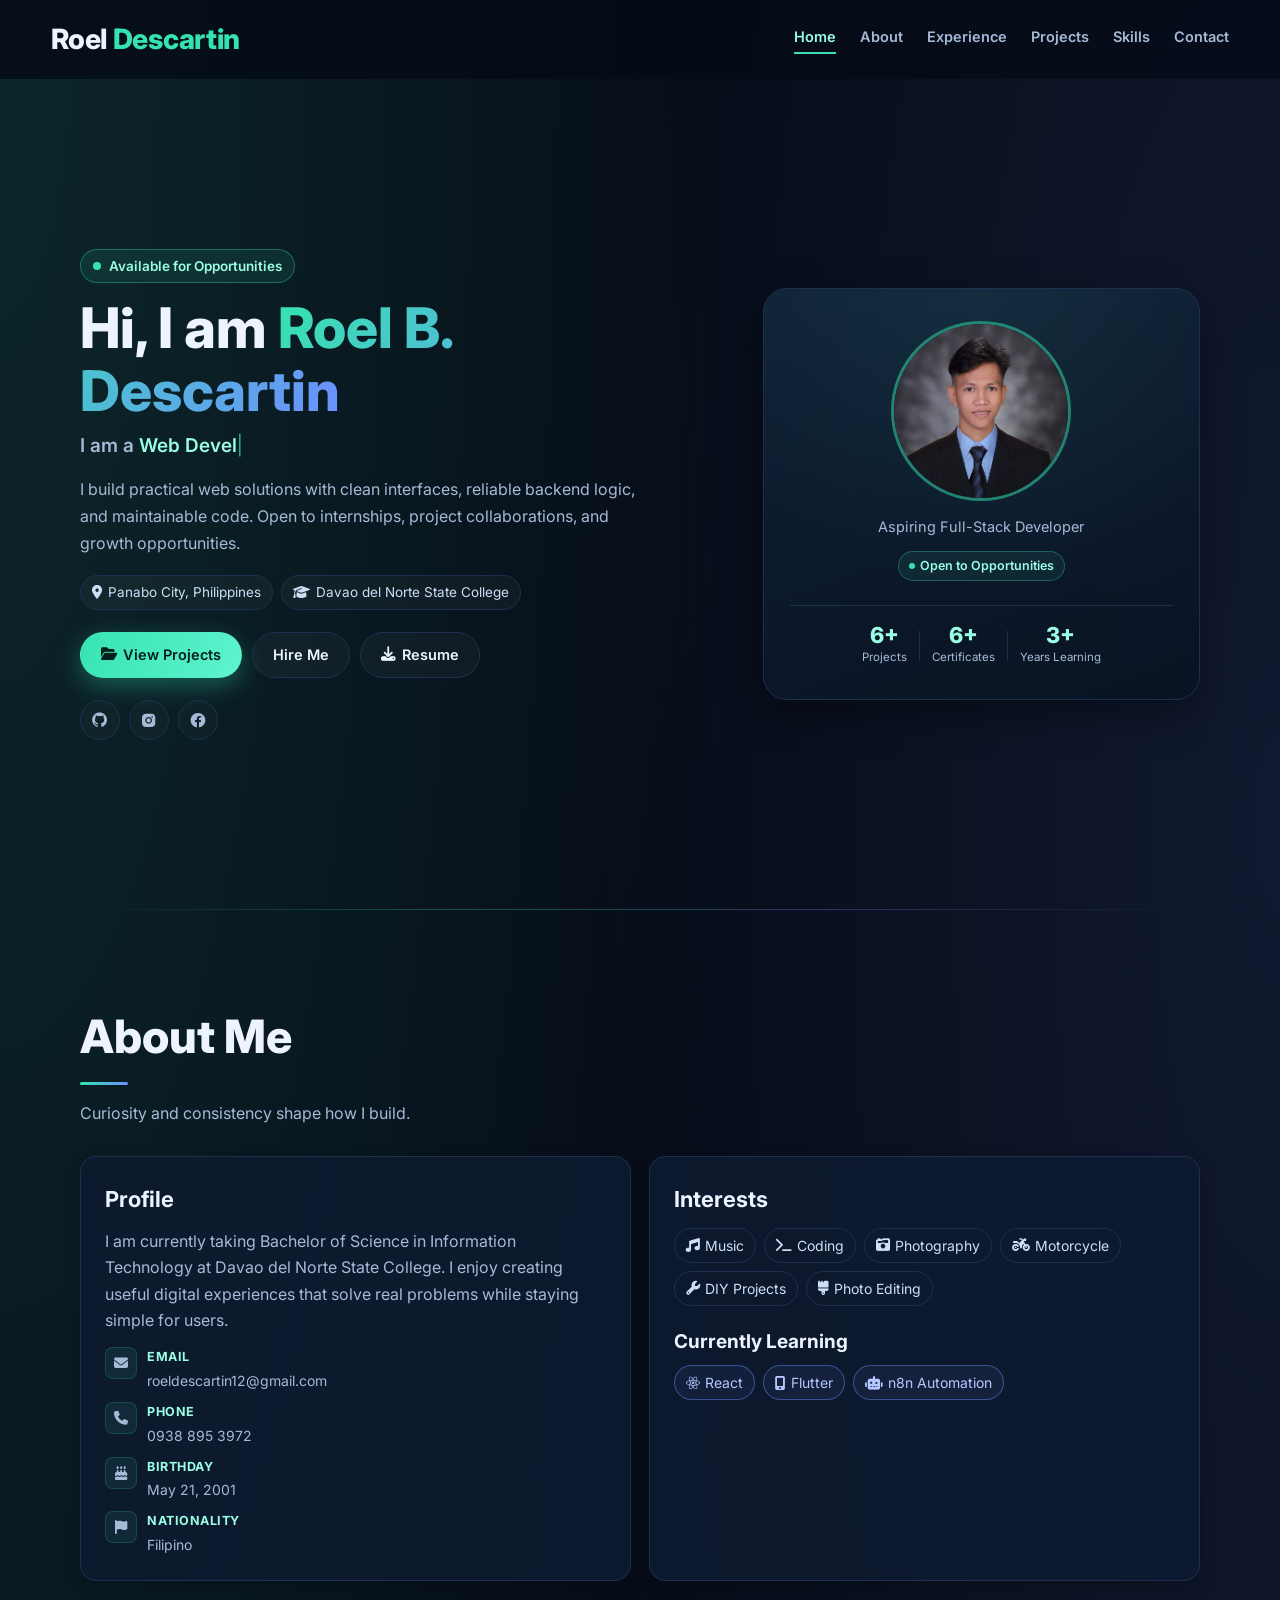
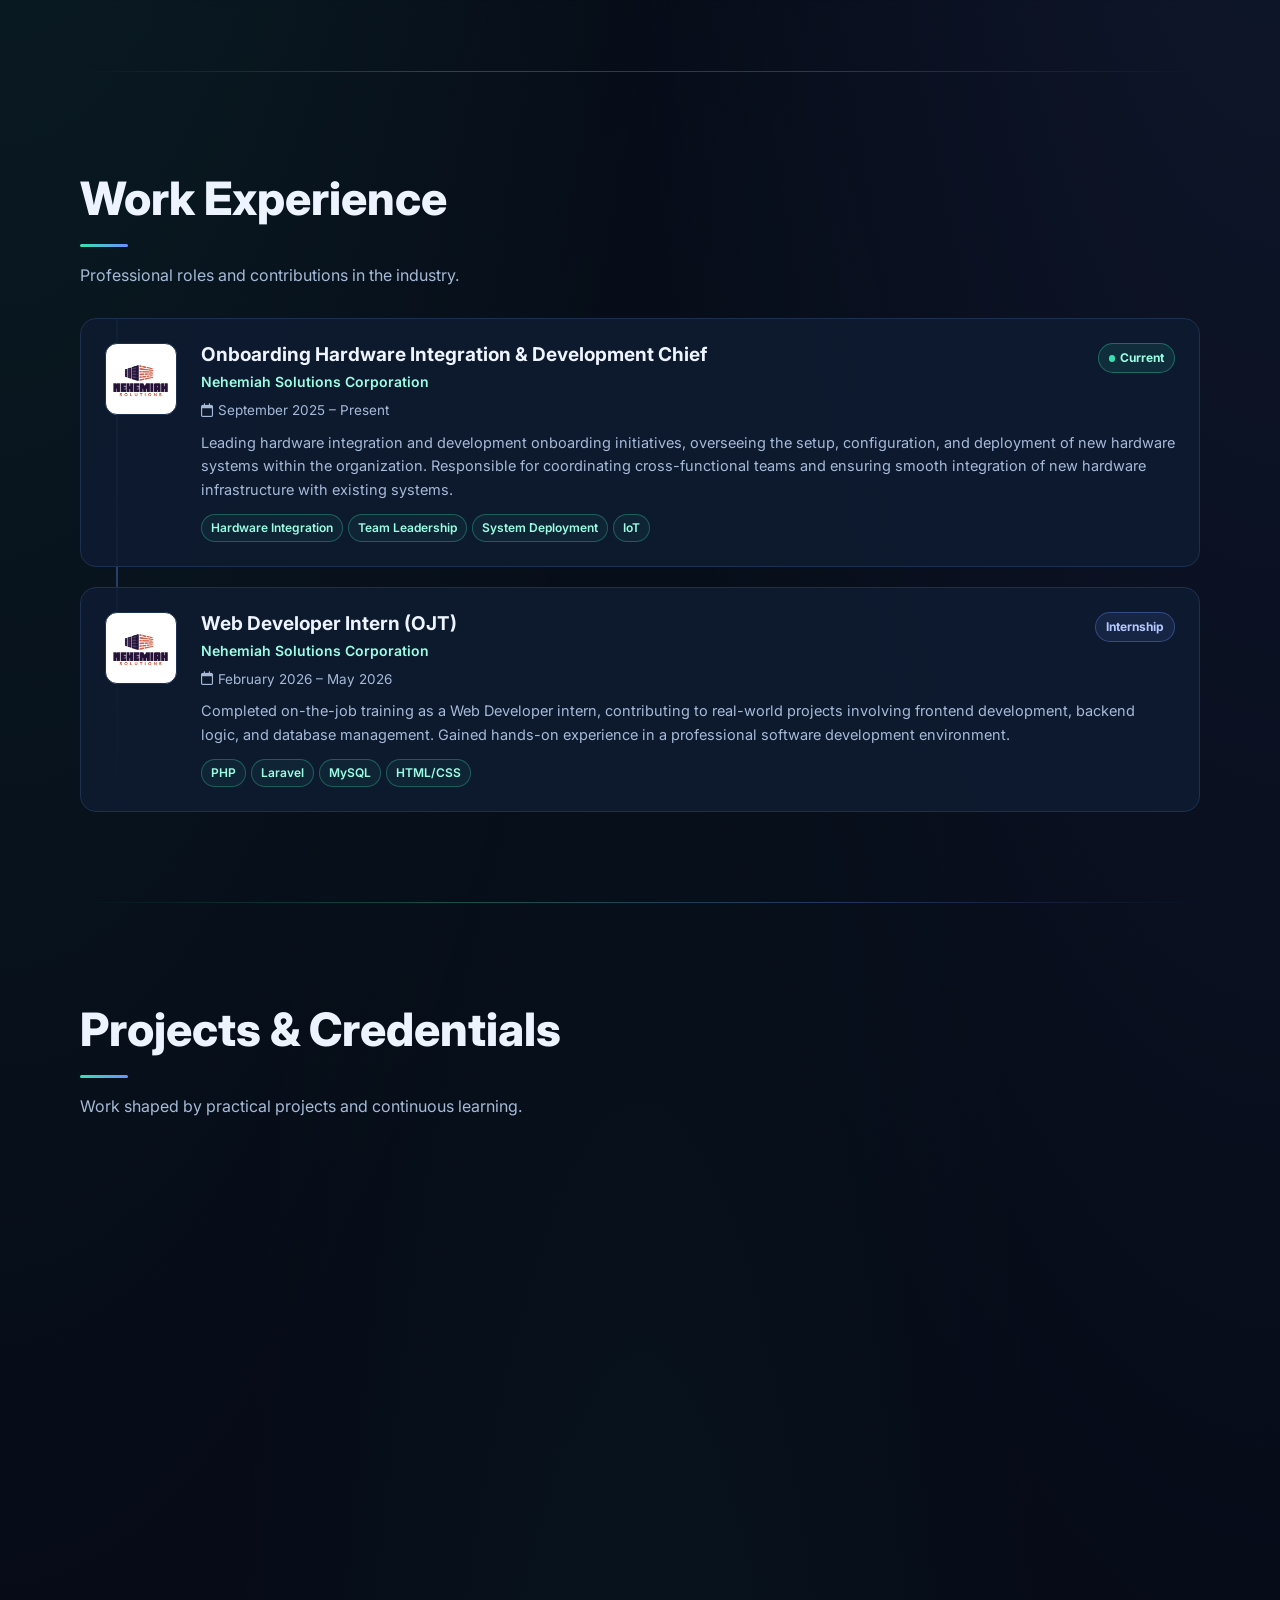
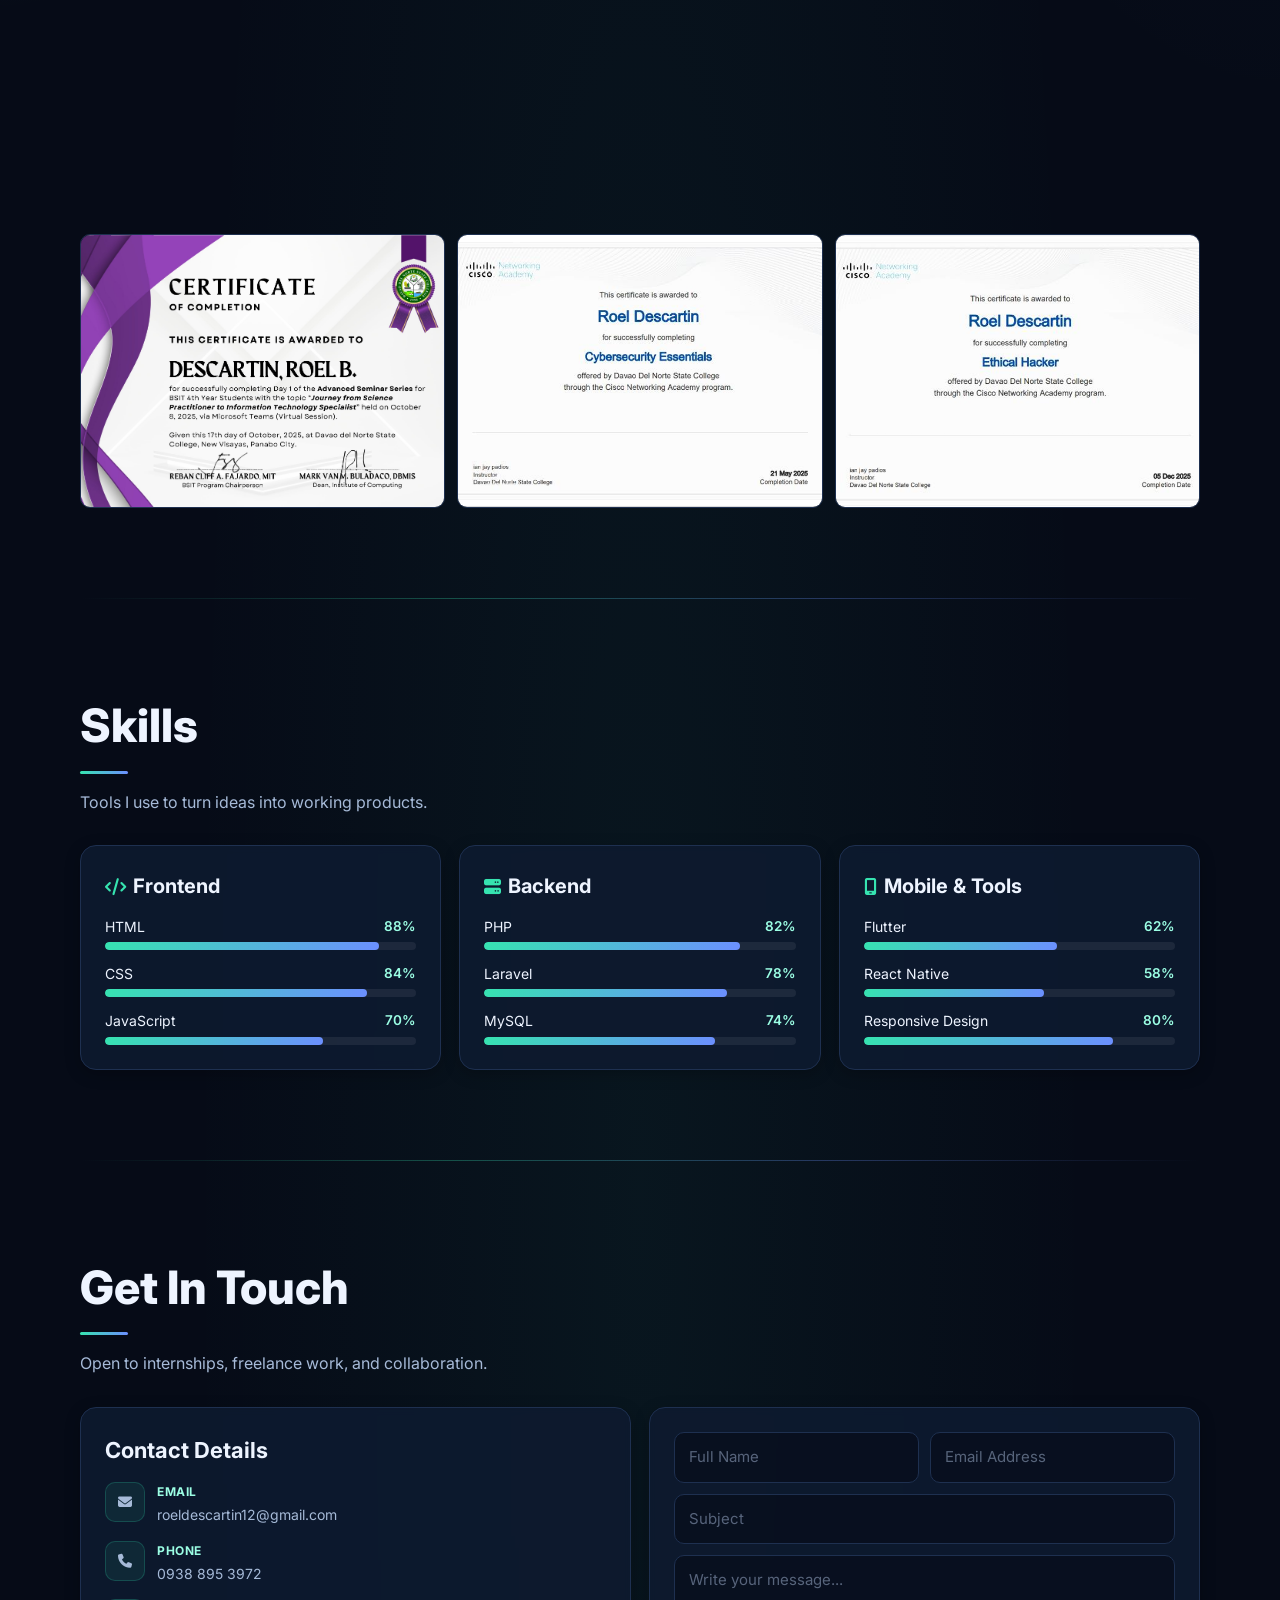
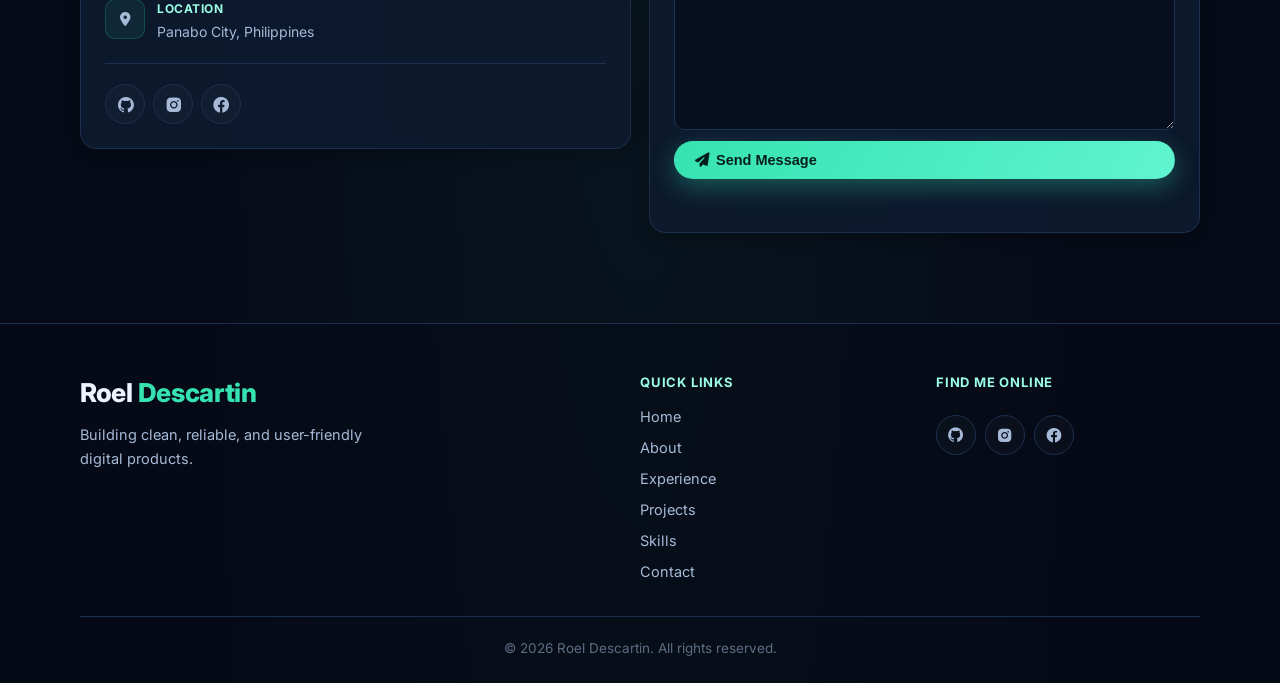
==== commit 62b9ee49: "Remove View Project overlays and HTML/CSS tags from Tech Services Co-authored-by: Cursor <cursoragen" ====
--- a/index.html
+++ b/index.html
@@ -224,7 +224,6 @@
                             <article class="card project">
                                 <div class="project-img-wrap">
                                     <img src="img/RO.png" alt="T-Shirt Design using Photoshop" loading="lazy">
-                                    <div class="project-overlay"><span><i class="fa-solid fa-eye"></i> View Project</span></div>
                                 </div>
                                 <div class="project-content">
                                     <h4>T-Shirt Design</h4>
@@ -240,7 +239,6 @@
                             <article class="card project">
                                 <div class="project-img-wrap">
                                     <img src="img/enroll.png" alt="Enrollment system screenshot" loading="lazy">
-                                    <div class="project-overlay"><span><i class="fa-solid fa-eye"></i> View Project</span></div>
                                 </div>
                                 <div class="project-content">
                                     <h4>Enrollment System UI</h4>
@@ -256,7 +254,6 @@
                             <article class="card project">
                                 <div class="project-img-wrap">
                                     <img src="img/order.png" alt="Ordering system screenshot" loading="lazy">
-                                    <div class="project-overlay"><span><i class="fa-solid fa-eye"></i> View Project</span></div>
                                 </div>
                                 <div class="project-content">
                                     <h4>Ordering System</h4>
@@ -272,7 +269,6 @@
                             <article class="card project">
                                 <div class="project-img-wrap">
                                     <img src="img/water.png" alt="Water billing screenshot" loading="lazy">
-                                    <div class="project-overlay"><span><i class="fa-solid fa-eye"></i> View Project</span></div>
                                 </div>
                                 <div class="project-content">
                                     <h4>Water Billing Concept</h4>
@@ -288,7 +284,6 @@
                             <article class="card project">
                                 <div class="project-img-wrap">
                                     <img src="img/db.png" alt="Database project screenshot" loading="lazy">
-                                    <div class="project-overlay"><span><i class="fa-solid fa-eye"></i> View Project</span></div>
                                 </div>
                                 <div class="project-content">
                                     <h4>Database Design</h4>
@@ -304,13 +299,11 @@
                             <article class="card project">
                                 <div class="project-img-wrap">
                                     <img src="img/tech.jpg" alt="Tech services screenshot" loading="lazy">
-                                    <div class="project-overlay"><span><i class="fa-solid fa-eye"></i> View Project</span></div>
                                 </div>
                                 <div class="project-content">
                                     <h4>Tech Services</h4>
                                     <p class="project-desc">Service landing page for a tech repair and IT support business.</p>
                                     <div class="tech-tags">
-                                        <span>HTML</span><span>CSS</span>
                                     </div>
                                 </div>
                             </article>
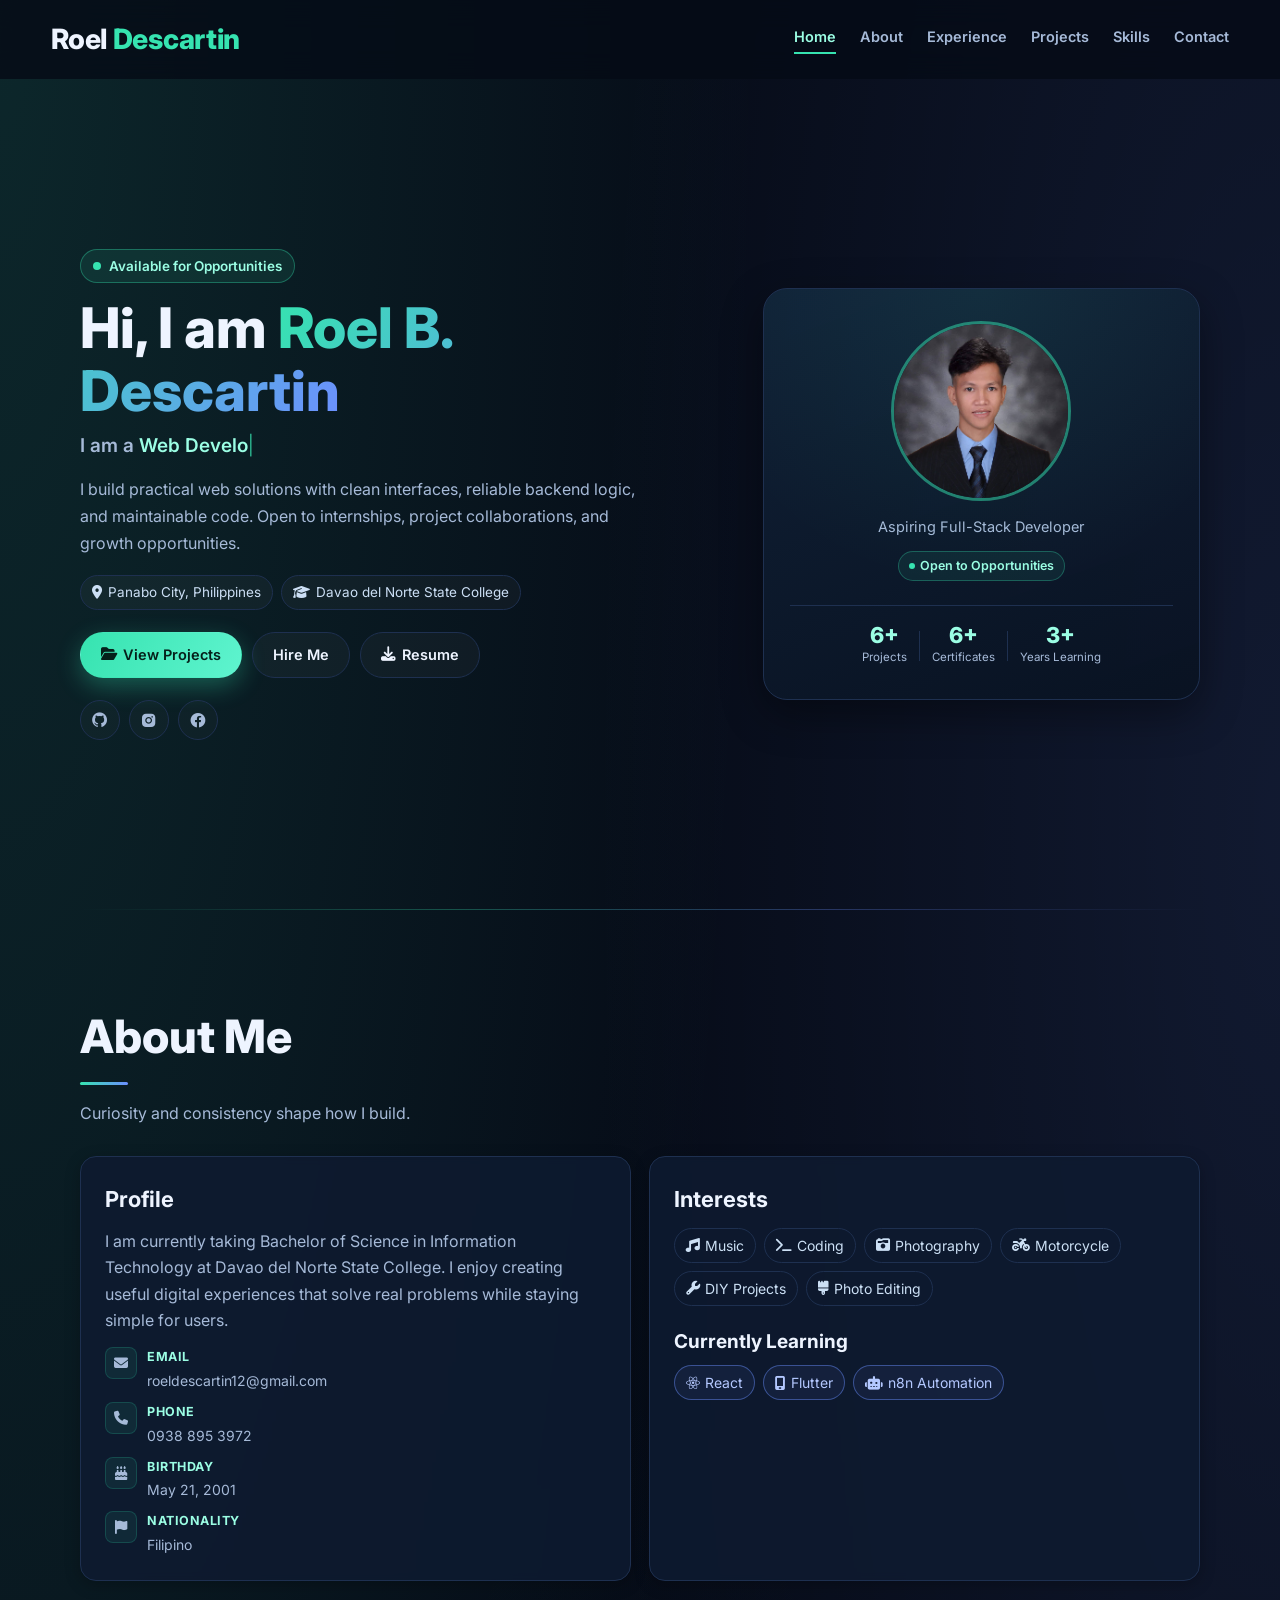
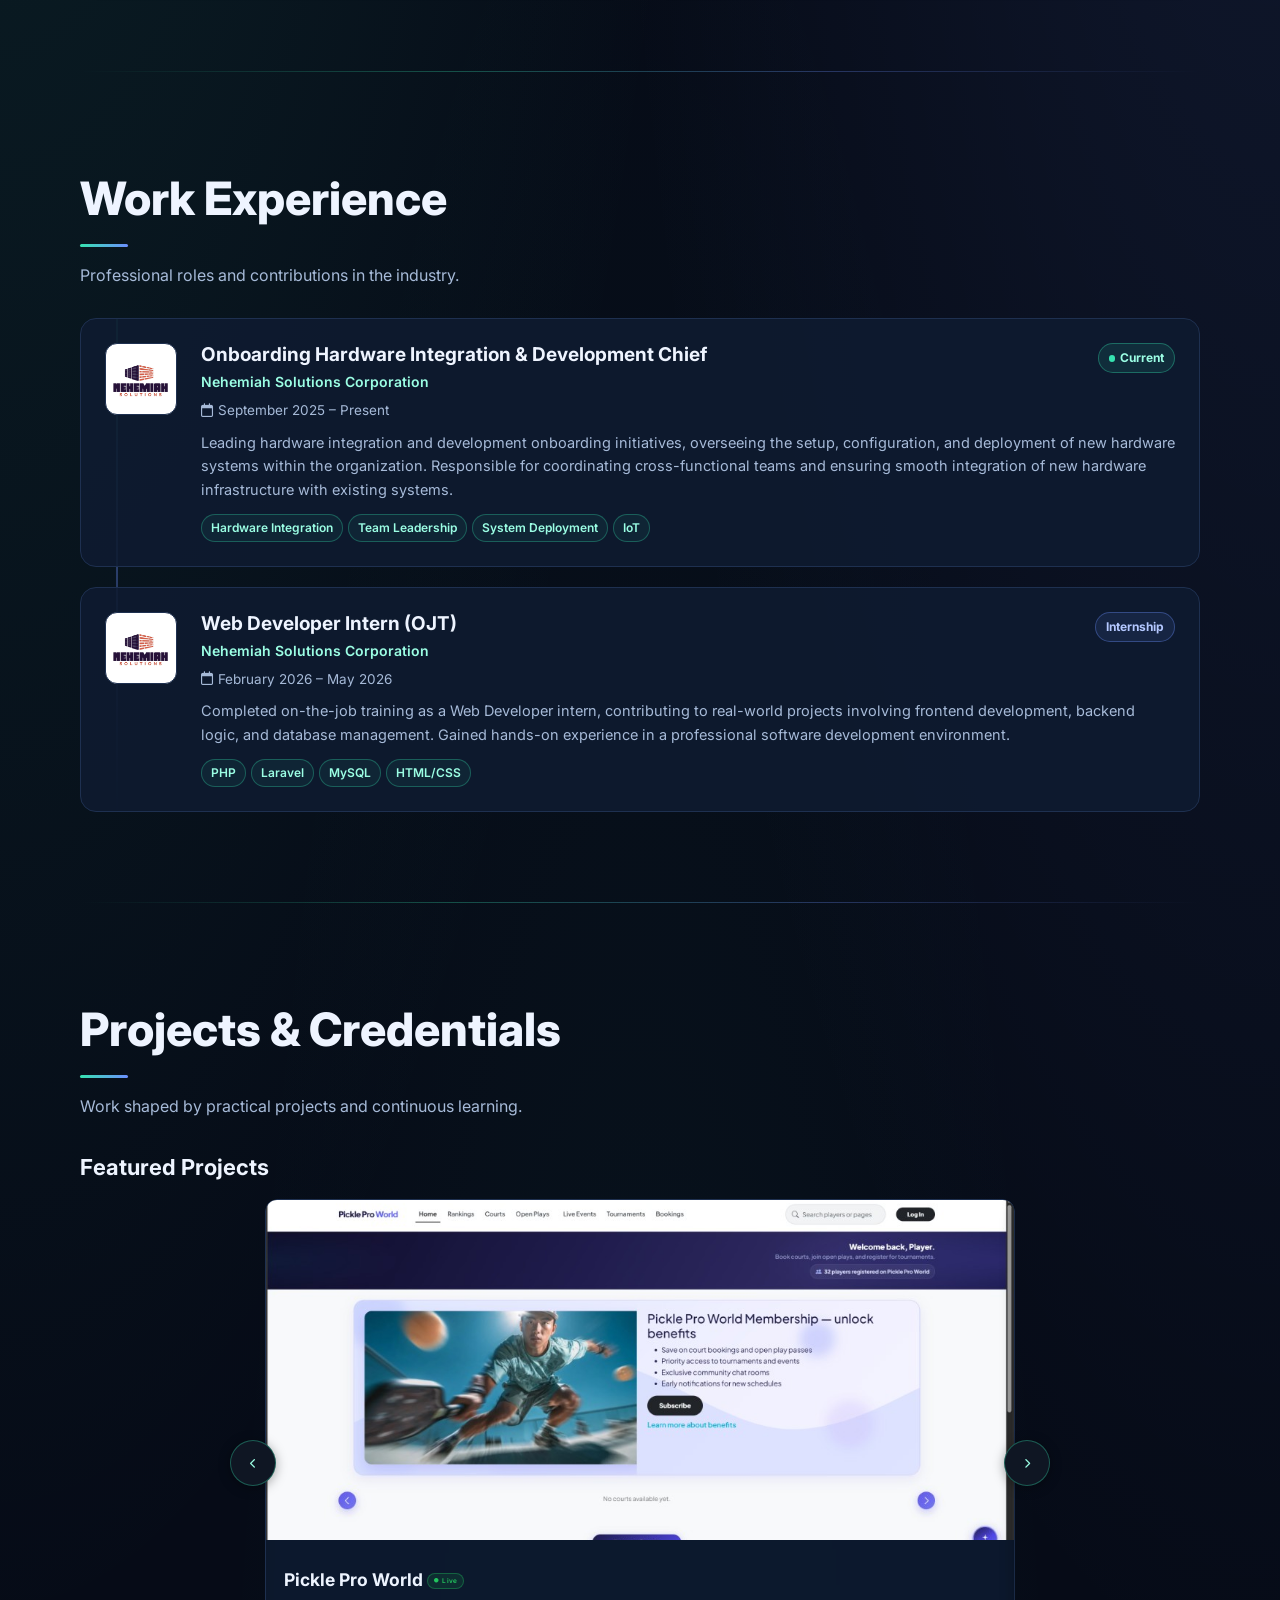
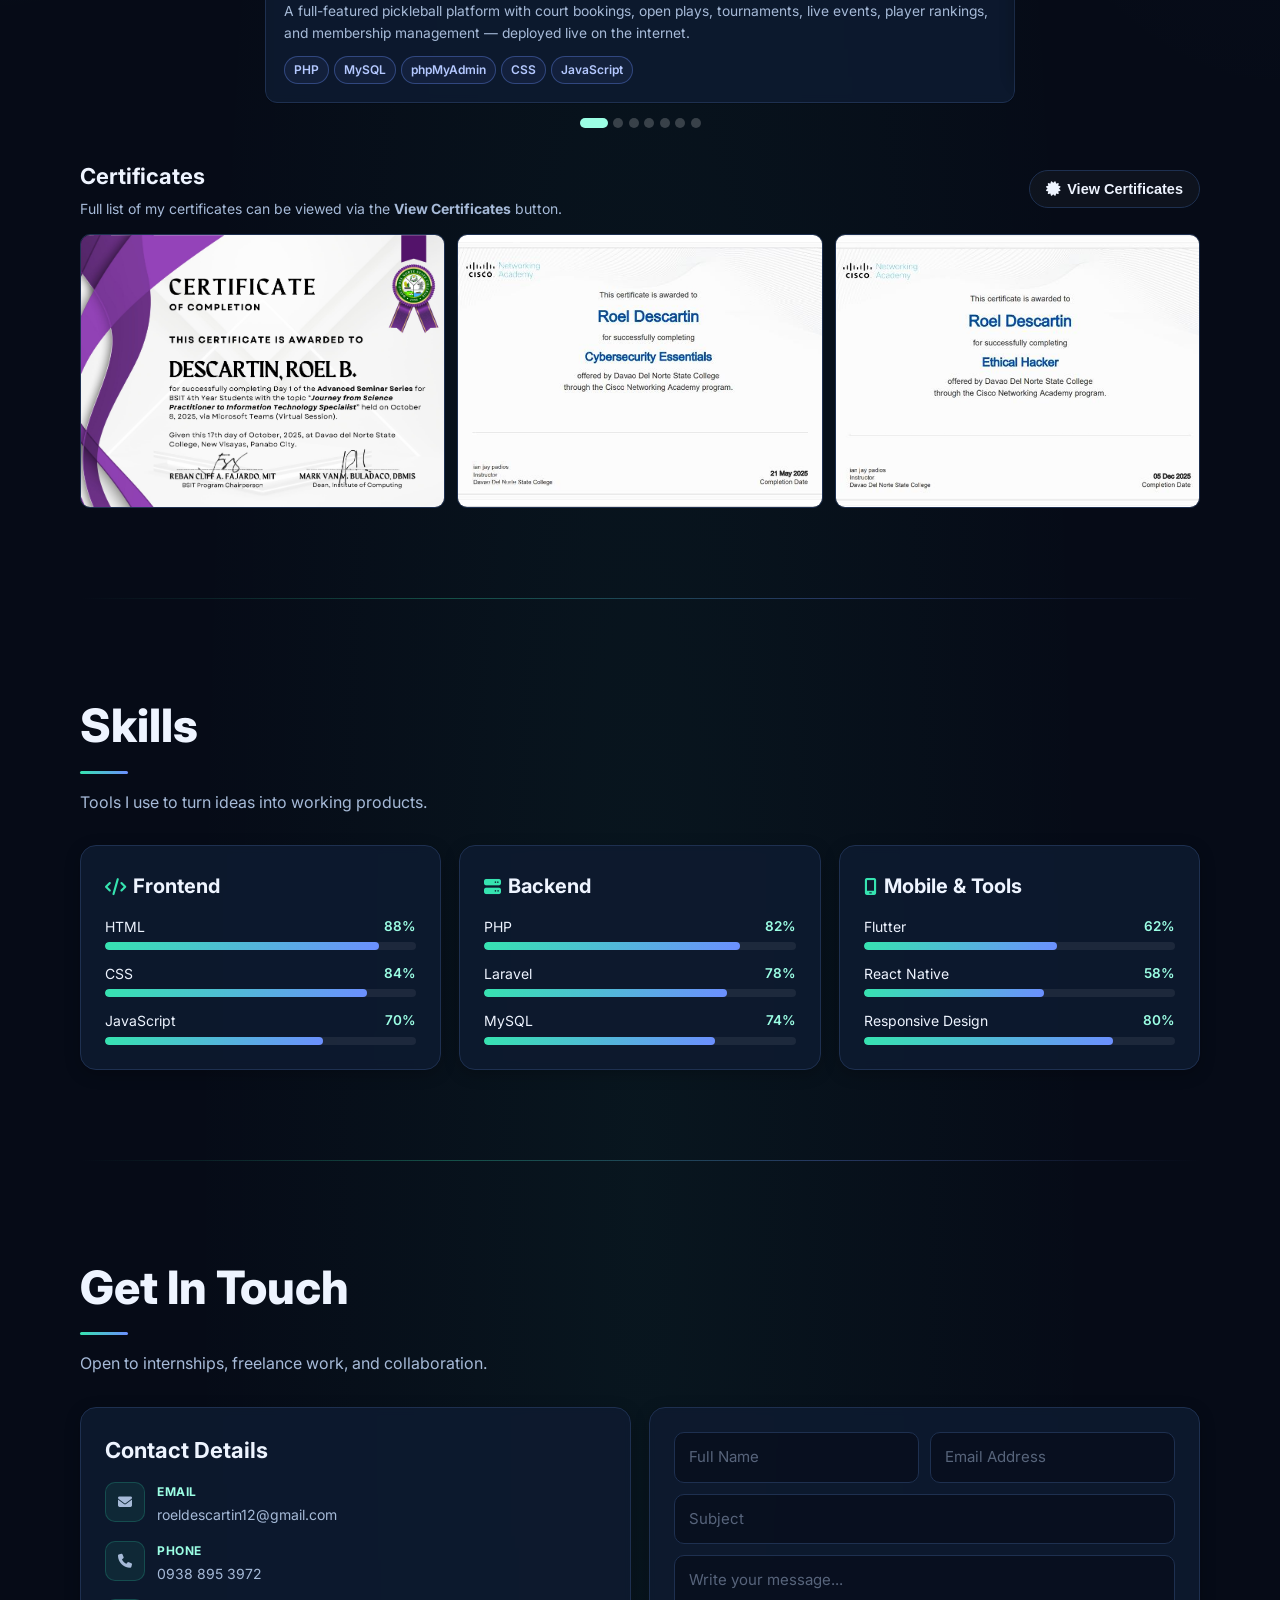
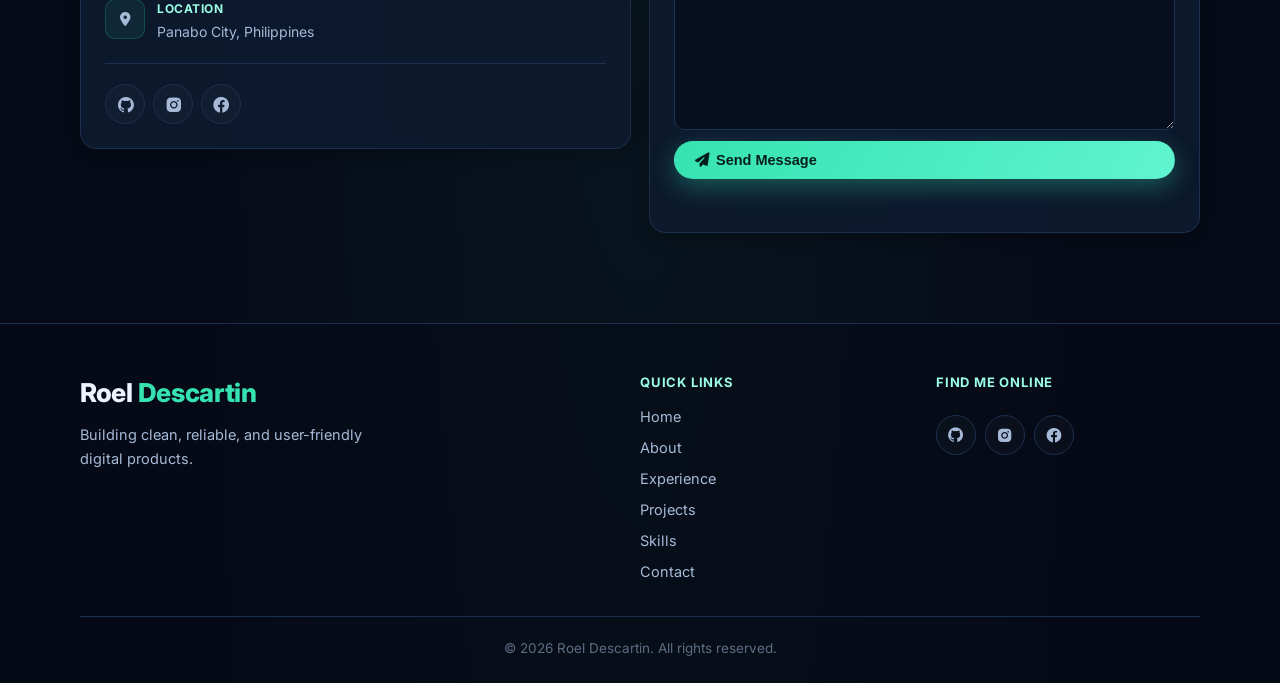
==== commit 1c273351: "Add klogo.png as favicon Co-authored-by: Cursor <cursoragent@cursor.com>" ====
--- a/index.html
+++ b/index.html
@@ -4,6 +4,7 @@
     <meta charset="UTF-8">
     <meta name="viewport" content="width=device-width, initial-scale=1.0">
     <title>Roel Descartin | Web Portfolio</title>
+    <link rel="icon" type="image/png" href="img/klogo.png">
     <meta name="description" content="Portfolio of Roel Descartin – BSIT student and aspiring full-stack developer based in Panabo City, Philippines.">
     <link rel="preconnect" href="https://fonts.googleapis.com">
     <link rel="preconnect" href="https://fonts.gstatic.com" crossorigin>
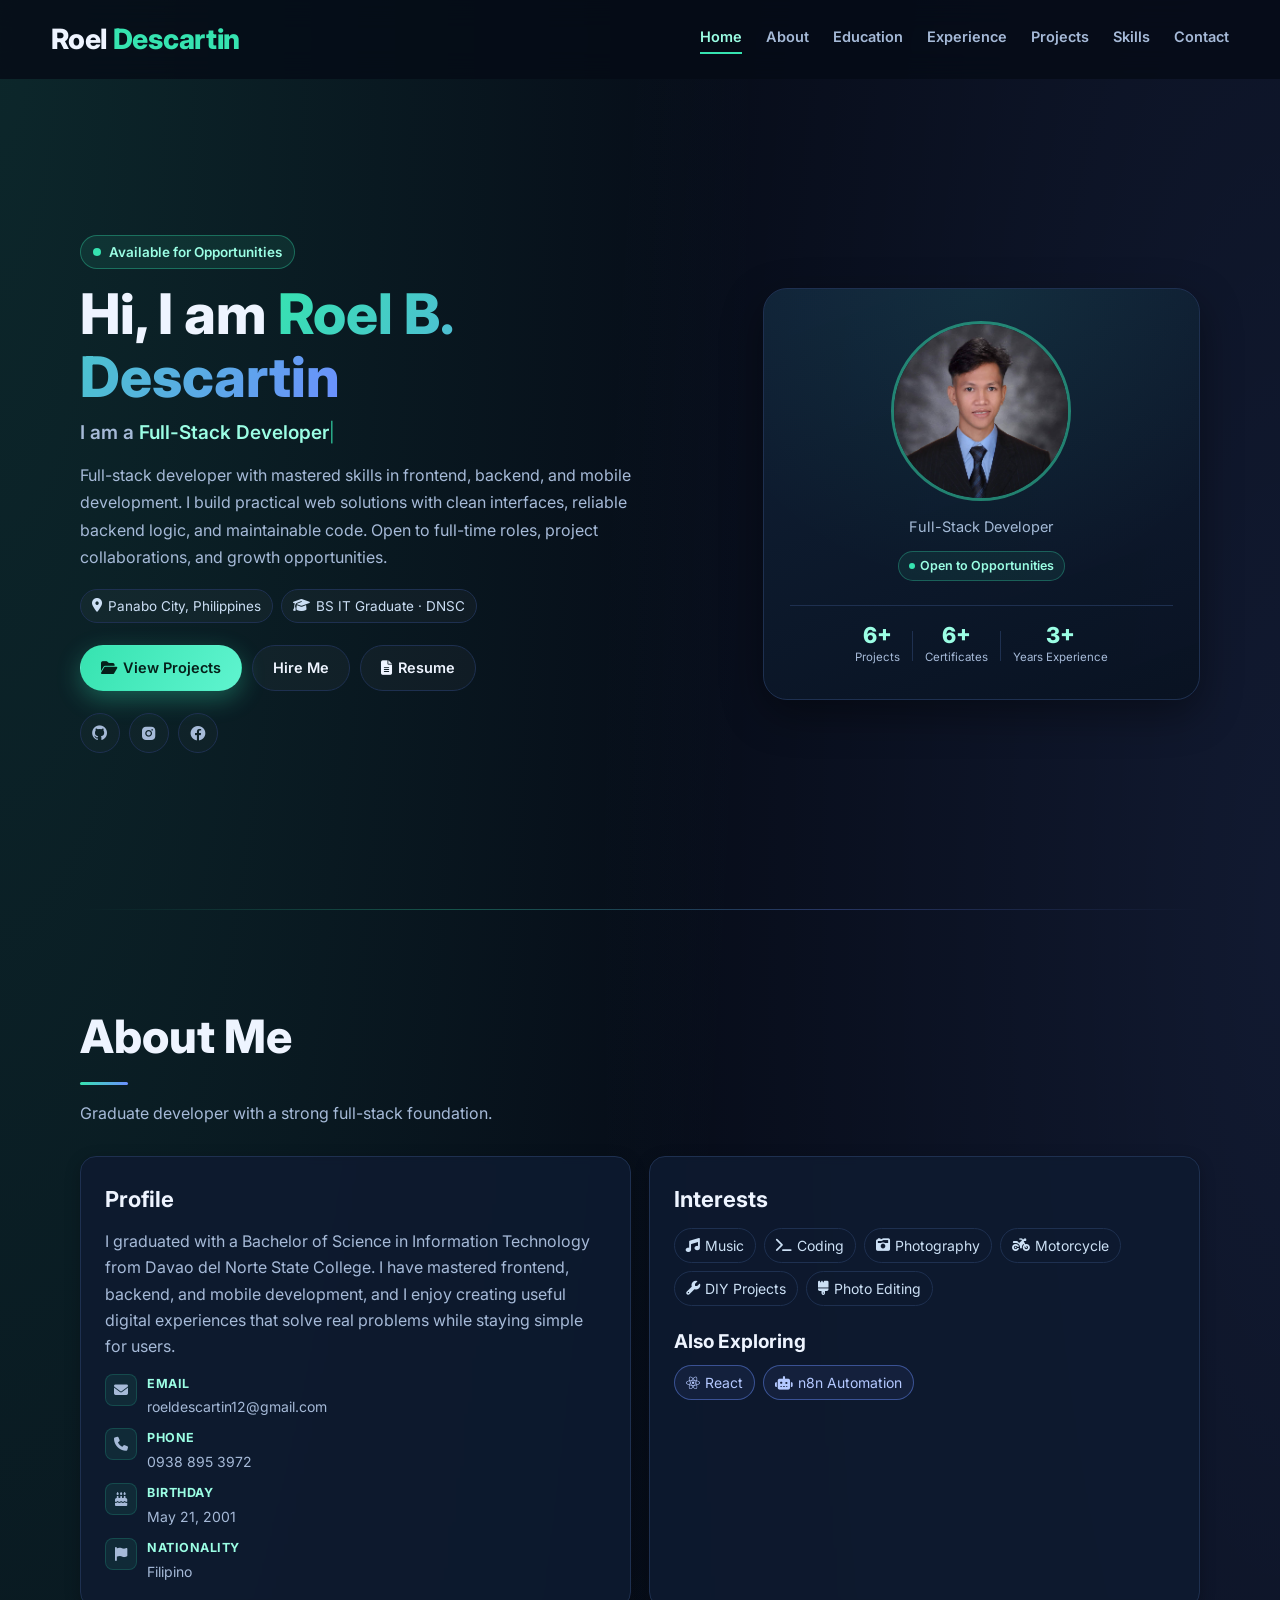
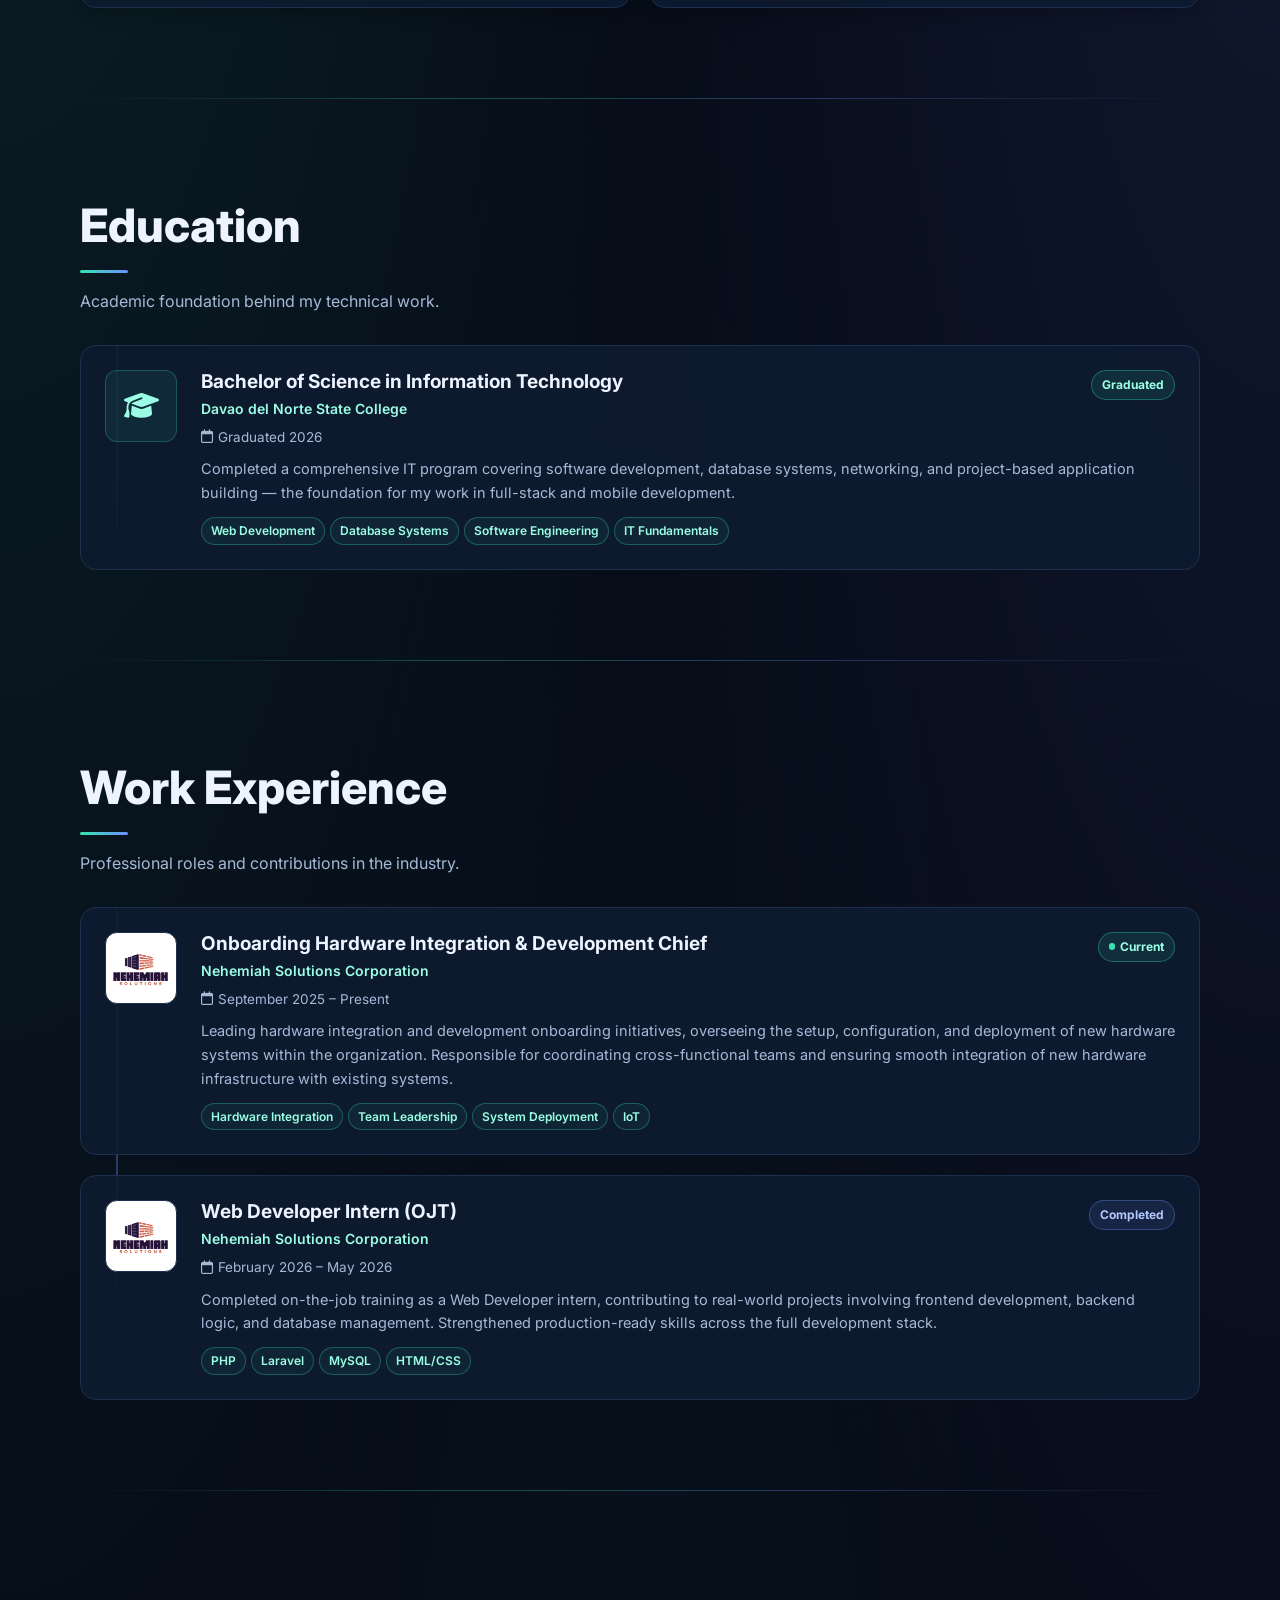
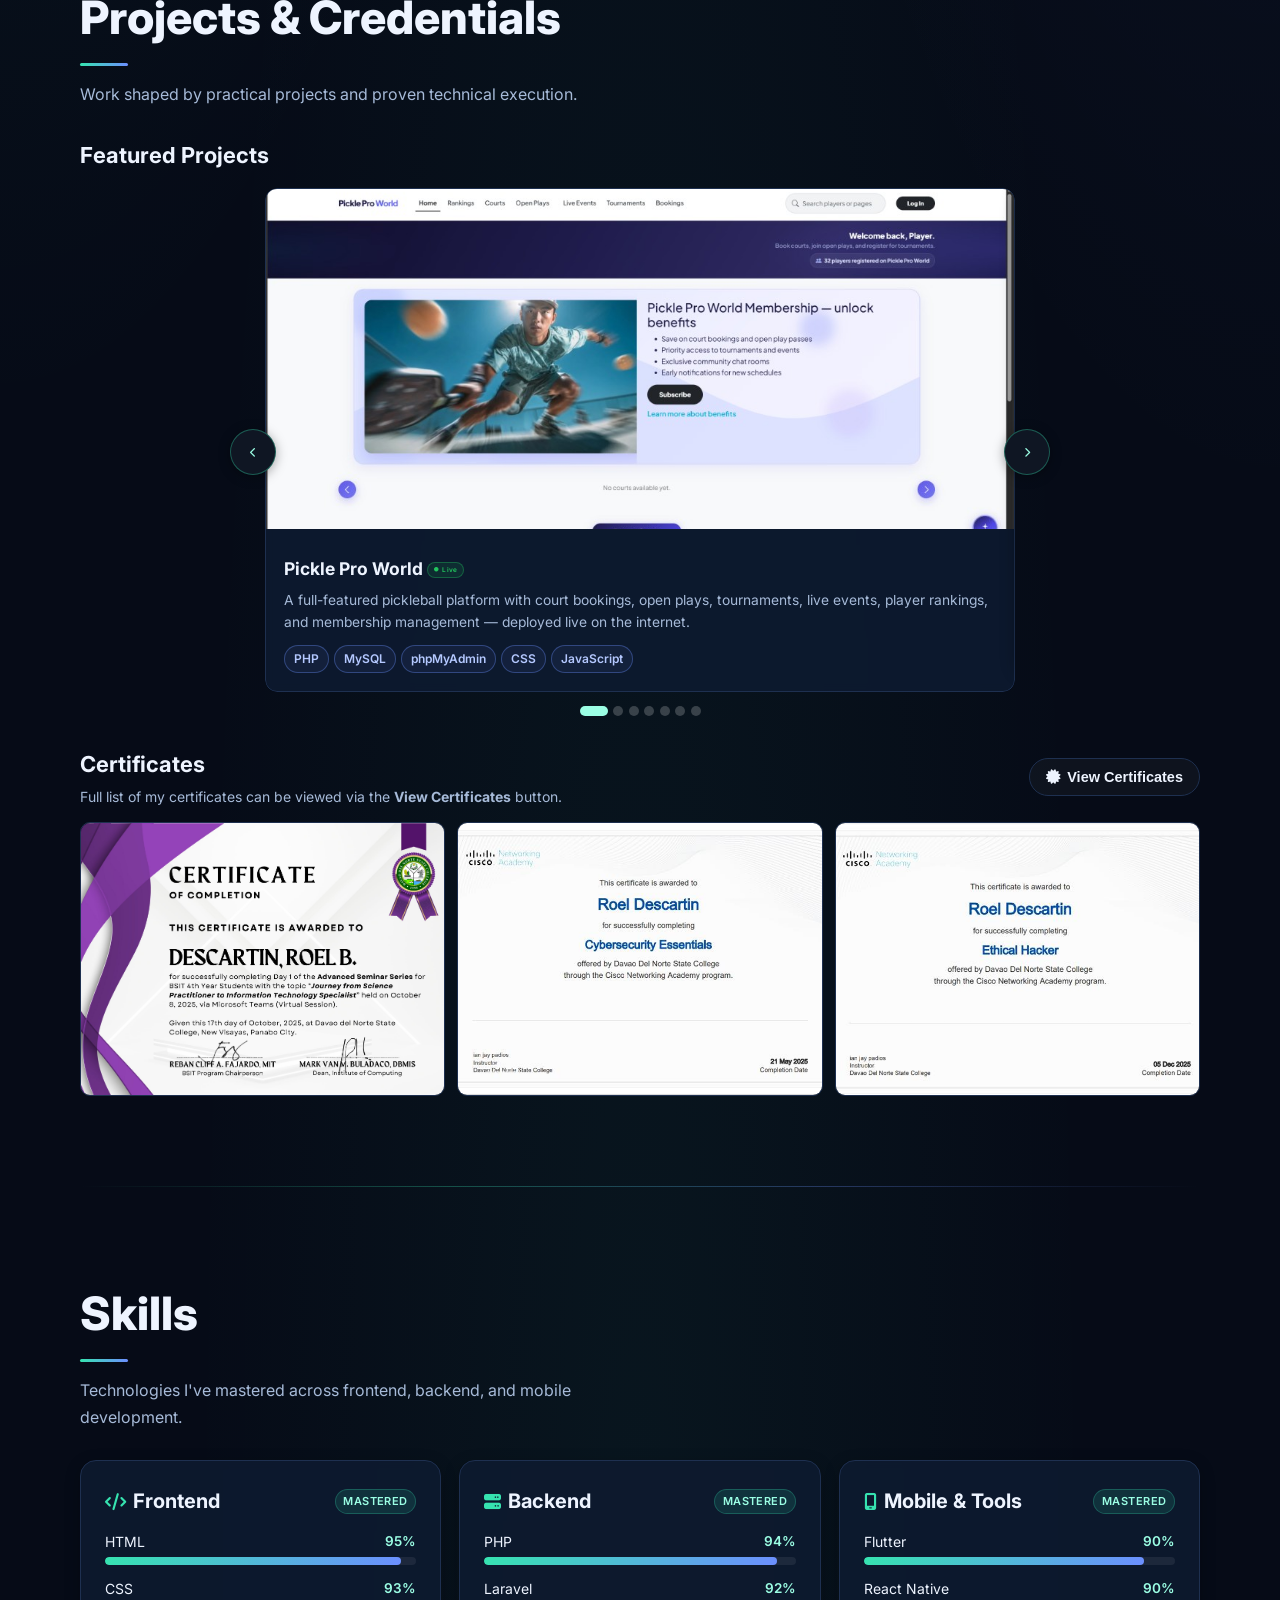
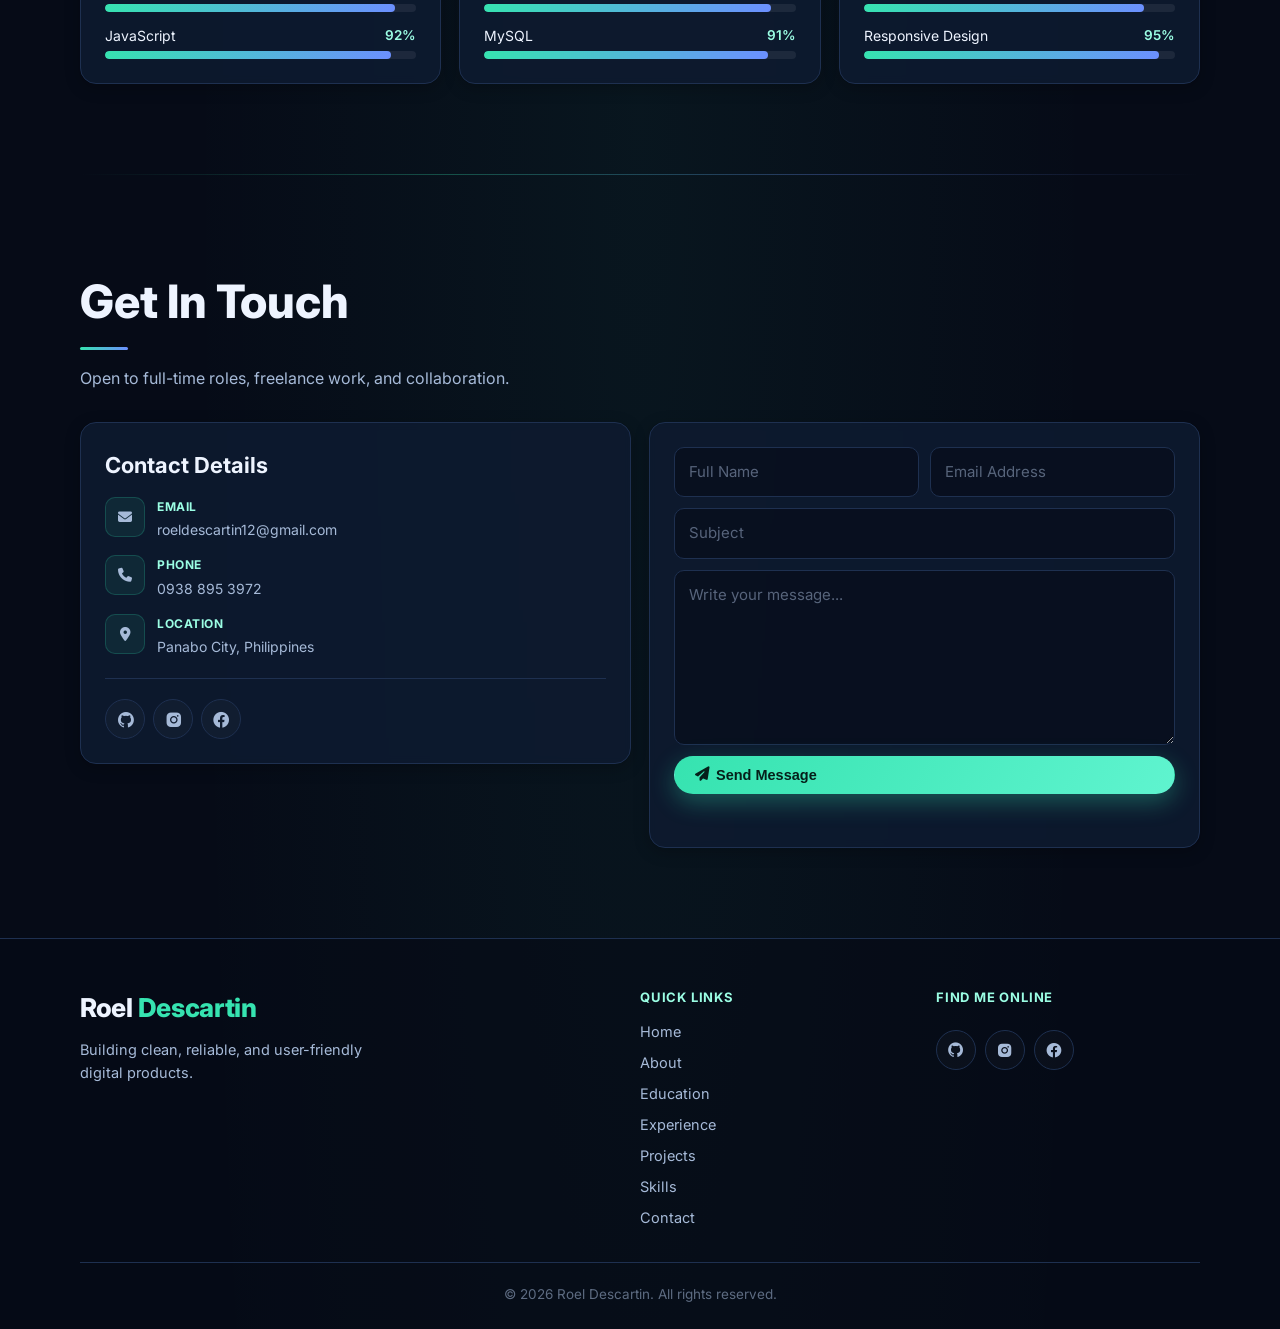
==== commit 2d83a308: "Update portfolio for BSIT graduation and mastered full-stack skills. Reflect completed degree, added" ====
--- a/index.html
+++ b/index.html
@@ -3,9 +3,9 @@
 <head>
     <meta charset="UTF-8">
     <meta name="viewport" content="width=device-width, initial-scale=1.0">
-    <title>Roel Descartin | Web Portfolio</title>
+    <title>Roel Descartin | Full-Stack Developer</title>
     <link rel="icon" type="image/png" href="img/klogo.png">
-    <meta name="description" content="Portfolio of Roel Descartin – BSIT student and aspiring full-stack developer based in Panabo City, Philippines.">
+    <meta name="description" content="Portfolio of Roel Descartin – BSIT graduate and full-stack developer based in Panabo City, Philippines.">
     <link rel="preconnect" href="https://fonts.googleapis.com">
     <link rel="preconnect" href="https://fonts.gstatic.com" crossorigin>
     <link href="https://fonts.googleapis.com/css2?family=Inter:wght@400;500;600;700;800&display=swap" rel="stylesheet">
@@ -24,6 +24,7 @@
         <nav class="site-nav" id="site-nav">
             <a href="#home" class="active">Home</a>
             <a href="#about">About</a>
+            <a href="#education">Education</a>
             <a href="#experience">Experience</a>
             <a href="#projects">Projects</a>
             <a href="#skills">Skills</a>
@@ -38,17 +39,18 @@
                 <h1>Hi, I am <span>Roel B. Descartin</span></h1>
                 <p class="typed-wrapper">I am a <span id="typed-text" class="typed-accent"></span><span class="cursor-blink">|</span></p>
                 <p class="lead">
+                    Full-stack developer with mastered skills in frontend, backend, and mobile development.
                     I build practical web solutions with clean interfaces, reliable backend logic, and
-                    maintainable code. Open to internships, project collaborations, and growth opportunities.
+                    maintainable code. Open to full-time roles, project collaborations, and growth opportunities.
                 </p>
                 <div class="meta">
                     <span><i class="fa-solid fa-location-dot"></i> Panabo City, Philippines</span>
-                    <span><i class="fa-solid fa-graduation-cap"></i> Davao del Norte State College</span>
+                    <span><i class="fa-solid fa-graduation-cap"></i> BS IT Graduate · DNSC</span>
                 </div>
                 <div class="actions">
                     <a class="btn btn-primary" href="#projects"><i class="fa-solid fa-folder-open"></i> View Projects</a>
                     <a class="btn btn-ghost" href="#contact">Hire Me</a>
-                    <a class="btn btn-ghost" href="Roel-Descartin-CV.txt" download><i class="fa-solid fa-download"></i> Resume</a>
+                    <a class="btn btn-ghost" href="resume.html"><i class="fa-solid fa-file-lines"></i> Resume</a>
                 </div>
                 <div class="social">
                     <a href="https://github.com/KongSkull12" target="_blank" rel="noopener noreferrer" aria-label="GitHub"><i class="bx bxl-github"></i></a>
@@ -60,7 +62,7 @@
                 <div class="hero-avatar-wrap">
                     <img src="image3.png" alt="Roel Descartin portrait" loading="lazy">
                 </div>
-                <p class="hero-role">Aspiring Full-Stack Developer</p>
+                <p class="hero-role">Full-Stack Developer</p>
                 <span class="available-badge"><span class="status-dot-sm"></span> Open to Opportunities</span>
                 <div class="hero-stats">
                     <div class="stat">
@@ -75,7 +77,7 @@
                     <div class="stat-divider"></div>
                     <div class="stat">
                         <strong>3+</strong>
-                        <span>Years Learning</span>
+                        <span>Years Experience</span>
                     </div>
                 </div>
             </div>
@@ -84,15 +86,15 @@
         <section class="section" id="about">
             <div class="section-head reveal">
                 <h2>About Me</h2>
-                <p>Curiosity and consistency shape how I build.</p>
+                <p>Graduate developer with a strong full-stack foundation.</p>
             </div>
             <div class="grid two">
                 <article class="card reveal">
                     <h3>Profile</h3>
                     <p>
-                        I am currently taking Bachelor of Science in Information Technology at Davao del Norte
-                        State College. I enjoy creating useful digital experiences that solve real problems
-                        while staying simple for users.
+                        I graduated with a Bachelor of Science in Information Technology from Davao del Norte
+                        State College. I have mastered frontend, backend, and mobile development, and I enjoy
+                        creating useful digital experiences that solve real problems while staying simple for users.
                     </p>
                     <ul class="list contact-list-sm">
                         <li><span class="list-icon-wrap"><i class="fa-solid fa-envelope"></i></span><div><strong>Email</strong><span>roeldescartin12@gmail.com</span></div></li>
@@ -112,11 +114,45 @@
                         <span><i class="fa-solid fa-wrench"></i> DIY Projects</span>
                         <span><i class="fa-solid fa-brush"></i> Photo Editing</span>
                     </div>
-                    <h3 class="subcard-head">Currently Learning</h3>
+                    <h3 class="subcard-head">Also Exploring</h3>
                     <div class="chips">
                         <span class="chip-accent"><i class="fa-brands fa-react"></i> React</span>
-                        <span class="chip-accent"><i class="fa-solid fa-mobile-screen"></i> Flutter</span>
                         <span class="chip-accent"><i class="fa-solid fa-robot"></i> n8n Automation</span>
+                    </div>
+                </article>
+            </div>
+        </section>
+
+        <section class="section" id="education">
+            <div class="section-head reveal">
+                <h2>Education</h2>
+                <p>Academic foundation behind my technical work.</p>
+            </div>
+            <div class="experience-timeline">
+                <article class="exp-card reveal">
+                    <div class="exp-logo-wrap exp-logo-icon" aria-hidden="true">
+                        <i class="fa-solid fa-graduation-cap"></i>
+                    </div>
+                    <div class="exp-body">
+                        <div class="exp-header">
+                            <div>
+                                <h3>Bachelor of Science in Information Technology</h3>
+                                <p class="exp-company">Davao del Norte State College</p>
+                            </div>
+                            <span class="exp-badge graduated">Graduated</span>
+                        </div>
+                        <p class="exp-duration"><i class="fa-regular fa-calendar"></i> Graduated 2026</p>
+                        <p class="exp-desc">
+                            Completed a comprehensive IT program covering software development, database systems,
+                            networking, and project-based application building — the foundation for my work in
+                            full-stack and mobile development.
+                        </p>
+                        <div class="exp-tags">
+                            <span>Web Development</span>
+                            <span>Database Systems</span>
+                            <span>Software Engineering</span>
+                            <span>IT Fundamentals</span>
+                        </div>
                     </div>
                 </article>
             </div>
@@ -167,13 +203,13 @@
                                 <h3>Web Developer Intern (OJT)</h3>
                                 <p class="exp-company">Nehemiah Solutions Corporation</p>
                             </div>
-                            <span class="exp-badge intern">Internship</span>
+                            <span class="exp-badge completed">Completed</span>
                         </div>
                         <p class="exp-duration"><i class="fa-regular fa-calendar"></i> February 2026 – May 2026</p>
                         <p class="exp-desc">
                             Completed on-the-job training as a Web Developer intern, contributing to real-world
                             projects involving frontend development, backend logic, and database management.
-                            Gained hands-on experience in a professional software development environment.
+                            Strengthened production-ready skills across the full development stack.
                         </p>
                         <div class="exp-tags">
                             <span>PHP</span>
@@ -190,7 +226,7 @@
         <section class="section" id="projects">
             <div class="section-head reveal">
                 <h2>Projects & Credentials</h2>
-                <p>Work shaped by practical projects and continuous learning.</p>
+                <p>Work shaped by practical projects and proven technical execution.</p>
             </div>
 
             <div class="subhead reveal">
@@ -337,26 +373,26 @@
         <section class="section" id="skills">
             <div class="section-head reveal">
                 <h2>Skills</h2>
-                <p>Tools I use to turn ideas into working products.</p>
+                <p>Technologies I've mastered across frontend, backend, and mobile development.</p>
             </div>
             <div class="grid three skill-columns">
                 <article class="card reveal">
-                    <h3><i class="fa-solid fa-code skill-cat-icon"></i> Frontend</h3>
-                    <div class="skill-row"><span>HTML</span><span class="skill-pct">88%</span><div class="bar"><div class="bar-fill" data-width="88"></div></div></div>
-                    <div class="skill-row"><span>CSS</span><span class="skill-pct">84%</span><div class="bar"><div class="bar-fill" data-width="84"></div></div></div>
-                    <div class="skill-row"><span>JavaScript</span><span class="skill-pct">70%</span><div class="bar"><div class="bar-fill" data-width="70"></div></div></div>
+                    <h3><i class="fa-solid fa-code skill-cat-icon"></i> Frontend <span class="skill-level">Mastered</span></h3>
+                    <div class="skill-row"><span>HTML</span><span class="skill-pct">95%</span><div class="bar"><div class="bar-fill" data-width="95"></div></div></div>
+                    <div class="skill-row"><span>CSS</span><span class="skill-pct">93%</span><div class="bar"><div class="bar-fill" data-width="93"></div></div></div>
+                    <div class="skill-row"><span>JavaScript</span><span class="skill-pct">92%</span><div class="bar"><div class="bar-fill" data-width="92"></div></div></div>
                 </article>
                 <article class="card reveal">
-                    <h3><i class="fa-solid fa-server skill-cat-icon"></i> Backend</h3>
-                    <div class="skill-row"><span>PHP</span><span class="skill-pct">82%</span><div class="bar"><div class="bar-fill" data-width="82"></div></div></div>
-                    <div class="skill-row"><span>Laravel</span><span class="skill-pct">78%</span><div class="bar"><div class="bar-fill" data-width="78"></div></div></div>
-                    <div class="skill-row"><span>MySQL</span><span class="skill-pct">74%</span><div class="bar"><div class="bar-fill" data-width="74"></div></div></div>
+                    <h3><i class="fa-solid fa-server skill-cat-icon"></i> Backend <span class="skill-level">Mastered</span></h3>
+                    <div class="skill-row"><span>PHP</span><span class="skill-pct">94%</span><div class="bar"><div class="bar-fill" data-width="94"></div></div></div>
+                    <div class="skill-row"><span>Laravel</span><span class="skill-pct">92%</span><div class="bar"><div class="bar-fill" data-width="92"></div></div></div>
+                    <div class="skill-row"><span>MySQL</span><span class="skill-pct">91%</span><div class="bar"><div class="bar-fill" data-width="91"></div></div></div>
                 </article>
                 <article class="card reveal">
-                    <h3><i class="fa-solid fa-mobile-screen skill-cat-icon"></i> Mobile & Tools</h3>
-                    <div class="skill-row"><span>Flutter</span><span class="skill-pct">62%</span><div class="bar"><div class="bar-fill" data-width="62"></div></div></div>
-                    <div class="skill-row"><span>React Native</span><span class="skill-pct">58%</span><div class="bar"><div class="bar-fill" data-width="58"></div></div></div>
-                    <div class="skill-row"><span>Responsive Design</span><span class="skill-pct">80%</span><div class="bar"><div class="bar-fill" data-width="80"></div></div></div>
+                    <h3><i class="fa-solid fa-mobile-screen skill-cat-icon"></i> Mobile & Tools <span class="skill-level">Mastered</span></h3>
+                    <div class="skill-row"><span>Flutter</span><span class="skill-pct">90%</span><div class="bar"><div class="bar-fill" data-width="90"></div></div></div>
+                    <div class="skill-row"><span>React Native</span><span class="skill-pct">90%</span><div class="bar"><div class="bar-fill" data-width="90"></div></div></div>
+                    <div class="skill-row"><span>Responsive Design</span><span class="skill-pct">95%</span><div class="bar"><div class="bar-fill" data-width="95"></div></div></div>
                 </article>
             </div>
         </section>
@@ -364,7 +400,7 @@
         <section class="section" id="contact">
             <div class="section-head reveal">
                 <h2>Get In Touch</h2>
-                <p>Open to internships, freelance work, and collaboration.</p>
+                <p>Open to full-time roles, freelance work, and collaboration.</p>
             </div>
             <div class="grid two">
                 <article class="card reveal contact-info">
@@ -427,6 +463,7 @@
                 <nav>
                     <a href="#home">Home</a>
                     <a href="#about">About</a>
+                    <a href="#education">Education</a>
                     <a href="#experience">Experience</a>
                     <a href="#projects">Projects</a>
                     <a href="#skills">Skills</a>
--- a/ui-v2.css
+++ b/ui-v2.css
@@ -908,6 +908,28 @@
     color: #b4c8ff;
 }
 
+.exp-badge.completed {
+    background: rgba(108, 143, 255, 0.1);
+    border: 1px solid rgba(108, 143, 255, 0.35);
+    color: #b4c8ff;
+}
+
+.exp-badge.graduated {
+    background: rgba(54, 227, 176, 0.1);
+    border: 1px solid rgba(54, 227, 176, 0.35);
+    color: var(--accent-soft);
+}
+
+.exp-logo-icon {
+    background: rgba(54, 227, 176, 0.08);
+    border-color: rgba(54, 227, 176, 0.25);
+}
+
+.exp-logo-icon i {
+    font-size: 2.8rem;
+    color: var(--accent-soft);
+}
+
 /* Duration */
 .exp-duration {
     font-size: 1.35rem;
@@ -1407,6 +1429,19 @@
 .skill-cat-icon {
     color: var(--accent);
     font-size: 1.7rem;
+}
+
+.skill-level {
+    margin-left: auto;
+    font-size: 1.1rem;
+    font-weight: 600;
+    letter-spacing: 0.04em;
+    text-transform: uppercase;
+    color: var(--accent-soft);
+    padding: 0.25rem 0.75rem;
+    border-radius: 999px;
+    background: rgba(54, 227, 176, 0.12);
+    border: 1px solid rgba(54, 227, 176, 0.25);
 }
 
 .skill-row {
